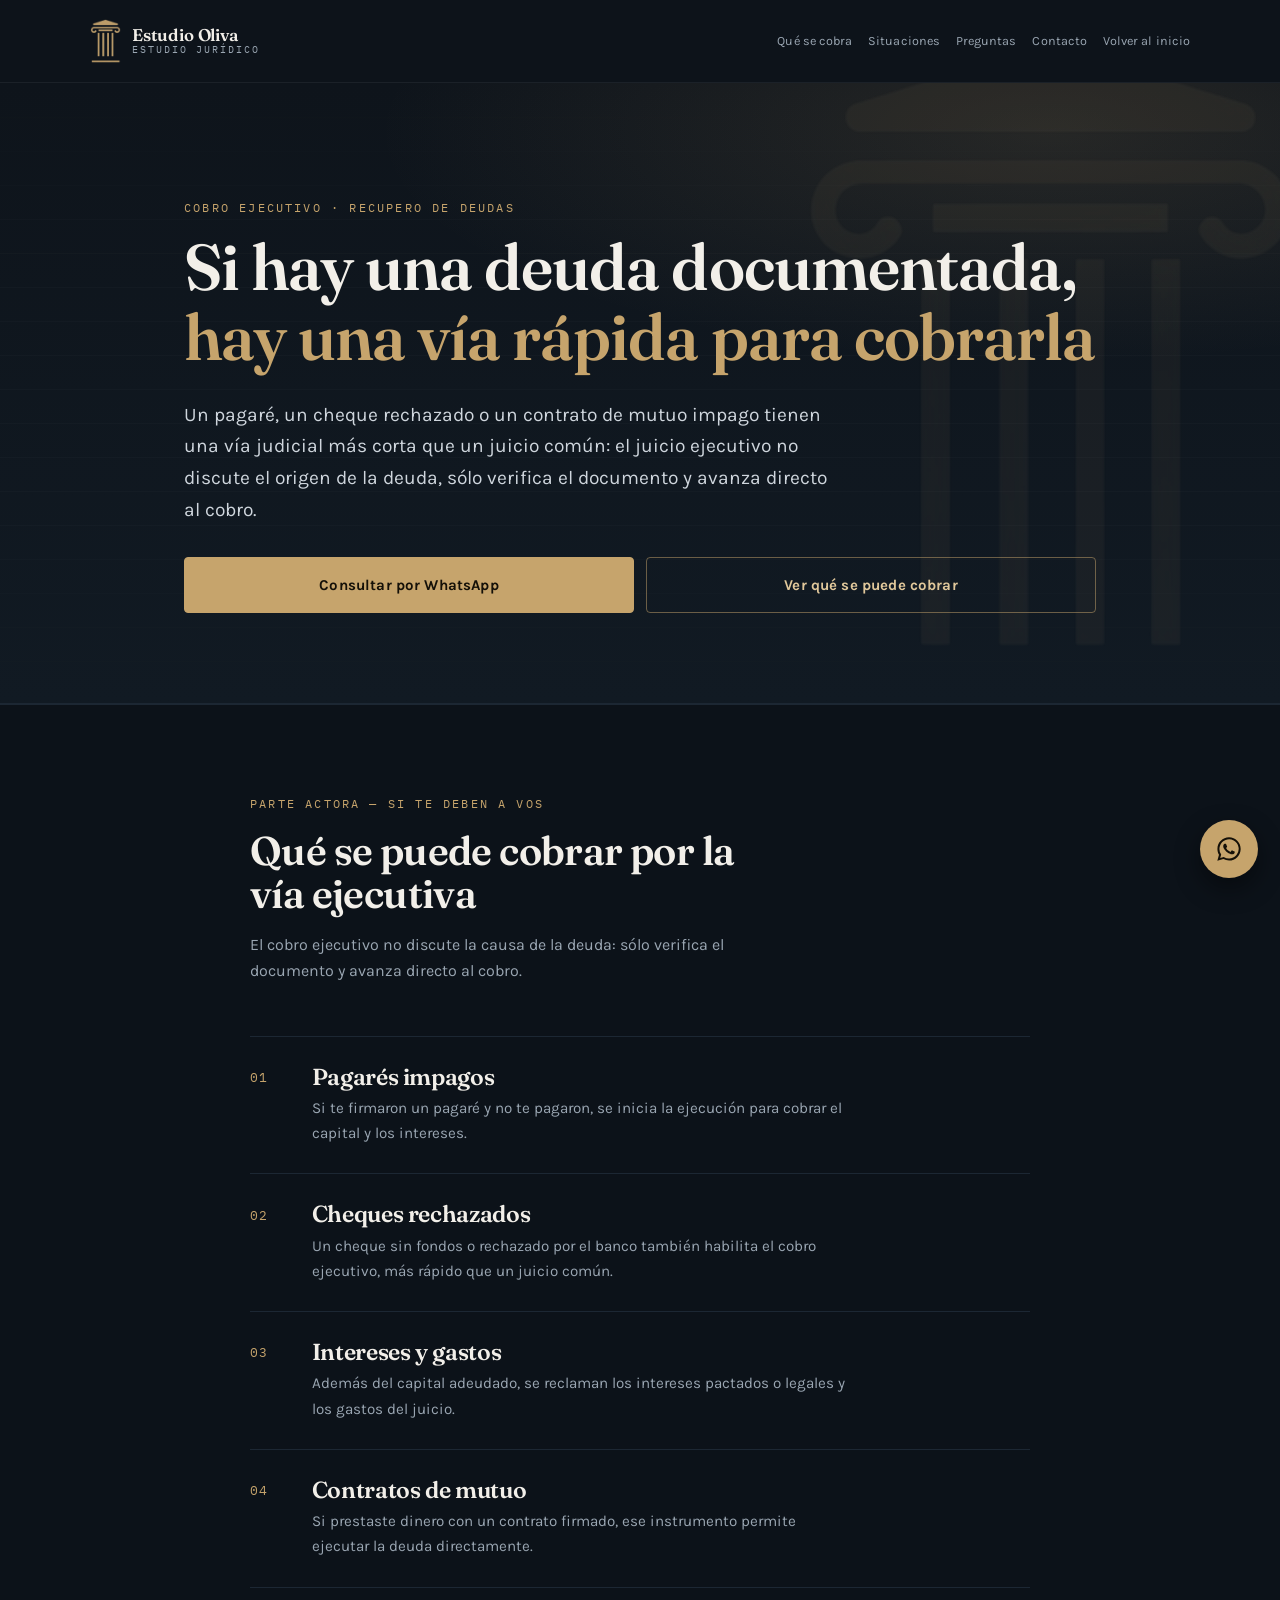
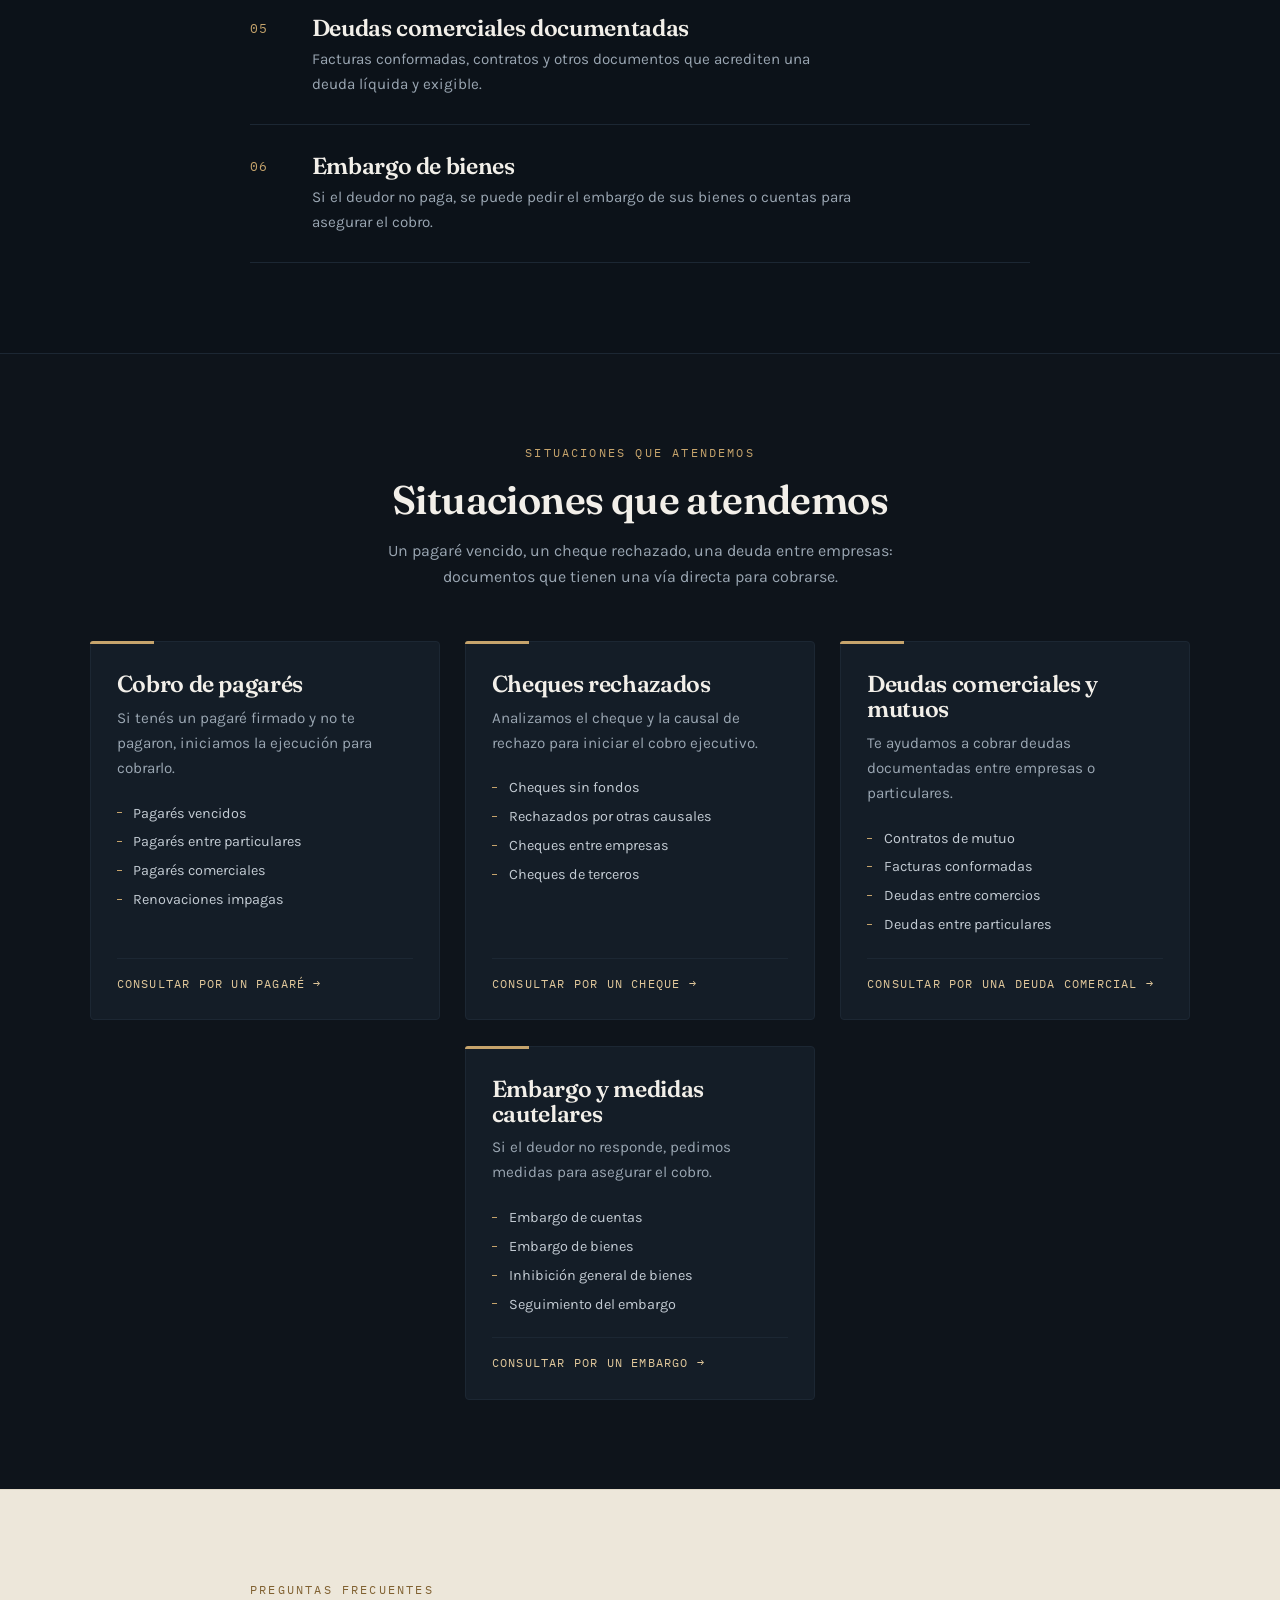
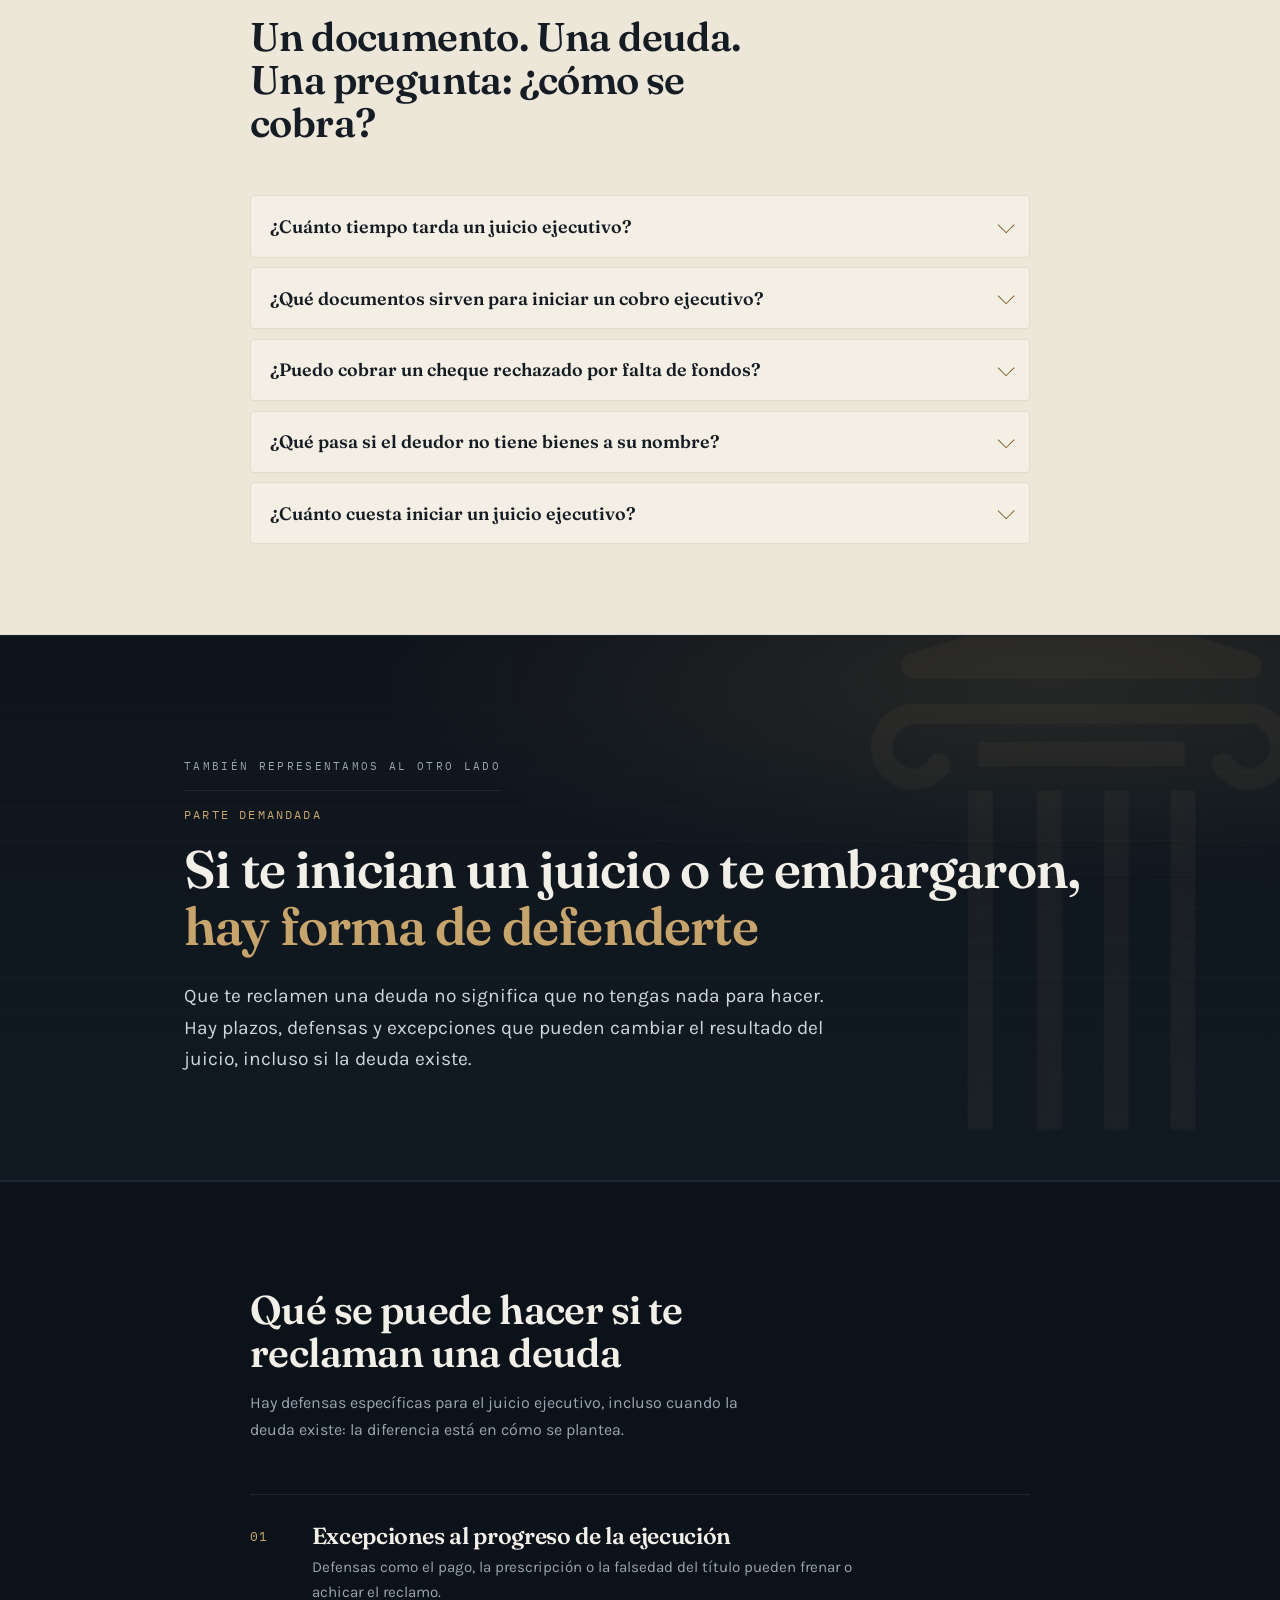
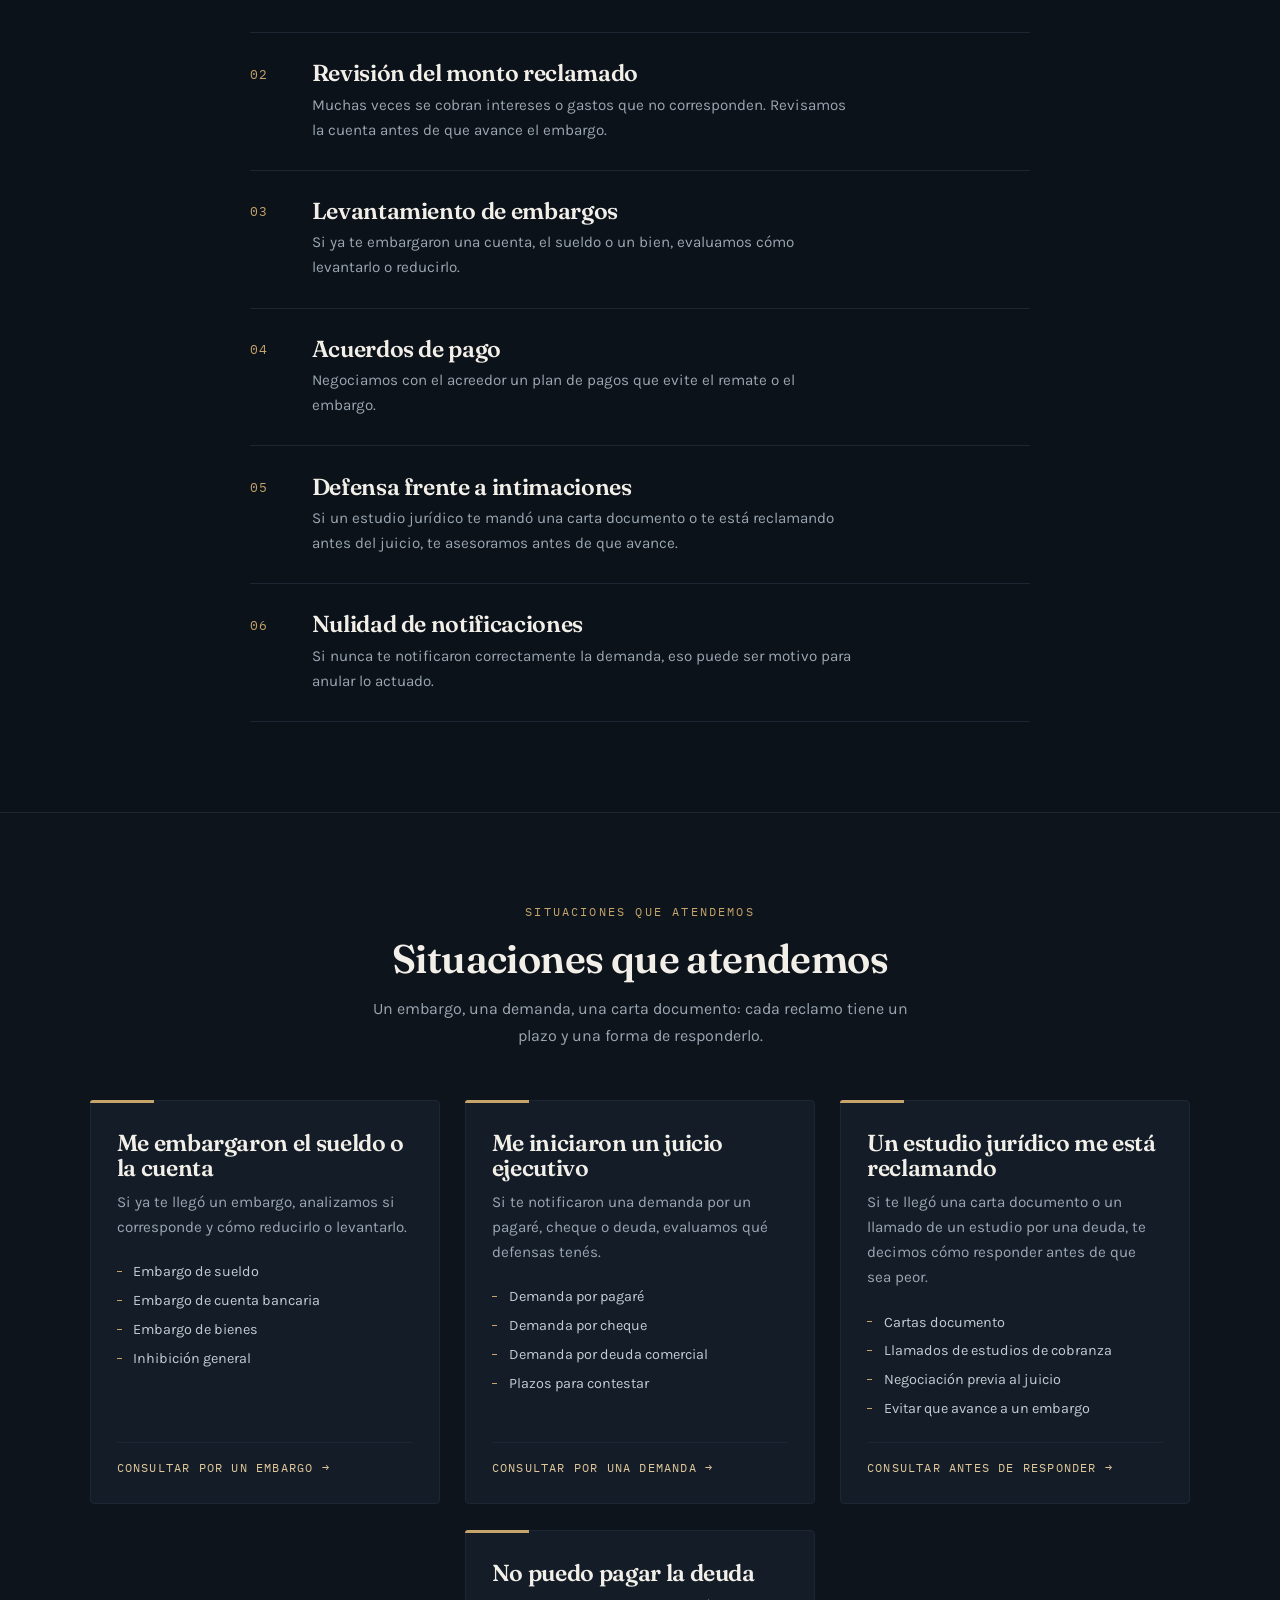
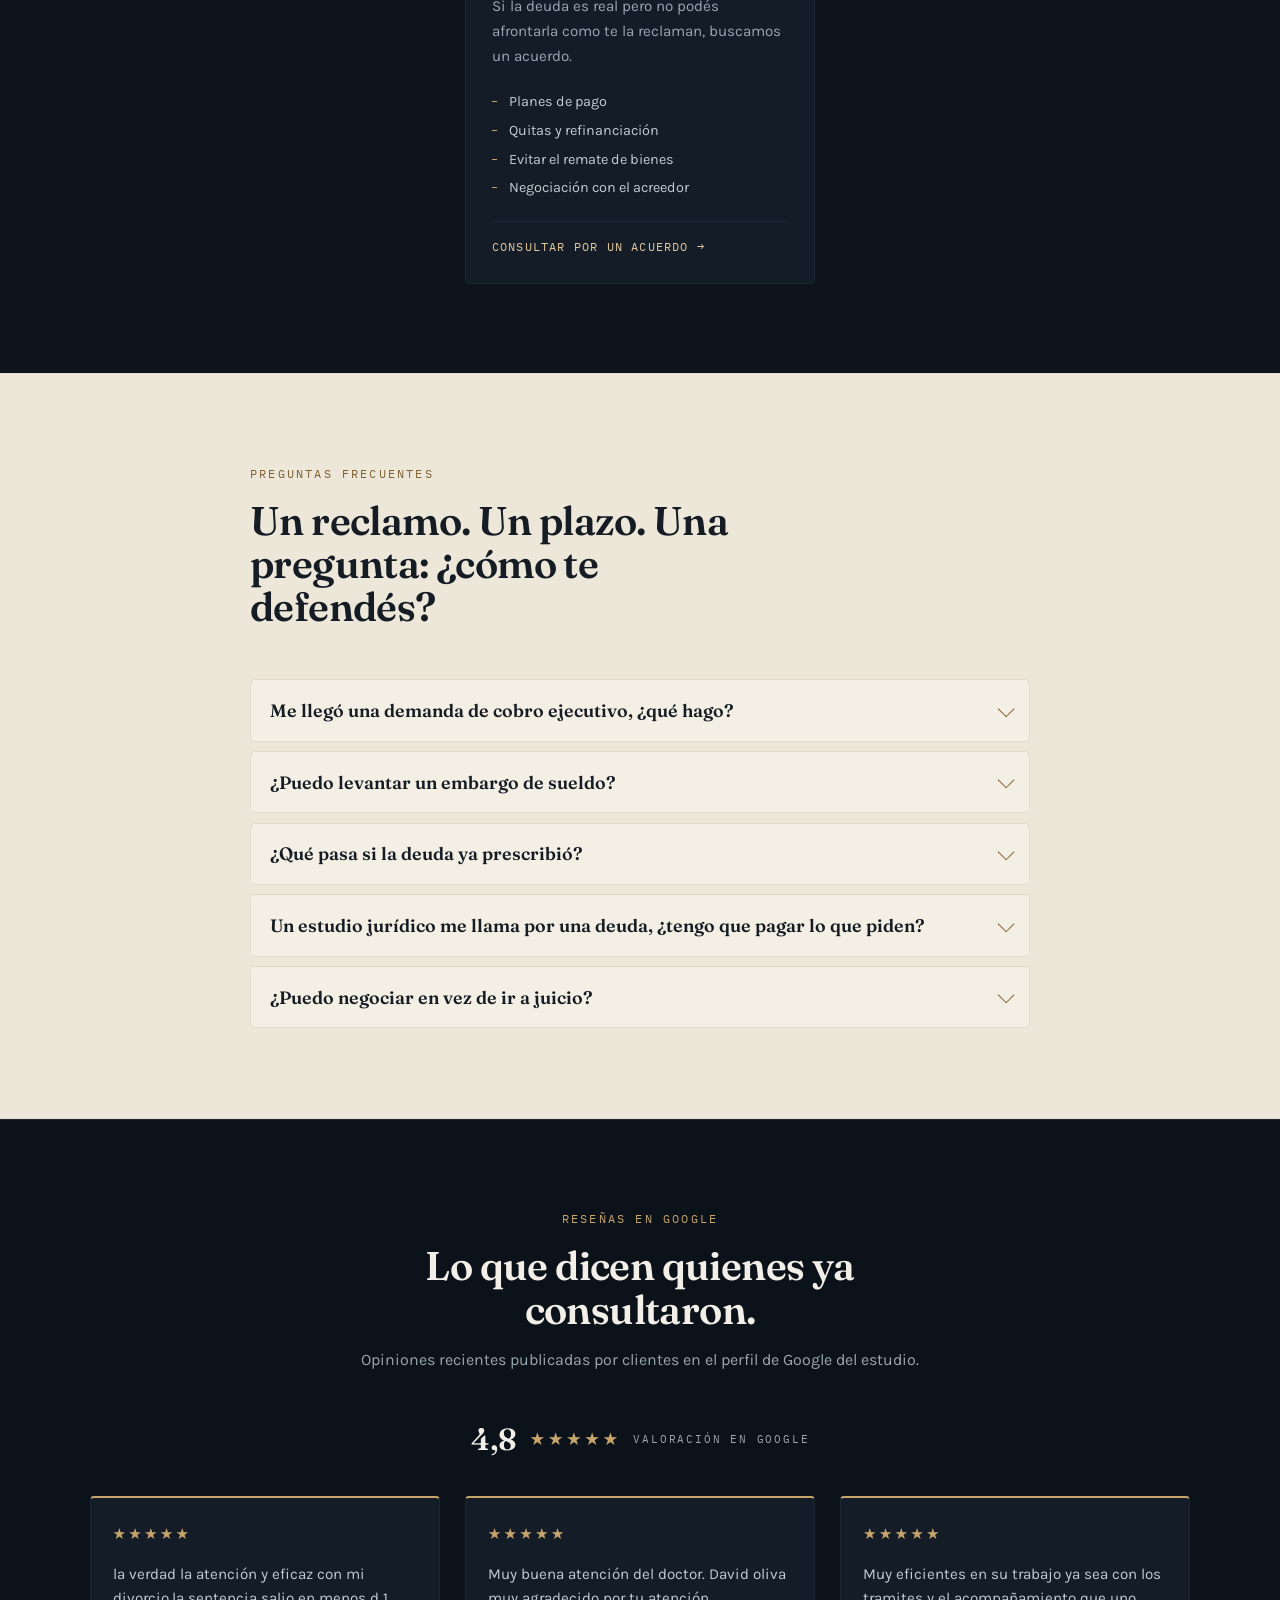
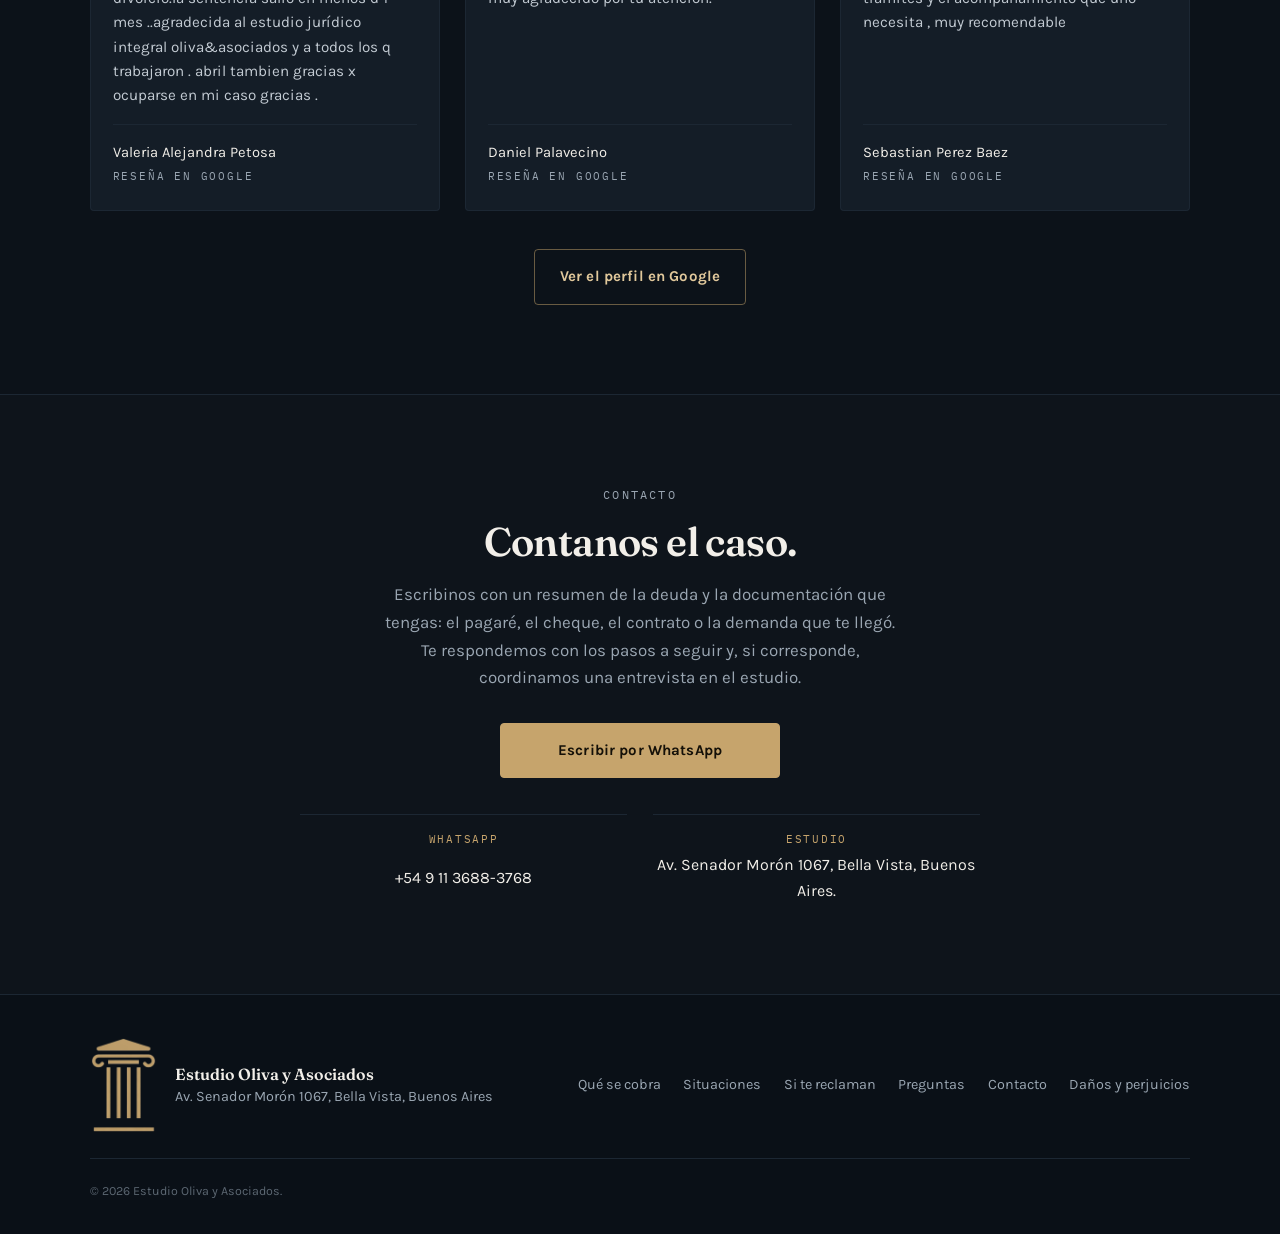
==== cobro.html @ c9ee3229 "Add files via upload" ====
<!DOCTYPE html>
<html lang="es-AR">
<head>
<meta charset="utf-8">
<meta name="viewport" content="width=device-width, initial-scale=1">
<title>Estudio Oliva | Cobro ejecutivo y ejecución de deudas</title>

<link rel="icon" href="imagenes/logo-marca.png">
<meta name="description" content="Abogado de cobro ejecutivo y ejecución de deudas: cobro de pagaré, cheques rechazados, deudas comerciales, contratos de mutuo y embargo por deuda. También defensa de deudores: juicio ejecutivo iniciado, embargo de sueldo y reclamos de estudios de cobranza. CABA y Provincia de Buenos Aires.">
<meta name="theme-color" content="#0E141B">
<meta property="og:title" content="Cobro ejecutivo y recupero de deudas | Estudio Oliva y Asociados">
<meta property="og:description" content="Recupero de créditos impagos: pagarés, cheques rechazados, mutuos y deudas comerciales. También defensa frente a juicios ejecutivos y embargos.">
<meta property="og:type" content="website">
<meta property="og:locale" content="es_AR">
<meta property="og:image" content="assets/og-imagen.jpg">
<meta name="twitter:card" content="summary_large_image">
<meta name="twitter:image" content="assets/og-imagen.jpg">

<link rel="apple-touch-icon" href="assets/apple-touch-icon.png">

<link rel="preconnect" href="https://fonts.googleapis.com">
<link rel="preconnect" href="https://fonts.gstatic.com" crossorigin>
<link href="https://fonts.googleapis.com/css2?family=Fraunces:opsz,wght@9..144,400;9..144,600;9..144,700&family=IBM+Plex+Mono:wght@400;500&family=Karla:wght@400;500;700&display=swap" rel="stylesheet">
<link rel="stylesheet" href="styles.css">


</head>

<body>

<a class="skip" href="#contenido">Ir al contenido</a>

<header class="head" id="head">
  <div class="wrap head-in">
    <a class="brand" href="index.html" aria-label="Estudio Oliva y Asociados — inicio">
      <img class="brand-mark" src="imagenes/logo-marca.png" alt="" width="284" height="407" decoding="async">
      <span class="brand-txt">
        <strong>Estudio Oliva</strong>
        <span>Estudio Jurídico</span>
      </span>
    </a>

    <button class="nav-toggle" id="navToggle" aria-expanded="false" aria-controls="nav">
      <span class="nav-toggle-bars" aria-hidden="true"><i></i><i></i><i></i></span>
      <span class="sr-only">Abrir menú</span>
    </button>

    <nav class="nav" id="nav" aria-label="Principal">
      <ul>
        <li><a href="#cobrar">Qué se cobra</a></li>
        <li><a href="#situaciones">Situaciones</a></li>
        <li><a href="#preguntas">Preguntas</a></li>
        <li><a href="#contacto">Contacto</a></li>
        <li><a href="index.html">Volver al inicio</a></li>
      </ul>
    </nav>
  </div>
</header>

<main id="contenido">

  <!-- HERO -->
  <section class="hero" id="inicio">
    <img class="hero-marca" src="imagenes/logo-marca.png" alt="" aria-hidden="true" decoding="async">
    <div class="wrap hero-in">
      <p class="eyebrow">Cobro ejecutivo · Recupero de deudas</p>
      <h1>Si hay una deuda documentada,<br><em>hay una vía rápida para cobrarla</em></h1>
      <p class="lead">
        Un pagaré, un cheque rechazado o un contrato de mutuo impago tienen una vía judicial más corta que un juicio común: el juicio ejecutivo no discute el origen de la deuda, sólo verifica el documento y avanza directo al cobro.
      </p>
      <div class="hero-cta">
        <a class="btn btn-gold" href="https://wa.me/5491136883768" target="_blank" rel="noopener">Consultar por WhatsApp</a>
        <a class="btn btn-ghost" href="#cobrar">Ver qué se puede cobrar</a>
      </div>


    </div>
  </section>

  <!-- QUÉ SE PUEDE COBRAR -->
  <section class="section reclamar" id="cobrar">
    <div class="wrap wrap-slim">
      <header class="section-head reveal">
        <p class="eyebrow">Parte actora — si te deben a vos</p>
        <h2>Qué se puede cobrar por la vía ejecutiva</h2>
        <p class="section-sub">El cobro ejecutivo no discute la causa de la deuda: sólo verifica el documento y avanza directo al cobro.</p>
      </header>

      <div class="rubros-lista">
        <div class="fila-rubro reveal">
          <span class="fila-num">01</span>
          <div class="fila-cuerpo">
            <h3>Pagarés impagos</h3>
            <p>Si te firmaron un pagaré y no te pagaron, se inicia la ejecución para cobrar el capital y los intereses.</p>
          </div>
        </div>

        <div class="fila-rubro reveal">
          <span class="fila-num">02</span>
          <div class="fila-cuerpo">
            <h3>Cheques rechazados</h3>
            <p>Un cheque sin fondos o rechazado por el banco también habilita el cobro ejecutivo, más rápido que un juicio común.</p>
          </div>
        </div>

        <div class="fila-rubro reveal">
          <span class="fila-num">03</span>
          <div class="fila-cuerpo">
            <h3>Intereses y gastos</h3>
            <p>Además del capital adeudado, se reclaman los intereses pactados o legales y los gastos del juicio.</p>
          </div>
        </div>

        <div class="fila-rubro reveal">
          <span class="fila-num">04</span>
          <div class="fila-cuerpo">
            <h3>Contratos de mutuo</h3>
            <p>Si prestaste dinero con un contrato firmado, ese instrumento permite ejecutar la deuda directamente.</p>
          </div>
        </div>

        <div class="fila-rubro reveal">
          <span class="fila-num">05</span>
          <div class="fila-cuerpo">
            <h3>Deudas comerciales documentadas</h3>
            <p>Facturas conformadas, contratos y otros documentos que acrediten una deuda líquida y exigible.</p>
          </div>
        </div>

        <div class="fila-rubro reveal">
          <span class="fila-num">06</span>
          <div class="fila-cuerpo">
            <h3>Embargo de bienes</h3>
            <p>Si el deudor no paga, se puede pedir el embargo de sus bienes o cuentas para asegurar el cobro.</p>
          </div>
        </div>

      </div>

    </div>
  </section>

  <!-- SITUACIONES — PARTE ACTORA -->
  <section class="section areas" id="situaciones">
    <div class="wrap">
      <header class="section-head centrado reveal">
        <p class="eyebrow">Situaciones que atendemos</p>
        <h2>Situaciones que atendemos</h2>
        <p class="section-sub">Un pagaré vencido, un cheque rechazado, una deuda entre empresas: documentos que tienen una vía directa para cobrarse.</p>
      </header>

      <div class="casos-grid">

        <article class="area reveal">
          <h3>Cobro de pagarés</h3>
          <p>Si tenés un pagaré firmado y no te pagaron, iniciamos la ejecución para cobrarlo.</p>
          <ul>
            <li>Pagarés vencidos</li>
            <li>Pagarés entre particulares</li>
            <li>Pagarés comerciales</li>
            <li>Renovaciones impagas</li>
          </ul>
          <a class="area-link" href="#contacto">Consultar por un pagaré</a>
        </article>

        <article class="area reveal">
          <h3>Cheques rechazados</h3>
          <p>Analizamos el cheque y la causal de rechazo para iniciar el cobro ejecutivo.</p>
          <ul>
            <li>Cheques sin fondos</li>
            <li>Rechazados por otras causales</li>
            <li>Cheques entre empresas</li>
            <li>Cheques de terceros</li>
          </ul>
          <a class="area-link" href="#contacto">Consultar por un cheque</a>
        </article>

        <article class="area reveal">
          <h3>Deudas comerciales y mutuos</h3>
          <p>Te ayudamos a cobrar deudas documentadas entre empresas o particulares.</p>
          <ul>
            <li>Contratos de mutuo</li>
            <li>Facturas conformadas</li>
            <li>Deudas entre comercios</li>
            <li>Deudas entre particulares</li>
          </ul>
          <a class="area-link" href="#contacto">Consultar por una deuda comercial</a>
        </article>

        <article class="area reveal">
          <h3>Embargo y medidas cautelares</h3>
          <p>Si el deudor no responde, pedimos medidas para asegurar el cobro.</p>
          <ul>
            <li>Embargo de cuentas</li>
            <li>Embargo de bienes</li>
            <li>Inhibición general de bienes</li>
            <li>Seguimiento del embargo</li>
          </ul>
          <a class="area-link" href="#contacto">Consultar por un embargo</a>
        </article>

      </div>
    </div>
  </section>

  <!-- PREGUNTAS — PARTE ACTORA -->
  <section class="section faq faq-claro" id="preguntas">
    <div class="wrap wrap-slim">
      <header class="section-head reveal">
        <p class="eyebrow">Preguntas frecuentes</p>
        <h2>Un documento. Una deuda. Una pregunta: ¿cómo se cobra?</h2>
      </header>

      <div class="acordeon" id="acordeon">
        <div class="item">
          <button class="item-q" aria-expanded="false">
            <span>¿Cuánto tiempo tarda un juicio ejecutivo?</span>
            <i class="chev" aria-hidden="true"></i>
          </button>
          <div class="item-a"><p>Es más corto que un juicio ordinario porque no se discute la causa de la deuda, sólo se verifica el documento. El plazo exacto depende del juzgado, pero cuanto antes se inicia, antes se cobra.</p></div>
        </div>

        <div class="item">
          <button class="item-q" aria-expanded="false">
            <span>¿Qué documentos sirven para iniciar un cobro ejecutivo?</span>
            <i class="chev" aria-hidden="true"></i>
          </button>
          <div class="item-a"><p>Pagarés, cheques rechazados, contratos de mutuo, facturas conformadas y otros títulos que acrediten una deuda líquida y exigible.</p></div>
        </div>

        <div class="item">
          <button class="item-q" aria-expanded="false">
            <span>¿Puedo cobrar un cheque rechazado por falta de fondos?</span>
            <i class="chev" aria-hidden="true"></i>
          </button>
          <div class="item-a"><p>Sí. Un cheque rechazado por el banco habilita la vía ejecutiva para cobrarlo.</p></div>
        </div>

        <div class="item">
          <button class="item-q" aria-expanded="false">
            <span>¿Qué pasa si el deudor no tiene bienes a su nombre?</span>
            <i class="chev" aria-hidden="true"></i>
          </button>
          <div class="item-a"><p>Se puede investigar su patrimonio y solicitar medidas cautelares. Cada caso requiere evaluar qué alternativas existen.</p></div>
        </div>

        <div class="item">
          <button class="item-q" aria-expanded="false">
            <span>¿Cuánto cuesta iniciar un juicio ejecutivo?</span>
            <i class="chev" aria-hidden="true"></i>
          </button>
          <div class="item-a"><p>Depende del monto reclamado y de la situación puntual. Te lo detallamos claro en la primera consulta.</p></div>
        </div>

      </div>
    </div>
  </section>

  <!-- SEGUNDO ENCABEZADO: LA OTRA PARTE -->
  <section class="hero hero-2" id="defensa">
    <img class="hero-marca" src="imagenes/logo-marca.png" alt="" aria-hidden="true" decoding="async">
    <div class="wrap hero-in">
      <p class="hero-giro">También representamos al otro lado</p>
      <p class="eyebrow">Parte demandada </p>
      <h2>Si te inician un juicio o te embargaron,<br><em>hay forma de defenderte</em></h2>
      <p class="lead">
        Que te reclamen una deuda no significa que no tengas nada para hacer. Hay plazos, defensas y excepciones que pueden cambiar el resultado del juicio, incluso si la deuda existe.
      </p>
    </div>
  </section>

  <!-- QUÉ SE PUEDE HACER — PARTE DEMANDADA -->
  <section class="section reclamar" id="defensa-que">
    <div class="wrap wrap-slim">
      <header class="section-head reveal">
        <p class="eyebrow"></p>
        <h2>Qué se puede hacer si te reclaman una deuda</h2>
        <p class="section-sub">Hay defensas específicas para el juicio ejecutivo, incluso cuando la deuda existe: la diferencia está en cómo se plantea.</p>
      </header>

      <div class="rubros-lista">
        <div class="fila-rubro reveal">
          <span class="fila-num">01</span>
          <div class="fila-cuerpo">
            <h3>Excepciones al progreso de la ejecución</h3>
            <p>Defensas como el pago, la prescripción o la falsedad del título pueden frenar o achicar el reclamo.</p>
          </div>
        </div>

        <div class="fila-rubro reveal">
          <span class="fila-num">02</span>
          <div class="fila-cuerpo">
            <h3>Revisión del monto reclamado</h3>
            <p>Muchas veces se cobran intereses o gastos que no corresponden. Revisamos la cuenta antes de que avance el embargo.</p>
          </div>
        </div>

        <div class="fila-rubro reveal">
          <span class="fila-num">03</span>
          <div class="fila-cuerpo">
            <h3>Levantamiento de embargos</h3>
            <p>Si ya te embargaron una cuenta, el sueldo o un bien, evaluamos cómo levantarlo o reducirlo.</p>
          </div>
        </div>

        <div class="fila-rubro reveal">
          <span class="fila-num">04</span>
          <div class="fila-cuerpo">
            <h3>Acuerdos de pago</h3>
            <p>Negociamos con el acreedor un plan de pagos que evite el remate o el embargo.</p>
          </div>
        </div>

        <div class="fila-rubro reveal">
          <span class="fila-num">05</span>
          <div class="fila-cuerpo">
            <h3>Defensa frente a intimaciones</h3>
            <p>Si un estudio jurídico te mandó una carta documento o te está reclamando antes del juicio, te asesoramos antes de que avance.</p>
          </div>
        </div>

        <div class="fila-rubro reveal">
          <span class="fila-num">06</span>
          <div class="fila-cuerpo">
            <h3>Nulidad de notificaciones</h3>
            <p>Si nunca te notificaron correctamente la demanda, eso puede ser motivo para anular lo actuado.</p>
          </div>
        </div>

      </div>

    </div>
  </section>

  <!-- SITUACIONES — PARTE DEMANDADA -->
  <section class="section areas" id="defensa-situaciones">
    <div class="wrap">
      <header class="section-head centrado reveal">
        <p class="eyebrow">Situaciones que atendemos</p>
        <h2>Situaciones que atendemos</h2>
        <p class="section-sub">Un embargo, una demanda, una carta documento: cada reclamo tiene un plazo y una forma de responderlo.</p>
      </header>

      <div class="casos-grid">

        <article class="area reveal">
          <h3>Me embargaron el sueldo o la cuenta</h3>
          <p>Si ya te llegó un embargo, analizamos si corresponde y cómo reducirlo o levantarlo.</p>
          <ul>
            <li>Embargo de sueldo</li>
            <li>Embargo de cuenta bancaria</li>
            <li>Embargo de bienes</li>
            <li>Inhibición general</li>
          </ul>
          <a class="area-link" href="#contacto">Consultar por un embargo</a>
        </article>

        <article class="area reveal">
          <h3>Me iniciaron un juicio ejecutivo</h3>
          <p>Si te notificaron una demanda por un pagaré, cheque o deuda, evaluamos qué defensas tenés.</p>
          <ul>
            <li>Demanda por pagaré</li>
            <li>Demanda por cheque</li>
            <li>Demanda por deuda comercial</li>
            <li>Plazos para contestar</li>
          </ul>
          <a class="area-link" href="#contacto">Consultar por una demanda</a>
        </article>

        <article class="area reveal">
          <h3>Un estudio jurídico me está reclamando</h3>
          <p>Si te llegó una carta documento o un llamado de un estudio por una deuda, te decimos cómo responder antes de que sea peor.</p>
          <ul>
            <li>Cartas documento</li>
            <li>Llamados de estudios de cobranza</li>
            <li>Negociación previa al juicio</li>
            <li>Evitar que avance a un embargo</li>
          </ul>
          <a class="area-link" href="#contacto">Consultar antes de responder</a>
        </article>

        <article class="area reveal">
          <h3>No puedo pagar la deuda</h3>
          <p>Si la deuda es real pero no podés afrontarla como te la reclaman, buscamos un acuerdo.</p>
          <ul>
            <li>Planes de pago</li>
            <li>Quitas y refinanciación</li>
            <li>Evitar el remate de bienes</li>
            <li>Negociación con el acreedor</li>
          </ul>
          <a class="area-link" href="#contacto">Consultar por un acuerdo</a>
        </article>

      </div>
    </div>
  </section>

  <!-- PREGUNTAS — PARTE DEMANDADA -->
  <section class="section faq faq-claro" id="preguntas-defensa">
    <div class="wrap wrap-slim">
      <header class="section-head reveal">
        <p class="eyebrow">Preguntas frecuentes</p>
        <h2>Un reclamo. Un plazo. Una pregunta: ¿cómo te defendés?</h2>
      </header>

      <div class="acordeon" id="acordeon-defensa">
        <div class="item">
          <button class="item-q" aria-expanded="false">
            <span>Me llegó una demanda de cobro ejecutivo, ¿qué hago?</span>
            <i class="chev" aria-hidden="true"></i>
          </button>
          <div class="item-a"><p>Hay un plazo breve para presentarte y oponer excepciones. Cuanto antes consultes, más opciones de defensa quedan disponibles.</p></div>
        </div>

        <div class="item">
          <button class="item-q" aria-expanded="false">
            <span>¿Puedo levantar un embargo de sueldo?</span>
            <i class="chev" aria-hidden="true"></i>
          </button>
          <div class="item-a"><p>En muchos casos sí, total o parcialmente, según el tipo de deuda y el monto embargado. Lo evaluamos con el expediente a la vista.</p></div>
        </div>

        <div class="item">
          <button class="item-q" aria-expanded="false">
            <span>¿Qué pasa si la deuda ya prescribió?</span>
            <i class="chev" aria-hidden="true"></i>
          </button>
          <div class="item-a"><p>La prescripción es una defensa válida en el juicio ejecutivo. Revisamos los plazos antes de presentar cualquier excepción.</p></div>
        </div>

        <div class="item">
          <button class="item-q" aria-expanded="false">
            <span>Un estudio jurídico me llama por una deuda, ¿tengo que pagar lo que piden?</span>
            <i class="chev" aria-hidden="true"></i>
          </button>
          <div class="item-a"><p>No necesariamente. Antes de pagar o firmar cualquier acuerdo, conviene revisar si el monto y los intereses reclamados son correctos.</p></div>
        </div>

        <div class="item">
          <button class="item-q" aria-expanded="false">
            <span>¿Puedo negociar en vez de ir a juicio?</span>
            <i class="chev" aria-hidden="true"></i>
          </button>
          <div class="item-a"><p>Sí. Muchas veces conviene acordar un plan de pagos antes de que el embargo avance. Te ayudamos a negociar esas condiciones.</p></div>
        </div>

      </div>
    </div>
  </section>

  <!-- RESEÑAS DE GOOGLE -->
  <section class="section resenas" id="resenas">
    <div class="wrap">
      <header class="section-head centrado reveal">
        <p class="eyebrow">Reseñas en Google</p>
        <h2>Lo que dicen quienes ya consultaron.</h2>
        <p class="section-sub">Opiniones recientes publicadas por clientes en el perfil de Google del estudio.</p>
      </header>

      <div class="resenas-resumen reveal">
        <span class="resenas-nota">4,8</span>
        <span class="resenas-estrellas" aria-hidden="true">&#9733;&#9733;&#9733;&#9733;&#9733;</span>
        <span class="resenas-cant">Valoración en Google</span>
      </div>

      <div class="resenas-grid">

        <article class="resena reveal">
          <span class="resena-estrellas" aria-hidden="true">&#9733;&#9733;&#9733;&#9733;&#9733;</span>
          <p class="resena-txt">la verdad  la atención y eficaz con mi divorcio.la sentencia salio en menos d 1 mes ..agradecida al estudio jurídico integral oliva&asociados  y a todos los q trabajaron . abril tambien  gracias x  ocuparse en mi caso gracias .</p>
          <p class="resena-autor">Valeria Alejandra Petosa<span>Reseña en Google</span></p>
        </article>

        <article class="resena reveal">
          <span class="resena-estrellas" aria-hidden="true">&#9733;&#9733;&#9733;&#9733;&#9733;</span>
          <p class="resena-txt">Muy buena atención del doctor. David oliva muy agradecido por tu atención.</p>
          <p class="resena-autor">Daniel Palavecino<span>Reseña en Google</span></p>
        </article>

        <article class="resena reveal">
          <span class="resena-estrellas" aria-hidden="true">&#9733;&#9733;&#9733;&#9733;&#9733;</span>
          <p class="resena-txt">Muy eficientes en su trabajo ya sea con los tramites y el acompañamiento que uno necesita , muy recomendable</p>
          <p class="resena-autor">Sebastian Perez Baez<span>Reseña en Google</span></p>
        </article>

      </div>

      <div class="resenas-cta reveal">
        <a class="btn btn-ghost" href="https://maps.app.goo.gl/gU8ZtzwFNYmXDz7JA" target="_blank" rel="noopener">Ver el perfil en Google</a>
      </div>
    </div>
  </section>

  <!-- CONTACTO -->
  <section class="section contacto" id="contacto">
    <div class="wrap contacto-in">
      <div class="contacto-txt reveal">
        <p class="eyebrow">Contacto</p>
        <h2>Contanos el caso.</h2>
        <p>Escribinos con un resumen de la deuda y la documentación que tengas: el pagaré, el cheque, el contrato o la demanda que te llegó. Te respondemos con los pasos a seguir y, si corresponde, coordinamos una entrevista en el estudio.</p>

        <a class="btn btn-gold contacto-btn" href="https://wa.me/5491136883768" target="_blank" rel="noopener">Escribir por WhatsApp</a>

        <ul class="contacto-datos">
          <li>
            <span>WhatsApp</span>
            <a href="https://wa.me/5491136883768" target="_blank" rel="noopener">+54 9 11 3688-3768</a>
          </li>

          <li>
            <span>Estudio</span>
            <a href="https://maps.app.goo.gl/gU8ZtzwFNYmXDz7JA" target="_blank" rel="noopener">Av. Senador Morón 1067, Bella Vista, Buenos Aires.</a>
          </li>
        </ul>
      </div>

    </div>
  </section>
</main>

<footer class="pie">
  <div class="wrap pie-in">
    <div class="pie-brand">
      <img class="pie-logo" src="imagenes/logo-marca.png" alt="Estudio Jurídico David Oliva" width="614" height="678" decoding="async">
      <p><strong>Estudio Oliva y Asociados</strong><br>Av. Senador Morón 1067, Bella Vista, Buenos Aires&nbsp;&nbsp;</p>
    </div>
    <nav class="pie-nav" aria-label="Pie de página">
      <a href="#cobrar">Qué se cobra</a>
      <a href="#situaciones">Situaciones</a>
      <a href="#defensa">Si te reclaman</a>
      <a href="#preguntas">Preguntas</a>
      <a href="#contacto">Contacto</a>
      <a href="index.html">Daños y perjuicios</a>
    </nav>
    <p class="pie-legal">© <span id="anio">2026</span> Estudio  Oliva y Asociados.</p>
  </div>
</footer>

<a class="wsp" href="https://wa.me/5491136883768" target="_blank" rel="noopener" aria-label="Escribir por WhatsApp">
  <svg viewBox="0 0 24 24" aria-hidden="true" focusable="false">
    <path d="M12.04 2c-5.5 0-9.96 4.46-9.96 9.96 0 1.76.46 3.48 1.34 5L2 22l5.16-1.35a9.9 9.9 0 0 0 4.88 1.28h.01c5.5 0 9.96-4.46 9.96-9.96S17.54 2 12.04 2Zm0 18.2h-.01a8.2 8.2 0 0 1-4.19-1.15l-.3-.18-3.06.8.82-2.99-.2-.31a8.24 8.24 0 1 1 6.94 3.83Zm4.52-6.16c-.25-.12-1.47-.72-1.69-.81-.23-.08-.39-.12-.56.13-.16.24-.64.8-.78.97-.14.16-.29.18-.54.06-.25-.12-1.05-.39-1.99-1.23-.74-.66-1.23-1.47-1.38-1.72-.14-.25-.01-.38.11-.5.11-.11.25-.29.37-.43.12-.15.16-.25.25-.41.08-.17.04-.31-.02-.43-.06-.12-.56-1.34-.76-1.84-.2-.48-.4-.42-.56-.43h-.48c-.16 0-.43.06-.65.31-.22.25-.85.83-.85 2.03s.87 2.35.99 2.51c.12.16 1.71 2.61 4.14 3.66.58.25 1.03.4 1.38.51.58.19 1.11.16 1.53.1.47-.07 1.47-.6 1.68-1.18.21-.58.21-1.07.14-1.18-.06-.11-.22-.17-.47-.29Z"/>
  </svg>
</a>

<script src="script.js" defer></script>
</body>
</html>
---- styles.css ----
/* =========================================================
    Estudio David Oliva y Asociados — hoja de estilos
    Orden: 1 tokens · 2 base · 3 utilidades · 4 header
          5 hero · 6 áreas · 7 proceso · 8 estudio
          9 preguntas · 10 contacto · 11 pie · 12 animación
   ========================================================= */

/* ---------- 1. TOKENS ---------- */
:root{
  --ink:#0E141B;          /* fondo principal */
  --ink-2:#141D27;        /* superficie elevada */
  --ink-3:#1C2733;        /* bordes / separadores */
  --bone:#EDE7DA;         /* secciones claras */
  --bone-2:#E2DACA;
  --gold:#C6A46C;         /* acento de marca */
  --gold-soft:#E1C89B;
  --txt:#F2EFE9;          /* texto sobre oscuro */
  --txt-mute:#9AA6B2;     /* texto secundario sobre oscuro */
  --txt-dark:#161C24;     /* texto sobre claro */
  --txt-dark-mute:#5A6470;

  --display:"Fraunces", Georgia, "Times New Roman", serif;
  --body:"Karla", system-ui, -apple-system, "Segoe UI", sans-serif;
  --mono:"IBM Plex Mono", ui-monospace, "Courier New", monospace;

  --wrap:1180px;
  --pad:clamp(1.15rem, 4vw, 2.5rem);
  --gap:clamp(1rem, 2.4vw, 1.6rem);
  --r:4px;                /* radio: casi recto, como una carátula */
  --head-h:74px;
  --ease:cubic-bezier(.22,.61,.36,1);
}

/* ---------- 2. BASE ---------- */
*,*::before,*::after{box-sizing:border-box}
html{scroll-behavior:smooth}
body{
  margin:0;
  background:var(--ink);
  color:var(--txt);
  font-family:var(--body);
  font-size:clamp(1rem,.96rem + .2vw,1.06rem);
  line-height:1.65;
  -webkit-font-smoothing:antialiased;
  overflow-x:hidden;
}
body.nav-abierto{overflow:hidden}
img{max-width:100%;display:block}
a{color:inherit;text-decoration:none}
h1,h2,h3{font-family:var(--display);font-weight:600;line-height:1.08;margin:0;letter-spacing:-.015em}
h1{font-size:clamp(2.15rem,1.35rem + 3.6vw,4.05rem)}
h2{font-size:clamp(1.6rem,1.15rem + 1.9vw,2.5rem)}
h3{font-size:clamp(1.18rem,1.05rem + .55vw,1.45rem)}
p{margin:0 0 1rem}
ul,ol{margin:0;padding:0;list-style:none}
button,input,select,textarea{font:inherit;color:inherit}
::selection{background:var(--gold);color:var(--ink)}
:focus-visible{outline:2px solid var(--gold-soft);outline-offset:3px;border-radius:2px}

.sr-only{position:absolute;width:1px;height:1px;padding:0;margin:-1px;overflow:hidden;clip:rect(0 0 0 0);white-space:nowrap;border:0}
.skip{position:absolute;left:-9999px;top:0;z-index:200;background:var(--gold);color:var(--ink);padding:.7rem 1.1rem;font-weight:700}
.skip:focus{left:.6rem;top:.6rem}

/* ---------- 3. UTILIDADES ---------- */
.wrap{width:100%;max-width:var(--wrap);margin-inline:auto;padding-inline:var(--pad)}
.wrap-slim{max-width:860px}

section[id]{scroll-margin-top:calc(var(--head-h) + 14px)}
.section{padding-block:clamp(3.6rem,7vw,6.5rem)}
.section-head{max-width:52ch;margin-bottom:clamp(2rem,4vw,3.2rem)}

.eyebrow{
  font-family:var(--mono);
  font-size:.72rem;
  letter-spacing:.19em;
  text-transform:uppercase;
  color:var(--gold);
  margin:0 0 1rem;
}

.btn{
  display:inline-flex;align-items:center;justify-content:center;
  gap:.5rem;
  padding:.9rem 1.55rem;
  border:1px solid transparent;
  border-radius:var(--r);
  font-weight:700;
  font-size:.94rem;
  letter-spacing:.01em;
  cursor:pointer;
  text-align:center;
  transition:background .25s var(--ease), color .25s var(--ease), border-color .25s var(--ease), transform .18s var(--ease);
}
.btn-gold{background:var(--gold);color:#141008;border-color:var(--gold)}
.btn-gold:hover{background:var(--gold-soft);border-color:var(--gold-soft);transform:translateY(-1px)}
.btn-ghost{border-color:rgba(198,164,108,.5);color:var(--gold-soft);background:transparent}
.btn-ghost:hover{border-color:var(--gold);background:rgba(198,164,108,.09);transform:translateY(-1px)}

/* ---------- 4. HEADER ---------- */
.head{
  position:sticky;top:0;z-index:100;
  background:rgba(14,20,27,.82);
  backdrop-filter:blur(12px);
  -webkit-backdrop-filter:blur(12px);
  border-bottom:1px solid rgba(255,255,255,.06);
  transition:background .3s var(--ease), border-color .3s var(--ease);
}
.head.compacta{background:rgba(14,20,27,.97);border-bottom-color:rgba(198,164,108,.22)}
.head-in{display:flex;align-items:center;justify-content:space-between;min-height:var(--head-h);gap:1rem}

.brand{display:flex;align-items:center;gap:.7rem}
.brand-mark{
  width:auto;height:38px;flex:0 0 auto;
  display:block;
}
.brand-txt{display:flex;flex-direction:column;line-height:1.1}
.brand-txt strong{font-family:var(--display);font-size:1.06rem;font-weight:600;letter-spacing:-.01em}
.brand-txt span{font-family:var(--mono);font-size:.62rem;letter-spacing:.2em;text-transform:uppercase;color:var(--txt-mute)}

.nav-toggle{
  display:grid;place-items:center;
  width:44px;height:44px;
  background:transparent;border:1px solid var(--ink-3);border-radius:var(--r);
  cursor:pointer;
}
.nav-toggle-bars{display:grid;gap:5px;width:19px}
.nav-toggle-bars i{display:block;height:1.5px;background:var(--txt);transition:transform .28s var(--ease),opacity .2s var(--ease)}
.nav-toggle[aria-expanded="true"] i:nth-child(1){transform:translateY(6.5px) rotate(45deg)}
.nav-toggle[aria-expanded="true"] i:nth-child(2){opacity:0}
.nav-toggle[aria-expanded="true"] i:nth-child(3){transform:translateY(-6.5px) rotate(-45deg)}

.nav{
  position:fixed;inset:var(--head-h) 0 auto 0;
  background:var(--ink-2);
  border-bottom:1px solid var(--ink-3);
  padding:1.4rem var(--pad) 2rem;
  display:grid;gap:.4rem;
  transform:translateY(-14px);
  opacity:0;visibility:hidden;
  transition:opacity .25s var(--ease),transform .25s var(--ease),visibility .25s;
  max-height:calc(100dvh - var(--head-h));
  overflow:auto;
}
.nav.abierto{opacity:1;visibility:visible;transform:none}
.nav ul{display:grid;gap:.15rem}
.nav a{
  display:block;padding:.75rem 0;
  border-bottom:1px solid rgba(255,255,255,.06);
  font-size:1.02rem;
  color:var(--txt);
  transition:color .2s var(--ease)
}
.nav a:hover,.nav a.activo{color:var(--gold)}
.nav-cta{margin-top:1rem;border-bottom:0}
.nav .nav-cta{color:#141008}

/* ---------- 5. HERO ---------- */
.hero{
  position:relative;
  padding-block:clamp(3.4rem,9vw,7.5rem) clamp(3.2rem,7vw,6rem);
  border-bottom:1px solid var(--ink-3);
  background:
    radial-gradient(85% 60% at 82% 8%, rgba(198,164,108,.13), transparent 62%),
    linear-gradient(180deg,#0E141B 0%, #111A23 100%);
  overflow:hidden;
}
/* renglones tenues, como papel de oficio */
.hero::after{
  content:"";position:absolute;inset:0;pointer-events:none;
  background-image:repeating-linear-gradient(180deg, rgba(255,255,255,.035) 0 1px, transparent 1px 34px);
  opacity:.55;
  mask-image:linear-gradient(180deg,transparent,#000 30%,#000 70%,transparent);
  -webkit-mask-image:linear-gradient(180deg,transparent,#000 30%,#000 70%,transparent);
}
.hero-in{position:relative;z-index:1;max-width:62rem}

/* isotipo como marca de agua, solo en pantallas anchas */
.hero-marca{
  position:absolute;
  right:-2%;top:50%;
  transform:translateY(-50%);
  height:118%;width:auto;
  opacity:.06;
  z-index:0;
  pointer-events:none;
  display:none;
}
.hero h1 em{font-style:normal;color:var(--gold);}
.hero .lead{
  max-width:60ch;margin-top:1.6rem;
  font-size:clamp(1.02rem,.97rem + .35vw,1.2rem);
  color:#CFD6DD;
}
.hero-cta{display:flex;flex-wrap:wrap;gap:.75rem;margin-top:2rem}
.hero-cta .btn{flex:1 1 220px}

.hero-facts{
  display:grid;gap:1px;
  margin-top:clamp(2.6rem,5vw,3.8rem);
  background:var(--ink-3);
  border:1px solid var(--ink-3);
  border-radius:var(--r);
  overflow:hidden;
}
.hero-facts li{
  background:rgba(14,20,27,.7);
  padding:1.05rem 1.2rem;
  font-size:.9rem;
  color:var(--txt-mute);
}
.hero-facts span{
  display:block;
  font-family:var(--mono);
  font-size:.7rem;letter-spacing:.16em;text-transform:uppercase;
  color:var(--gold);margin-bottom:.3rem;
}

/* ---------- 6. ÁREAS ---------- */
.areas{background:var(--ink)}
.areas-grid{display:grid;gap:var(--gap)}

.area{
  position:relative;
  background:var(--ink-2);
  border:1px solid var(--ink-3);
  border-radius:var(--r);
  padding:1.5rem 1.35rem 1.4rem;
  display:flex;flex-direction:column;
  transition:border-color .3s var(--ease), transform .3s var(--ease), background .3s var(--ease);
}
.area::before{
  content:"";position:absolute;left:-1px;top:-1px;
  width:64px;height:3px;background:var(--gold);
  border-radius:var(--r) 0 0 0;
  transition:width .35s var(--ease);
}
.area:hover{border-color:rgba(198,164,108,.42);transform:translateY(-3px);background:#16212C}
.area:hover::before{width:128px}
.area-tab{
  font-family:var(--mono);
  font-size:.67rem;letter-spacing:.17em;text-transform:uppercase;
  color:var(--gold);
  margin:0 0 .85rem;
}
.area h3{margin-bottom:.6rem}
.area>p{color:var(--txt-mute);font-size:.95rem}
.area ul{margin:.4rem 0 1.35rem;display:grid;gap:.5rem}
.area li{
  position:relative;padding-left:1.05rem;
  font-size:.9rem;color:#C3CBD3;line-height:1.45;
}
.area li::before{
  content:"";position:absolute;left:0;top:.62em;
  width:5px;height:1px;background:var(--gold);
}
.area-link{
  margin-top:auto;
  font-family:var(--mono);font-size:.75rem;letter-spacing:.1em;text-transform:uppercase;
  color:var(--gold-soft);
  border-top:1px solid var(--ink-3);
  padding-top:.95rem;
  transition:color .2s var(--ease)
}
.area-link::after{content:" →"}
.area-link:hover{color:var(--gold)}

/* ---------- 7. PROCESO ---------- */
.proceso{background:var(--bone);color:var(--txt-dark)}
.proceso .eyebrow{color:#806131}
.pasos{display:grid;gap:1px;background:var(--bone-2);border:1px solid var(--bone-2);border-radius:var(--r);overflow:hidden}
.paso{background:var(--bone);padding:1.6rem 1.35rem}
.paso-num{
  display:block;
  font-family:var(--mono);font-size:.78rem;letter-spacing:.14em;
  color:#806131;margin-bottom:.85rem;
}
.paso h3{margin-bottom:.5rem;color:var(--txt-dark)}
.paso p{margin:0;color:var(--txt-dark-mute);font-size:.94rem}

/* ---------- 8. ESTUDIO ---------- */
.estudio{background:var(--ink)}
.estudio-in{display:grid;gap:clamp(1.8rem,4vw,3rem)}
.estudio-txt p{color:var(--txt-mute);max-width:58ch}
.estudio-txt h2{margin-bottom:1.2rem}
.estudio-txt .btn{margin-top:.6rem}

.ficha{
  background:var(--ink-2);
  border:1px solid var(--ink-3);
  border-top:2px solid var(--gold);
  border-radius:var(--r);
  padding:1.5rem 1.35rem;
  align-self:start;
}
.ficha-tab{
  font-family:var(--mono);font-size:.67rem;letter-spacing:.17em;text-transform:uppercase;
  color:var(--gold);margin:0 0 1.1rem;
}
.ficha dl{margin:0;display:grid;gap:.95rem}
.ficha div{display:grid;gap:.15rem;padding-bottom:.95rem;border-bottom:1px solid rgba(255,255,255,.06)}
.ficha div:last-child{padding-bottom:0;border-bottom:0}
.ficha dt{font-family:var(--mono);font-size:.68rem;letter-spacing:.14em;text-transform:uppercase;color:var(--txt-mute)}
.ficha dd{margin:0;font-size:.96rem}
.ficha a{color:var(--gold-soft);border-bottom:1px solid rgba(225,200,155,.3)}
.ficha a:hover{color:var(--gold)}

/* ---------- 9. PREGUNTAS ---------- */
.faq{background:#0C1219;border-block:1px solid var(--ink-3)}
.acordeon{display:grid;gap:.6rem}
.item{background:var(--ink-2);border:1px solid var(--ink-3);border-radius:var(--r);overflow:hidden}
.item.abierto{border-color:rgba(198,164,108,.4)}
.item-q{
  width:100%;display:flex;align-items:center;justify-content:space-between;gap:1rem;
  background:transparent;border:0;cursor:pointer;
  padding:1.15rem 1.2rem;
  text-align:left;
  font-family:var(--display);
  font-size:clamp(1rem,.97rem + .25vw,1.12rem);
  font-weight:600;line-height:1.3;
  color:var(--txt);
  transition:color .2s var(--ease)
}
.item-q:hover{color:var(--gold-soft)}
.chev{
  flex:0 0 12px;width:12px;height:12px;
  border-right:1.5px solid var(--gold);
  border-bottom:1.5px solid var(--gold);
  transform:rotate(45deg) translateY(-3px);
  transition:transform .3s var(--ease);
}
.item.abierto .chev{transform:rotate(-135deg) translateY(-3px)}
.item-a{max-height:0;overflow:hidden;transition:max-height .35s var(--ease)}
.item-a p{margin:0;padding:0 1.2rem 1.3rem;color:var(--txt-mute);font-size:.95rem}

/* ---------- 10. CONTACTO ---------- */
.contacto{background:var(--ink)}
.contacto-in{display:grid;gap:clamp(1.8rem,4vw,3rem)}
.contacto-txt{text-align:center;max-width:680px;margin-inline:auto}
.contacto-txt p{color:var(--txt-mute);max-width:52ch;margin-inline:auto}
.contacto-txt h2{margin-bottom:1.1rem}
.contacto-btn{margin-top:.9rem;min-width:min(100%,280px)}
.contacto-datos{display:grid;gap:1rem;margin-top:2.2rem}
.contacto-datos li{display:grid;gap:.2rem;padding-top:1rem;border-top:1px solid var(--ink-3)}
.contacto-datos span{font-family:var(--mono);font-size:.68rem;letter-spacing:.16em;text-transform:uppercase;color:var(--gold)}
.contacto-datos a{font-size:1rem;color:var(--txt);transition:color .2s var(--ease)}
.contacto-datos a:hover{color:var(--gold-soft)}

.form{
  background:var(--ink-2);
  border:1px solid var(--ink-3);
  border-top:2px solid var(--gold);
  border-radius:var(--r);
  padding:clamp(1.3rem,3vw,1.9rem);
  display:grid;gap:1rem;
}
.form-tab{
  font-family:var(--mono);font-size:.67rem;letter-spacing:.17em;text-transform:uppercase;
  color:var(--gold);margin:0;
}
.campo{display:grid;gap:.4rem}
.campo-fila{display:grid;gap:1rem}
.campo label{font-size:.85rem;color:var(--txt-mute)}
.campo .opt{color:#69737E}
.campo input,.campo select,.campo textarea{
  width:100%;
  background:#0F1720;
  border:1px solid var(--ink-3);
  border-radius:var(--r);
  padding:.8rem .85rem;
  font-size:.97rem;
  transition:border-color .2s var(--ease), background .2s var(--ease);
}
.campo textarea{resize:vertical;min-height:110px}
.campo input:focus,.campo select:focus,.campo textarea:focus{border-color:var(--gold);background:#111A24;outline:none}
.campo input.error,.campo select.error,.campo textarea.error{border-color:#C4564A}
.campo select{appearance:none;-webkit-appearance:none;
  background-image:linear-gradient(45deg,transparent 50%,var(--gold) 50%),linear-gradient(135deg,var(--gold) 50%,transparent 50%);
  background-position:calc(100% - 18px) 55%, calc(100% - 12px) 55%;
  background-size:6px 6px,6px 6px;background-repeat:no-repeat;
  padding-right:2.4rem;
}
.campo select option{background:#0F1720;color:var(--txt)}
.form-error{margin:0;color:#E58A7F;font-size:.87rem}
.form-acciones{display:grid;gap:.65rem;margin-top:.3rem}
.form-nota{margin:0;font-size:.78rem;color:#69737E;line-height:1.5}

/* ---------- 11. PIE ---------- */
.pie{background:#0A1017;border-top:1px solid var(--ink-3);padding-block:2.6rem 2rem}
.pie-in{display:grid;gap:1.6rem}
.pie-brand{display:flex;align-items:center;gap:1.1rem}
.pie-logo{width:auto;height:78px;flex:0 0 auto}
.pie-brand p{margin:0;font-size:.9rem;color:var(--txt-mute);line-height:1.5}
.pie-brand strong{color:var(--txt);font-family:var(--display);font-weight:600;font-size:1rem}
.pie-nav{display:flex;flex-wrap:wrap;gap:.6rem 1.4rem}
.pie-nav a{font-size:.9rem;color:var(--txt-mute);transition:color .2s var(--ease)}
.pie-nav a:hover{color:var(--gold)}
.pie-legal{margin:0;font-size:.78rem;color:#5C6772;border-top:1px solid var(--ink-3);padding-top:1.4rem;line-height:1.6}

/* botón flotante WhatsApp */
.wsp{
  position:fixed;right:1rem;bottom:1rem;z-index:90;
  width:54px;height:54px;
  display:grid;place-items:center;
  background:var(--gold);color:#141008;
  border-radius:50%;
  box-shadow:0 10px 26px rgba(0,0,0,.45);
  transition:transform .25s var(--ease),background .25s var(--ease);
}
.wsp svg{width:28px;height:28px;fill:currentColor}
.wsp:hover{background:var(--gold-soft);transform:translateY(-2px) scale(1.04)}

/* ---------- 12. ANIMACIÓN ---------- */
.reveal{opacity:0;transform:translateY(16px)}
.reveal.visible{opacity:1;transform:none;transition:opacity .6s var(--ease),transform .6s var(--ease)}

/* =========================================================
   RESPONSIVE
   ========================================================= */

@media (min-width:560px){
  .hero-facts{grid-template-columns:repeat(3,1fr)}
  .campo-fila{grid-template-columns:1fr 1fr}
  .form-acciones{grid-template-columns:auto auto;justify-content:start}
  .wsp{width:58px;height:58px;right:1.4rem;bottom:1.4rem}
}

@media (min-width:760px){
  .areas-grid{grid-template-columns:repeat(6,1fr)}
  .area{grid-column:span 3;padding:1.8rem 1.6rem 1.6rem}
  .pasos{grid-template-columns:repeat(2,1fr)}
  .paso{padding:1.9rem 1.7rem}
  .contacto-datos{grid-template-columns:repeat(2,1fr);gap:1.6rem}
  .pie-in{grid-template-columns:1fr auto;align-items:center}
  .pie-legal{grid-column:1/-1}
}

@media (min-width:960px){
  :root{--head-h:82px}
  .nav-toggle{display:none}
  .hero-marca{display:block}
  .brand-mark{height:44px}
  .pie-logo{height:96px}
  .nav{
    position:static;
    display:flex;align-items:center;gap:1.9rem;
    padding:0;background:transparent;border:0;
    opacity:1;visibility:visible;transform:none;
    max-height:none;overflow:visible;
  }
  .nav ul{display:flex;align-items:center;gap:1.7rem}
  .nav a{padding:0;border:0;font-size:.92rem;color:var(--txt-mute)}
  .nav a:hover,.nav a.activo{color:var(--gold)}
  .nav-cta{margin:0;padding:.68rem 1.25rem;font-size:.86rem}
  .estudio-in{grid-template-columns:1.15fr .85fr;align-items:start}
  .pasos{grid-template-columns:repeat(4,1fr)}
}

@media (min-width:1040px){
  .area{grid-column:span 2}
  .area:nth-child(4),.area:nth-child(5){grid-column:span 3}
}

@media (prefers-reduced-motion:reduce){
  html{scroll-behavior:auto}
  *,*::before,*::after{animation-duration:.01ms !important;animation-iteration-count:1 !important;transition-duration:.01ms !important}
  .reveal{opacity:1;transform:none}
}

/* =========================================================
   BLOQUES PROPIOS DE ESTA PÁGINA
   13 fondos de sección · 14 bajada · 15 grilla de situaciones
   16 rubros · 17 aviso · 18 pasos (seis) · 19 fichas por caso
   20 responsive de estos bloques
   ========================================================= */

/* ---------- 13. FONDOS DE SECCIÓN ---------- */
.reclamar{background:#0C1219;border-block:1px solid var(--ink-3)}
.cuanto{background:var(--ink)}
.prueba{background:#0C1219;border-block:1px solid var(--ink-3)}
.aseguradora{background:var(--ink)}
.malapraxis{background:var(--ink);border-top:1px solid var(--ink-3)}

/* ---------- 14. BAJADA DEL ENCABEZADO ---------- */
.section-sub{
  margin-top:1rem;
  color:var(--txt-mute);
  font-size:1rem;
  max-width:56ch;
}
.proceso .section-sub{color:var(--txt-dark-mute)}

/* ---------- 15. GRILLA DE SITUACIONES ---------- */
/* Misma tarjeta que en la home; solo cambia el reparto de columnas */
.casos-grid{display:grid;gap:var(--gap)}
.casos-grid .area{grid-column:auto}

/* ---------- 16. RUBROS (lista) ---------- */
.praxis-grid{display:grid;gap:var(--gap)}

.rubros-lista{border-top:1px solid var(--ink-3)}

.fila-rubro{
  display:grid;
  grid-template-columns:44px 1fr;
  gap:1.1rem;
  padding:1.7rem 0;
  border-bottom:1px solid var(--ink-3);
}
.fila-num{
  font-family:var(--mono);
  font-size:.8rem;
  letter-spacing:.06em;
  color:var(--gold);
  padding-top:.2rem;
}
.fila-cuerpo h3{margin-bottom:.45rem}
.fila-cuerpo p{margin:0;color:var(--txt-mute);font-size:.95rem;max-width:60ch}

/* ---------- 17. AVISO ---------- */
.aviso{
  margin-top:var(--gap);
  background:rgba(198,164,108,.07);
  border:1px solid rgba(198,164,108,.28);
  border-left:3px solid var(--gold);
  border-radius:var(--r);
  padding:1.3rem 1.35rem;
}
.aviso-tag{
  font-family:var(--mono);
  font-size:.67rem;letter-spacing:.17em;text-transform:uppercase;
  color:var(--gold);
  margin:0 0 .6rem;
}
.aviso p:last-child{margin:0;color:#CFD6DD;font-size:.95rem}

/* ---------- 18. PASOS (SEIS) ---------- */
.pasos-seis .paso-num{color:#806131}

/* ---------- 19. FICHAS POR TIPO DE CASO ---------- */
.fichas{
  background:var(--ink-2);
  border:1px solid var(--ink-3);
  border-top:2px solid var(--gold);
  border-radius:var(--r);
  overflow:hidden;
}
.fichas-tabs{
  display:flex;
  gap:.25rem;
  padding:.45rem .45rem 0;
  overflow-x:auto;
  scrollbar-width:none;
  border-bottom:1px solid var(--ink-3);
}
.fichas-tabs::-webkit-scrollbar{display:none}
.fichas-tab{
  flex:0 0 auto;
  background:transparent;
  border:0;
  border-bottom:2px solid transparent;
  padding:.85rem .9rem;
  cursor:pointer;
  font-family:var(--mono);
  font-size:.7rem;
  letter-spacing:.12em;
  text-transform:uppercase;
  color:var(--txt-mute);
  white-space:nowrap;
  transition:color .2s var(--ease), border-color .2s var(--ease);
}
.fichas-tab:hover{color:var(--gold-soft)}
.fichas-tab[aria-selected="true"]{color:var(--gold);border-bottom-color:var(--gold)}

.fichas-panel{padding:1.4rem 1.35rem}
.fichas-panel ul{display:grid;gap:.7rem}
.fichas-panel li{
  position:relative;
  padding-left:1.05rem;
  font-size:.94rem;
  color:#C3CBD3;
  line-height:1.5;
}
.fichas-panel li::before{
  content:"";position:absolute;left:0;top:.68em;
  width:5px;height:1px;background:var(--gold);
}

/* =========================================================
   20. RESPONSIVE DE ESTOS BLOQUES
   ========================================================= */

@media (min-width:640px){
  .casos-grid,
  .praxis-grid{grid-template-columns:repeat(2,1fr)}
  .pasos-seis{grid-template-columns:repeat(2,1fr)}
  .fichas-panel{padding:1.7rem 1.6rem}
  .fichas-panel ul{grid-template-columns:repeat(2,1fr);gap:.75rem 1.6rem}
}

@media (min-width:960px){
  .casos-grid{grid-template-columns:repeat(3,1fr)}
  .pasos-seis{grid-template-columns:repeat(3,1fr)}
  .fichas-tab{font-size:.73rem;padding:.95rem 1.2rem}
}

/* =========================================================
   21. AJUSTES DE ORDEN Y BLOQUES NUEVOS
   encabezado centrado · preguntas sobre fondo claro · reseñas
   ========================================================= */

/* ---------- ENCABEZADO CENTRADO ---------- */
.section-head.centrado{max-width:60ch;margin-inline:auto;text-align:center}
.section-head.centrado .section-sub{margin-inline:auto}

/* la tarjeta suelta de la última fila queda centrada */
.casos-grid{justify-items:stretch}

/* ---------- PREGUNTAS SOBRE FONDO CLARO ---------- */
.faq-claro{background:var(--bone);color:var(--txt-dark);border-block:1px solid var(--bone-2)}
.faq-claro .eyebrow{color:#806131}
.faq-claro .item{background:#F4EFE4;border-color:var(--bone-2)}
.faq-claro .item.abierto{border-color:rgba(128,97,49,.45)}
.faq-claro .item-q{color:var(--txt-dark)}
.faq-claro .item-q:hover{color:#806131}
.faq-claro .chev{border-right-color:#806131;border-bottom-color:#806131}
.faq-claro .item-a p{color:var(--txt-dark-mute)}

/* ---------- RESEÑAS DE GOOGLE ---------- */
.resenas{background:#0C1219;border-block:1px solid var(--ink-3)}
.resenas-resumen{
  display:flex;flex-wrap:wrap;align-items:center;justify-content:center;
  gap:.35rem .8rem;
  margin:0 0 clamp(1.8rem,4vw,2.6rem);
}
.resenas-nota{font-family:var(--display);font-size:1.9rem;font-weight:600;line-height:1;color:var(--txt)}
.resenas-estrellas{color:var(--gold);letter-spacing:.14em;font-size:1.1rem}
.resenas-cant{
  font-family:var(--mono);font-size:.7rem;letter-spacing:.16em;text-transform:uppercase;
  color:var(--txt-mute);
}
.resenas-grid{display:grid;gap:var(--gap)}
.resena{
  background:var(--ink-2);
  border:1px solid var(--ink-3);
  border-top:2px solid var(--gold);
  border-radius:var(--r);
  padding:1.5rem 1.35rem;
  display:flex;flex-direction:column;
  transition:border-color .3s var(--ease), transform .3s var(--ease), background .3s var(--ease);
}
.resena:hover{border-color:rgba(198,164,108,.42);transform:translateY(-3px);background:#16212C}
.resena-estrellas{color:var(--gold);letter-spacing:.14em;font-size:.95rem;margin-bottom:.9rem}
.resena-txt{color:#C3CBD3;font-size:.95rem;line-height:1.6}
.resena-autor{
  margin:auto 0 0;
  padding-top:1rem;
  border-top:1px solid var(--ink-3);
  font-size:.92rem;color:var(--txt);
}
.resena-autor span{
  display:block;margin-top:.2rem;
  font-family:var(--mono);font-size:.66rem;letter-spacing:.17em;text-transform:uppercase;
  color:var(--txt-mute);
}
.resenas-cta{margin-top:clamp(1.7rem,4vw,2.4rem);text-align:center}

@media (min-width:640px){
  .resenas-grid{grid-template-columns:repeat(2,1fr)}
}

@media (min-width:960px){
  .resenas-grid{grid-template-columns:repeat(3,1fr)}
  /* con cuatro fichas, la última se apoya en la columna del medio */
  .casos-grid .area:last-child{grid-column:2}
}

/* =========================================================
    BLOQUE 4 — PÁGINAS CON DOS PARTES (actora / demandada)
    Usado en cobro ejecutivo y desalojos.
   ========================================================= */

/* ---------- SEGUNDO ENCABEZADO ---------- */
.hero-2{border-top:1px solid var(--ink-3)}
.hero-2 h2{
  font-size:clamp(1.95rem,1.3rem + 2.6vw,3.3rem);
  line-height:1.08;
}
.hero-2 h2 em{font-style:normal;color:var(--gold)}
.hero-giro{
  font-family:var(--mono);
  font-size:.66rem;
  letter-spacing:.22em;
  text-transform:uppercase;
  color:var(--txt-mute);
  margin:0 0 .9rem;
  padding-bottom:.9rem;
  border-bottom:1px solid var(--ink-3);
  display:inline-block;
}

/* =========================================================
   22. AJUSTES DE ENCABEZADO, GRILLA Y EQUIPO
   ========================================================= */

/* ---------- MENÚ: UNA SOLA LÍNEA, SEPARADO DE LA MARCA ---------- */
/* Entre 960 y 1259 px no entran los nueve ítems en una línea:
   se mantiene el botón de menú, que queda más prolijo que el corte. */
@media (min-width:960px) and (max-width:1259px){
  .nav-toggle{display:grid}
  .nav{
    position:fixed;inset:var(--head-h) 0 auto 0;
    margin-left:0;
    background:var(--ink-2);
    border-bottom:1px solid var(--ink-3);
    padding:1.4rem var(--pad) 2rem;
    display:grid;gap:.4rem;
    transform:translateY(-14px);
    opacity:0;visibility:hidden;
    max-height:calc(100dvh - var(--head-h));
    overflow:auto;
  }
  .nav.abierto{opacity:1;visibility:visible;transform:none}
  .nav ul{display:grid;gap:.15rem}
  .nav a{
    display:block;padding:.75rem 0;
    border-bottom:1px solid rgba(255,255,255,.06);
    font-size:1.02rem;color:var(--txt);
  }
}

@media (min-width:1260px){
  .head-in{gap:2.6rem}
  .brand{flex:0 0 auto;padding-right:.4rem}
  .nav{margin-left:auto}
  .nav ul{flex-wrap:nowrap;justify-content:flex-end;gap:1rem}
  .nav a{white-space:nowrap;font-size:.79rem;letter-spacing:.005em}
}

@media (min-width:1440px){
  .nav ul{gap:1.3rem}
  .nav a{font-size:.85rem}
}

/* ---------- ÚLTIMA FILA DE SITUACIONES CENTRADA ---------- */
@media (min-width:960px){
  .casos-centrado{grid-template-columns:repeat(6,1fr)}
  .casos-centrado .area{grid-column:span 2}
  /* si la última fila queda con dos tarjetas, se corren media columna */
  .casos-centrado .area:nth-child(3n+1):nth-last-child(2){grid-column:2 / span 2}
  .casos-centrado .area:nth-child(3n+1):nth-last-child(2) + .area{grid-column:4 / span 2}
  /* si queda una sola, va al centro */
  .casos-centrado .area:nth-child(3n+1):last-child{grid-column:3 / span 2}
}

/* ---------- EQUIPO ---------- */
.equipo .section-sub{color:var(--txt-dark-mute)}
.equipo h2,.equipo h3{color:var(--txt-dark)}

.equipo-grid{display:grid;gap:var(--gap)}

.equipo-ficha{
  background:#F4EFE4;
  border:1px solid var(--bone-2);
  border-top:2px solid var(--gold);
  border-radius:var(--r);
  overflow:hidden;
  display:flex;flex-direction:column;
  transition:border-color .3s var(--ease), transform .3s var(--ease);
}
.equipo-ficha:hover{border-color:rgba(128,97,49,.45);transform:translateY(-3px)}

.equipo-foto{
  width:100%;
  max-width:215px;
  height:auto;
  aspect-ratio:4 / 5;
  object-fit:cover;
  background:var(--bone-2);
  border:1px solid var(--bone-2);
  border-radius:var(--r);
  margin:1.6rem auto 0;
}

.equipo-cuerpo{padding:1.3rem 1.35rem 1.5rem;text-align:center}

.equipo-rol{
  font-family:var(--mono);
  font-size:.68rem;letter-spacing:.17em;text-transform:uppercase;
  color:#806131;
  margin:0 0 .55rem;
}
.equipo-cuerpo h3{margin-bottom:.6rem}
.equipo-txt{margin:0;color:var(--txt-dark-mute);font-size:.95rem;line-height:1.6}

@media (min-width:640px){
  .equipo-grid{grid-template-columns:repeat(2,1fr)}
}
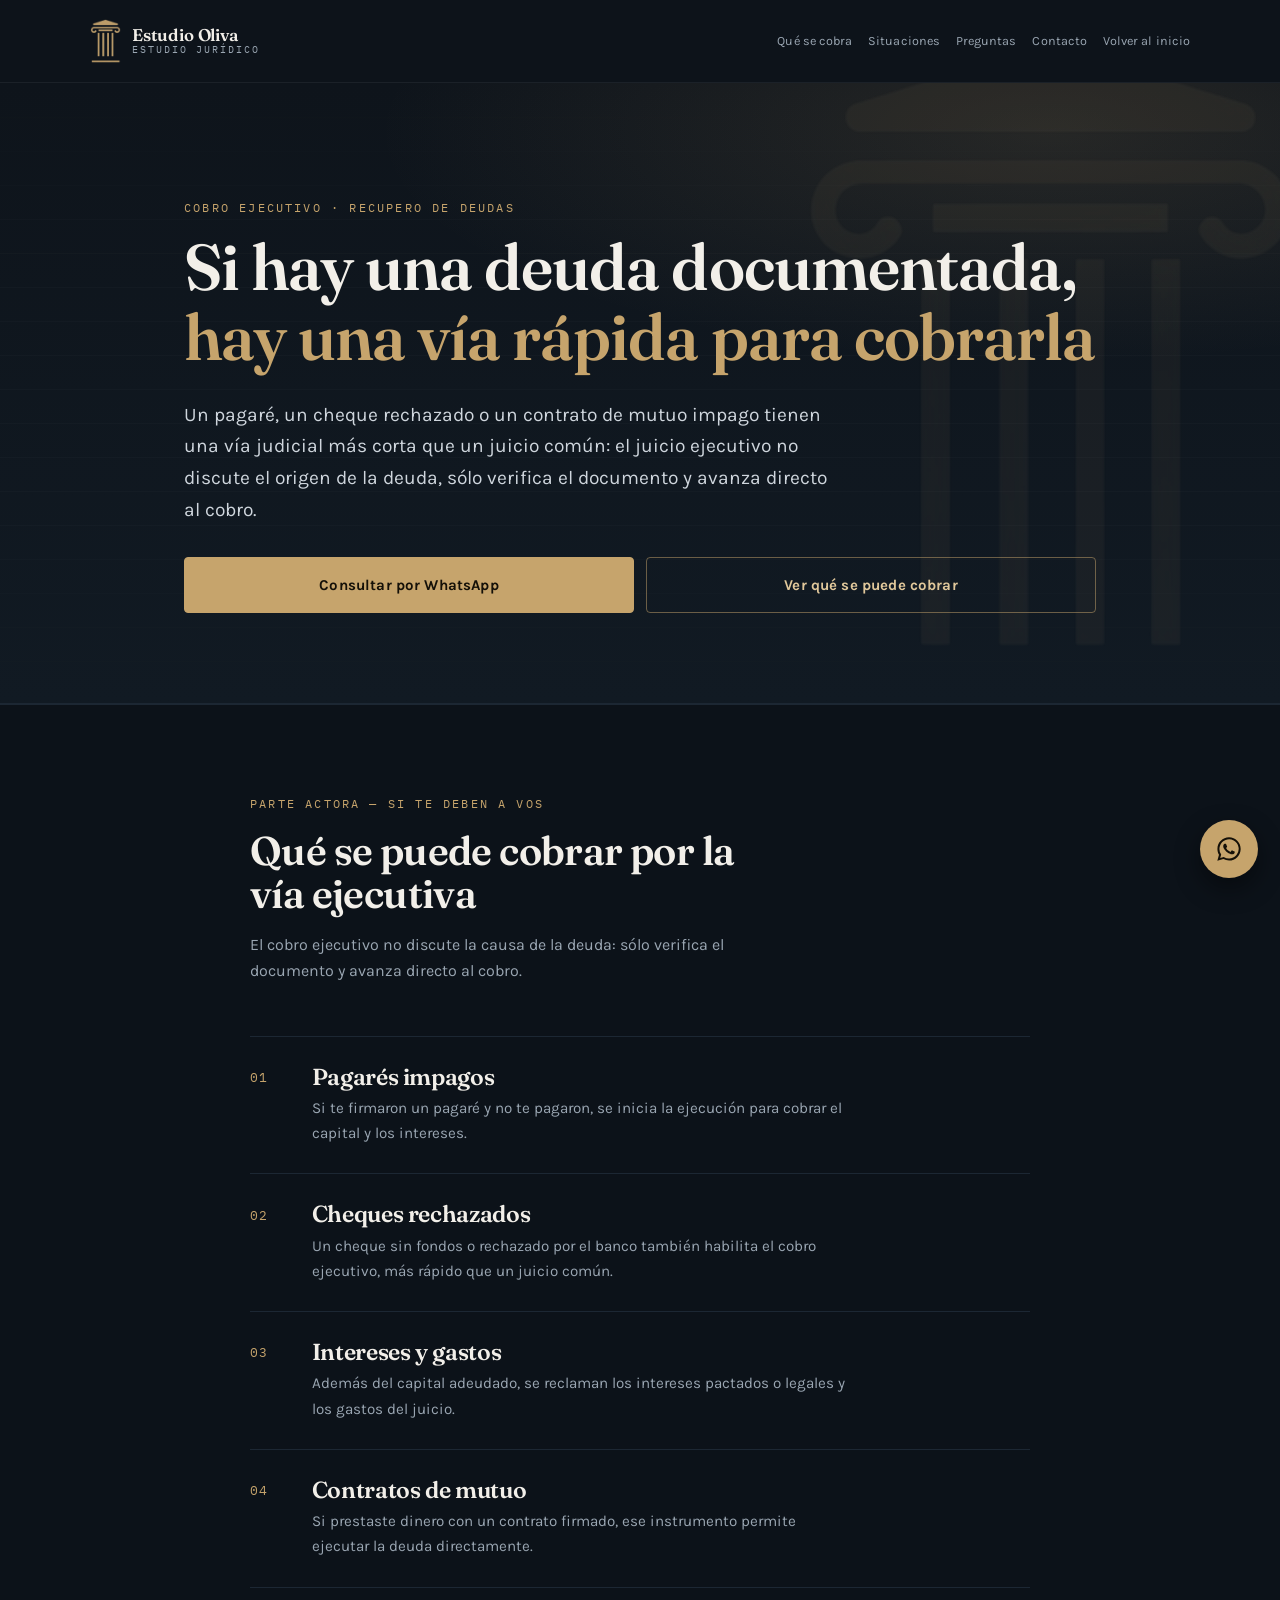
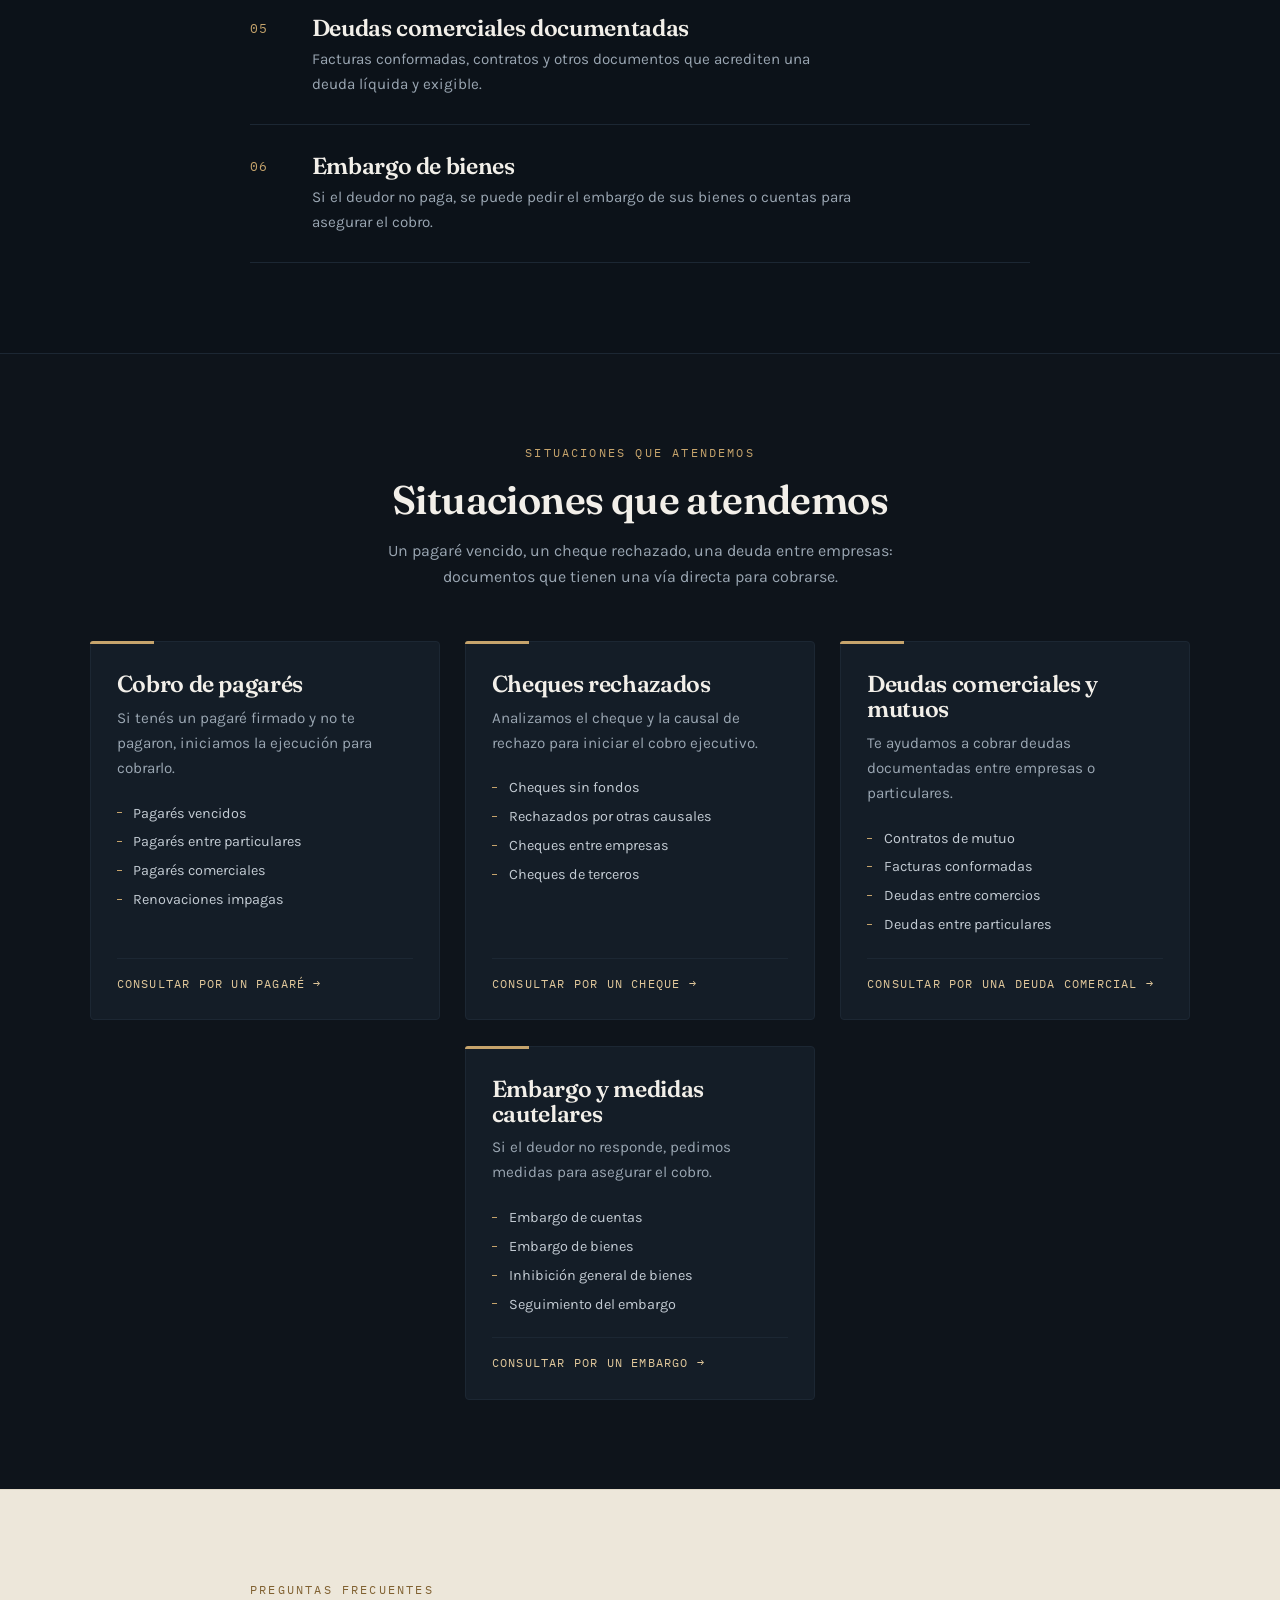
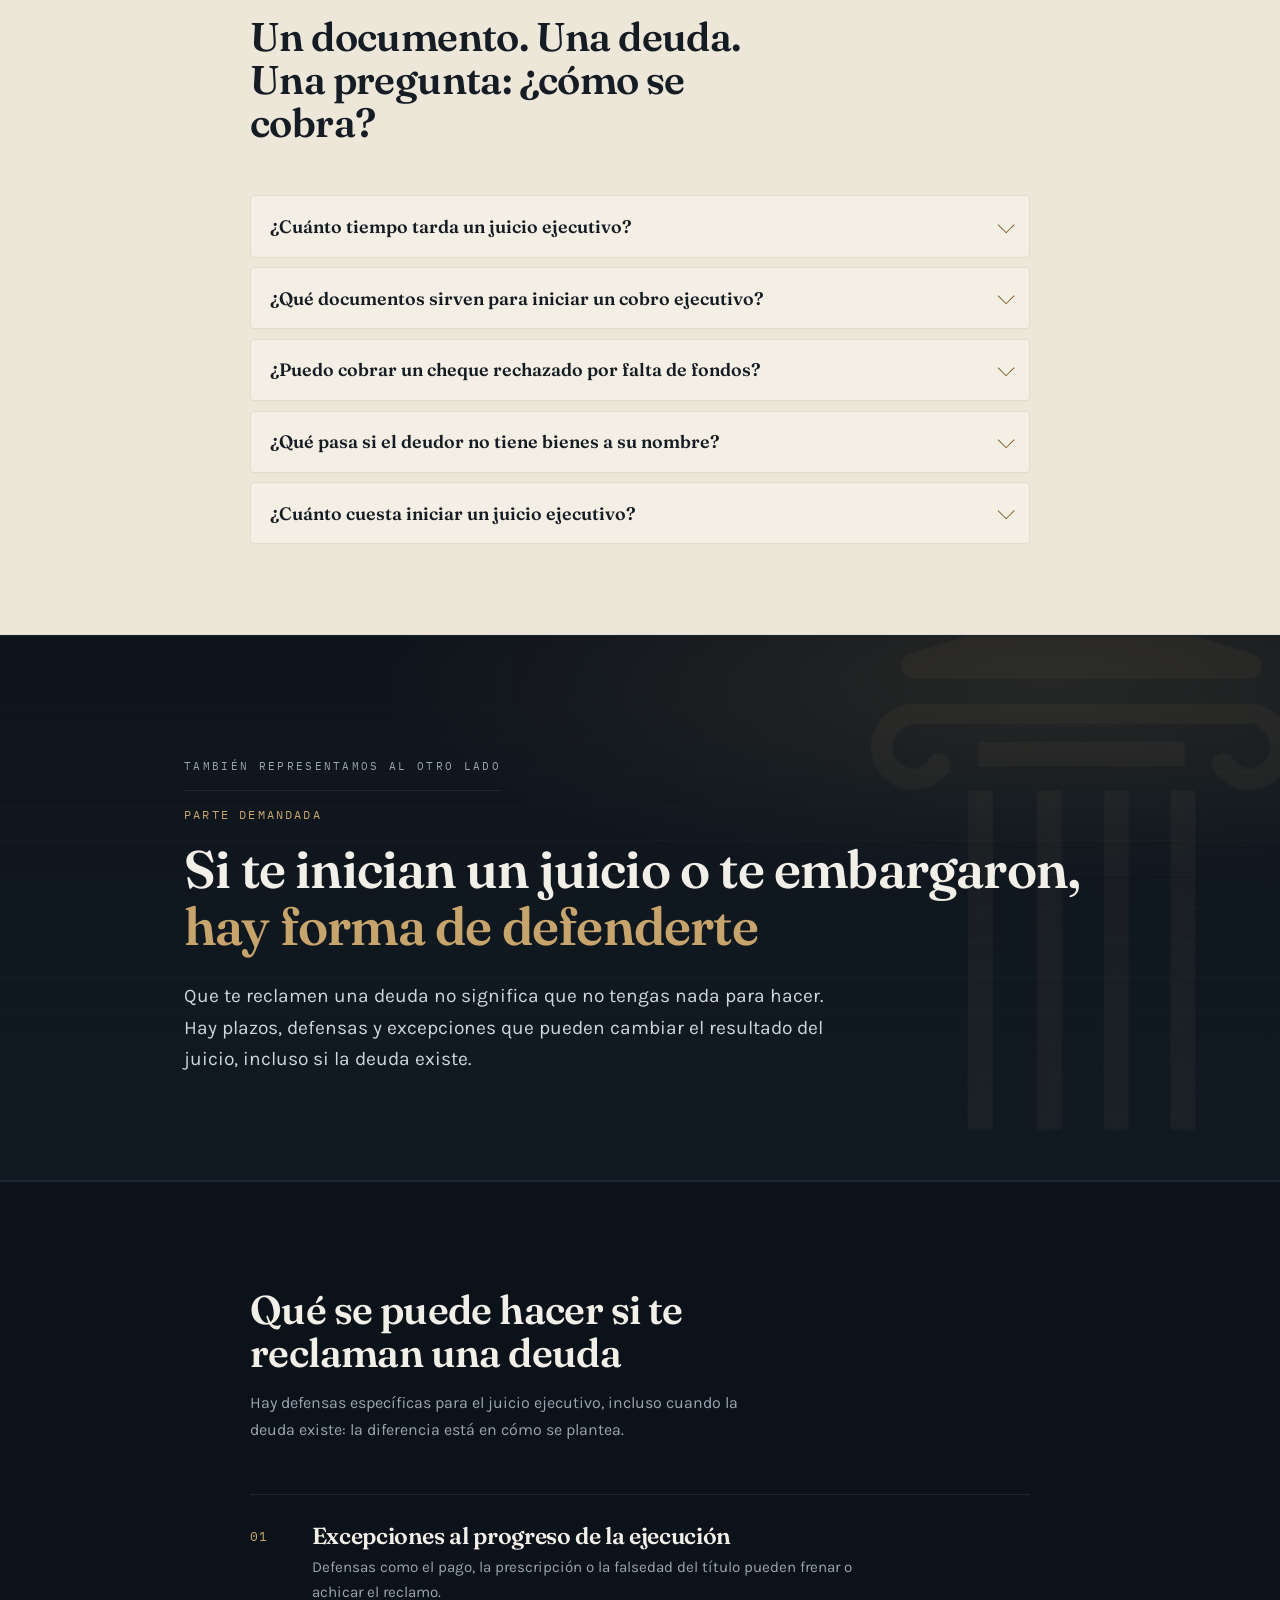
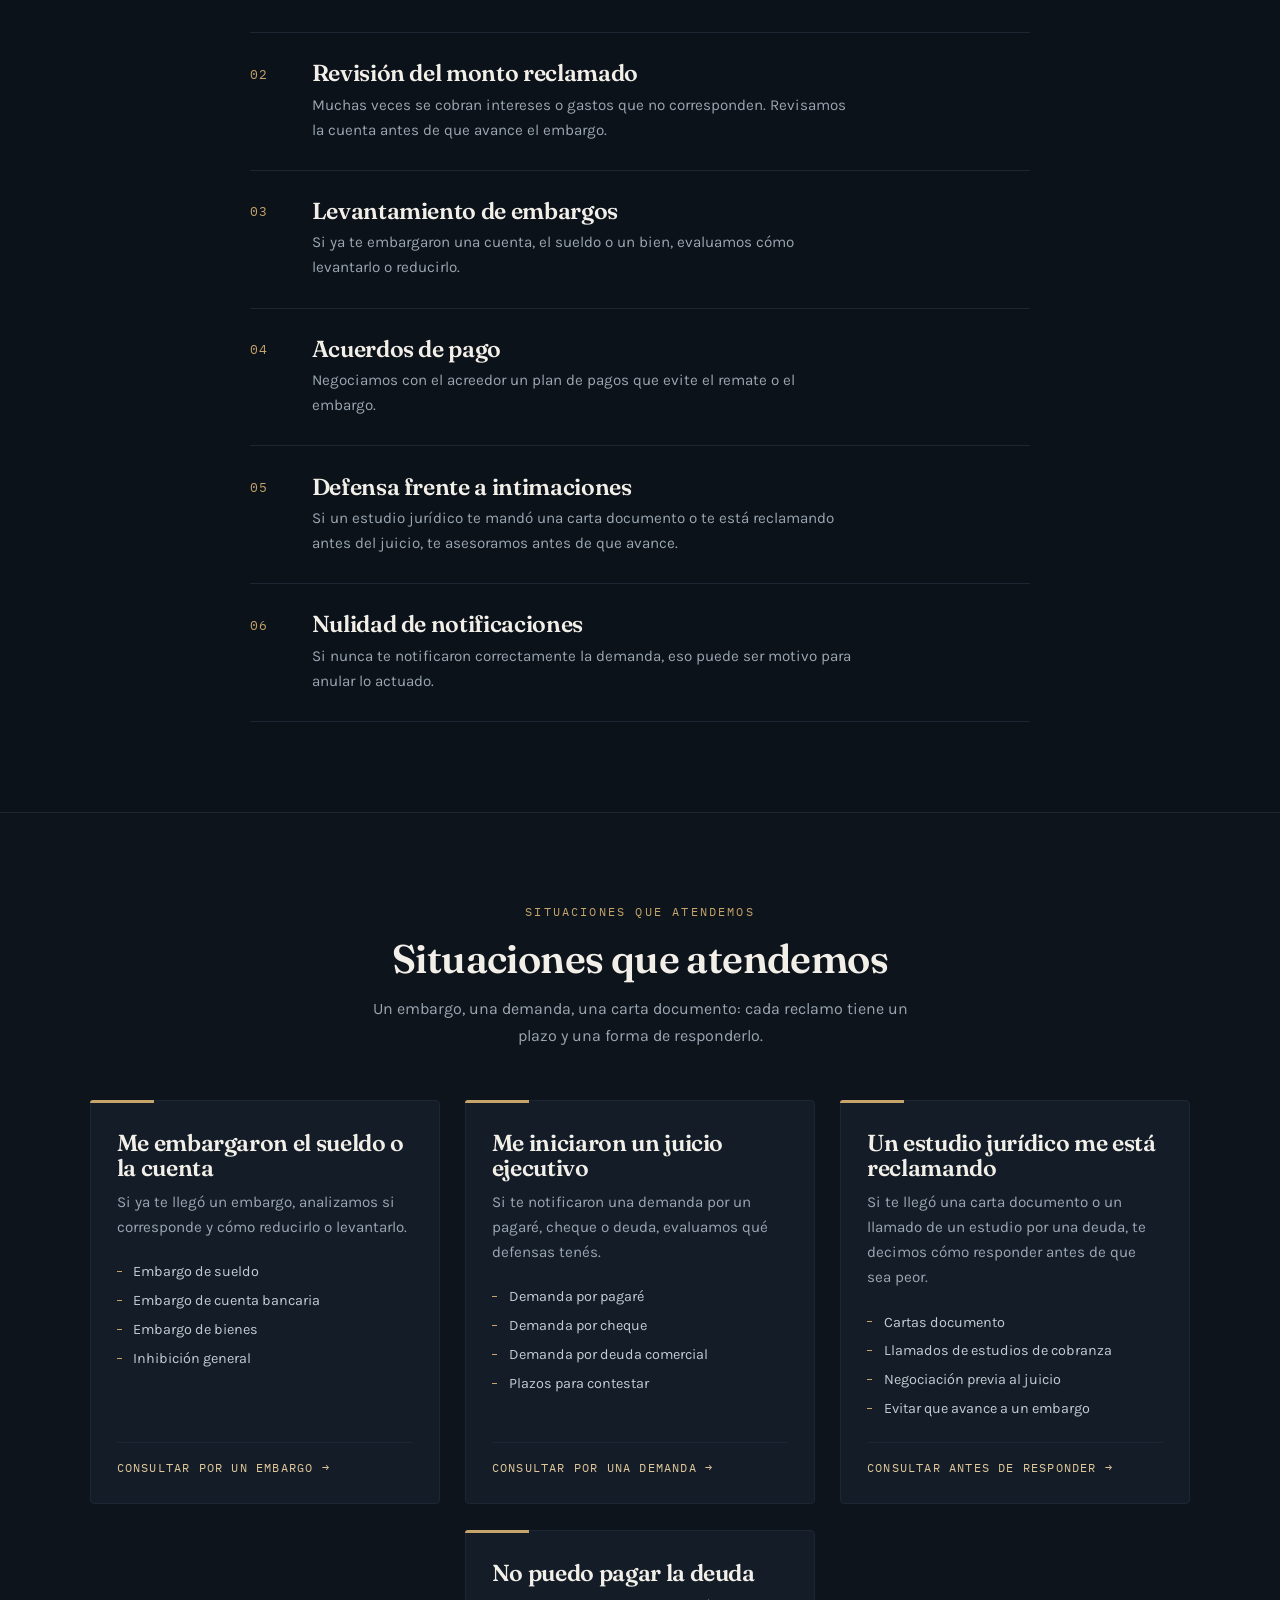
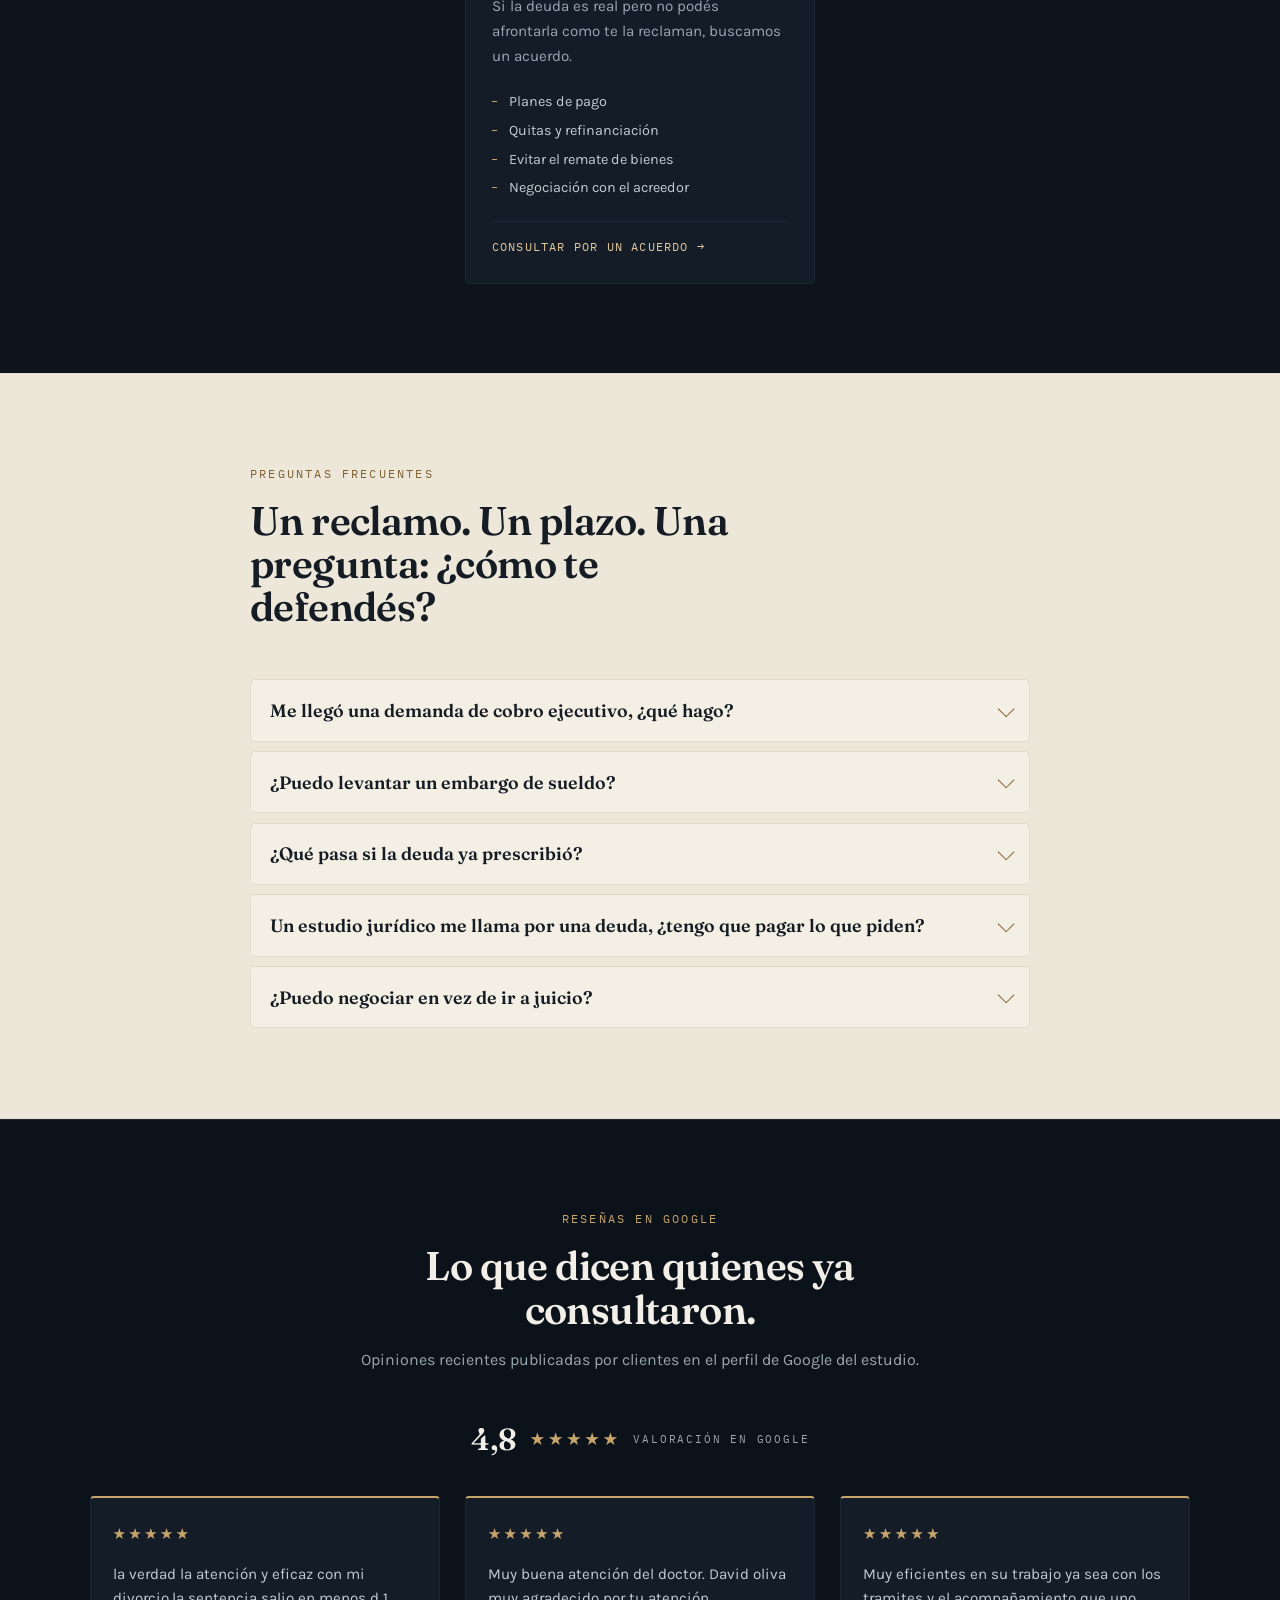
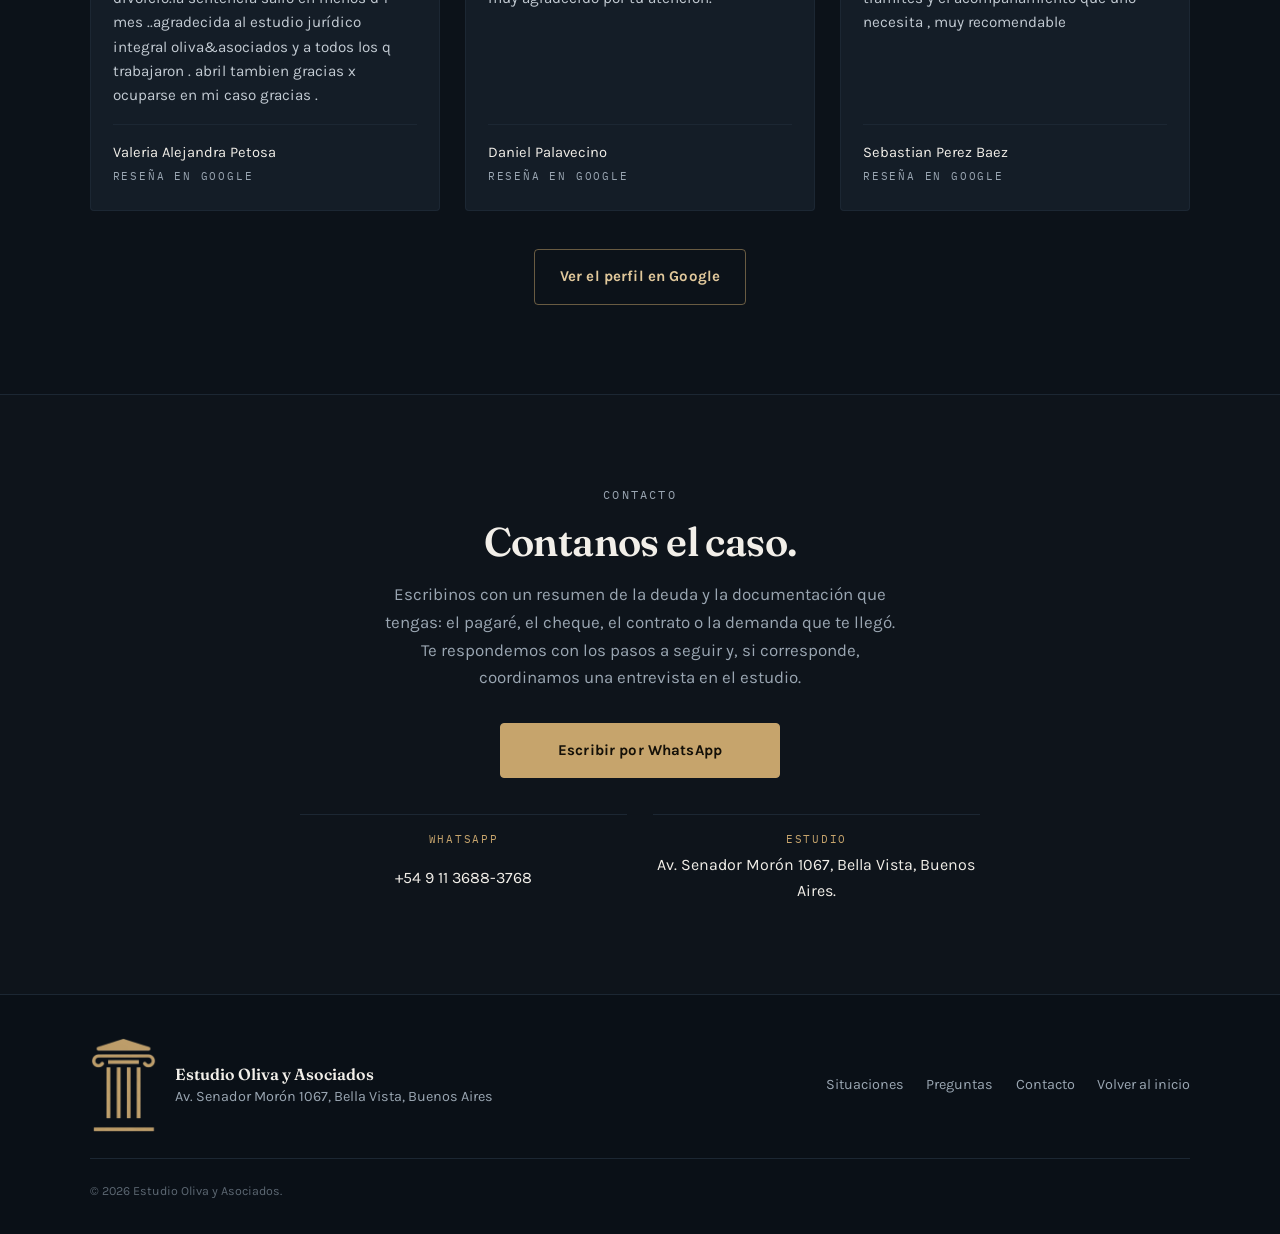
==== commit 677342ce: "Add files via upload" ====
--- a/cobro.html
+++ b/cobro.html
@@ -1,6 +1,27 @@
 <!DOCTYPE html>
 <html lang="es-AR">
 <head>
+
+    <!-- Google tag (gtag.js) -->
+<script async src="https://www.googletagmanager.com/gtag/js?id=AW-18413445755"></script>
+<script>
+  window.dataLayer = window.dataLayer || [];
+  function gtag(){dataLayer.push(arguments);}
+  gtag('js', new Date());
+
+  gtag('config', 'AW-18413445755');
+</script>
+
+<!-- Event snippet for Envío de formulario para clientes potenciales conversion page -->
+<script>
+  gtag('event', 'conversion', {
+      'send_to': 'AW-18413445755/u2l6COqr2fAcEPvEm8xE',
+      'value': 1.0,
+      'currency': 'ARS'
+  });
+</script>
+
+
 <meta charset="utf-8">
 <meta name="viewport" content="width=device-width, initial-scale=1">
 <title>Estudio Oliva | Cobro ejecutivo y ejecución de deudas</title>
@@ -525,12 +546,10 @@
       <p><strong>Estudio Oliva y Asociados</strong><br>Av. Senador Morón 1067, Bella Vista, Buenos Aires&nbsp;&nbsp;</p>
     </div>
     <nav class="pie-nav" aria-label="Pie de página">
-      <a href="#cobrar">Qué se cobra</a>
       <a href="#situaciones">Situaciones</a>
-      <a href="#defensa">Si te reclaman</a>
       <a href="#preguntas">Preguntas</a>
       <a href="#contacto">Contacto</a>
-      <a href="index.html">Daños y perjuicios</a>
+      <a href="index.html">Volver al inicio</a>
     </nav>
     <p class="pie-legal">© <span id="anio">2026</span> Estudio  Oliva y Asociados.</p>
   </div>
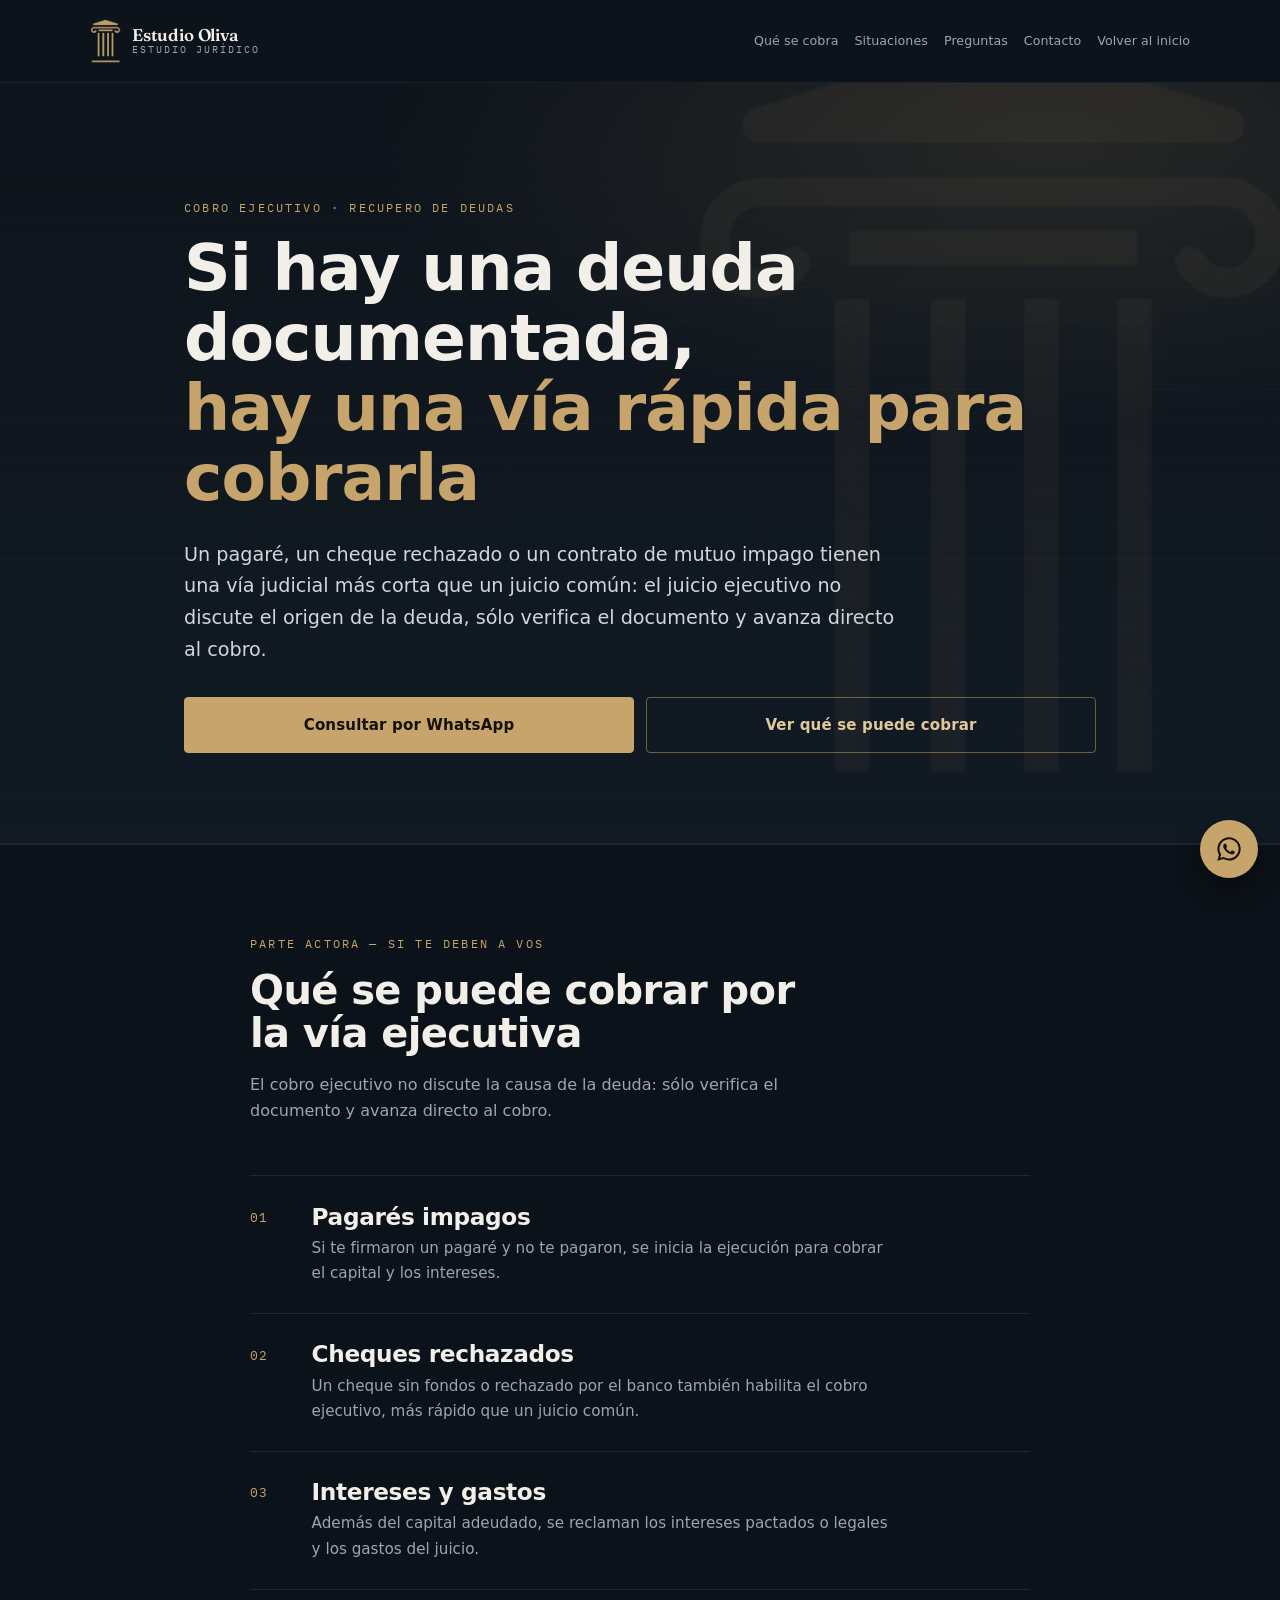
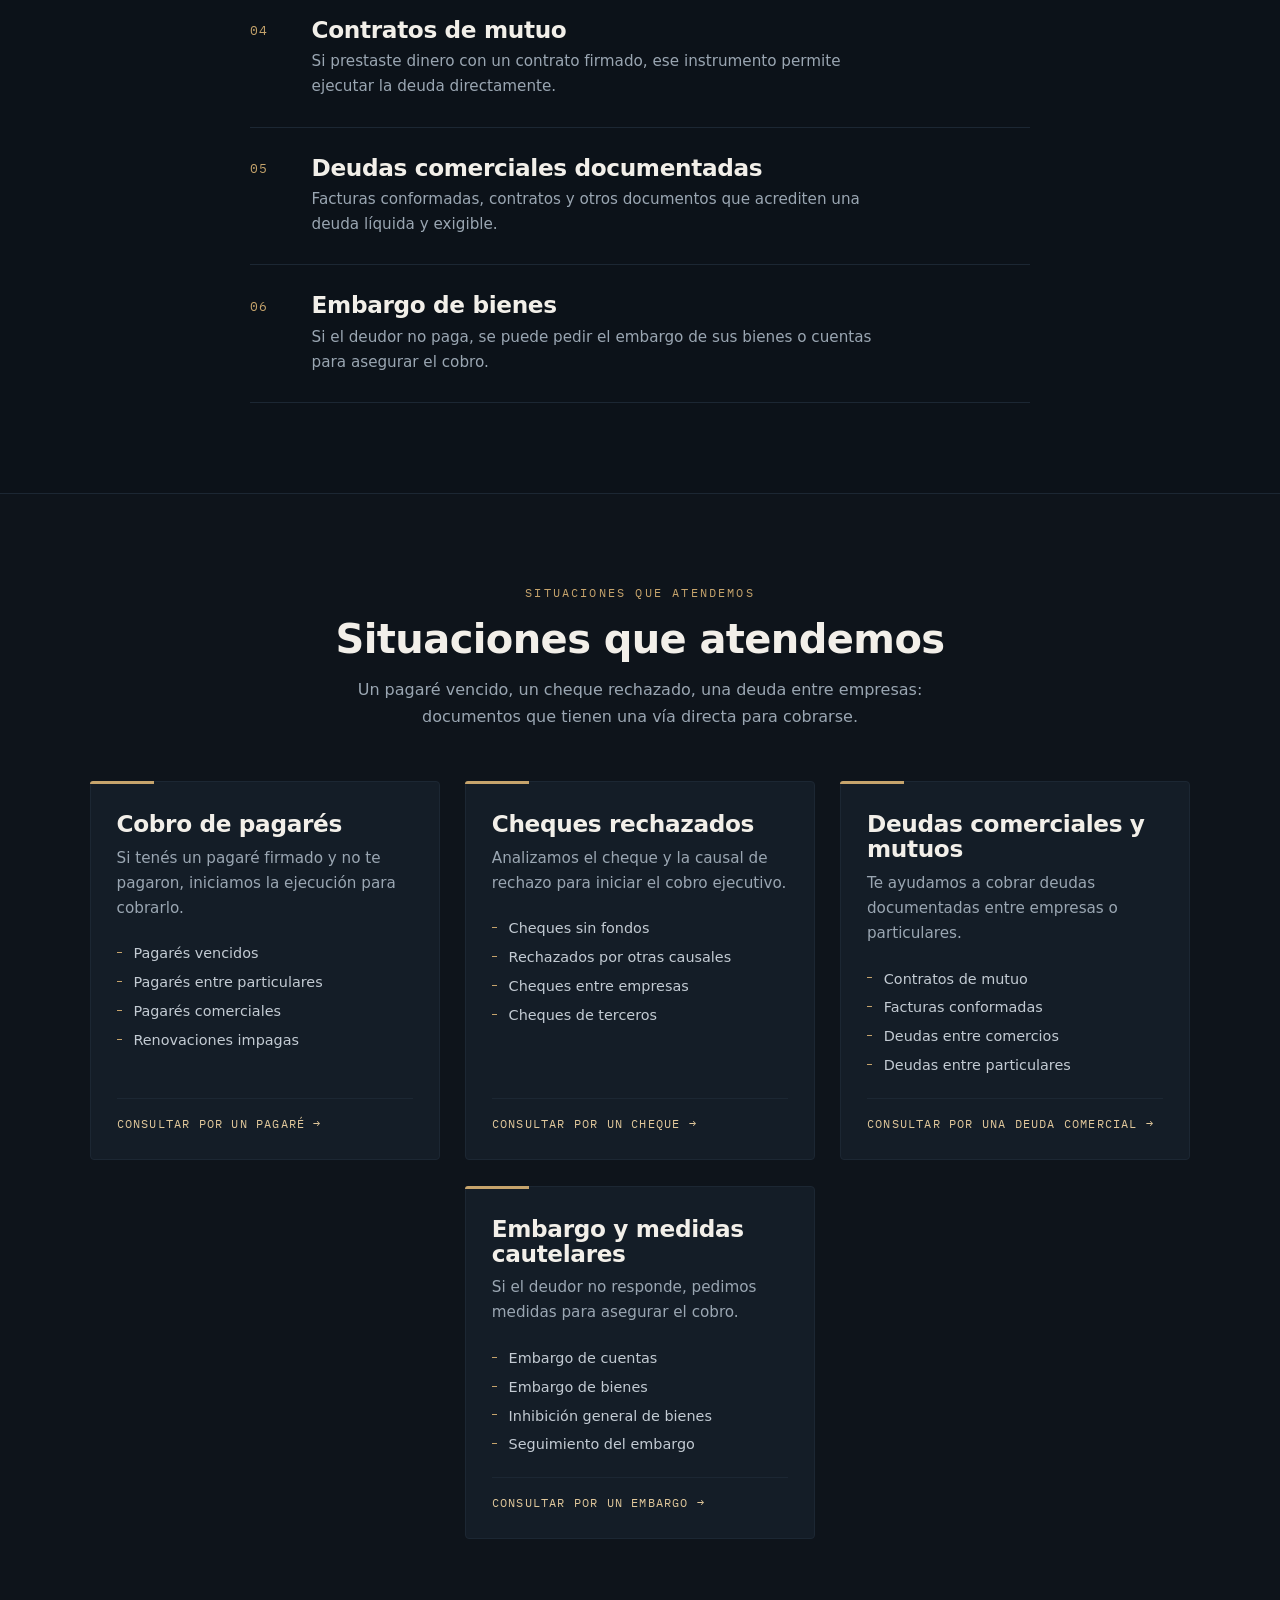
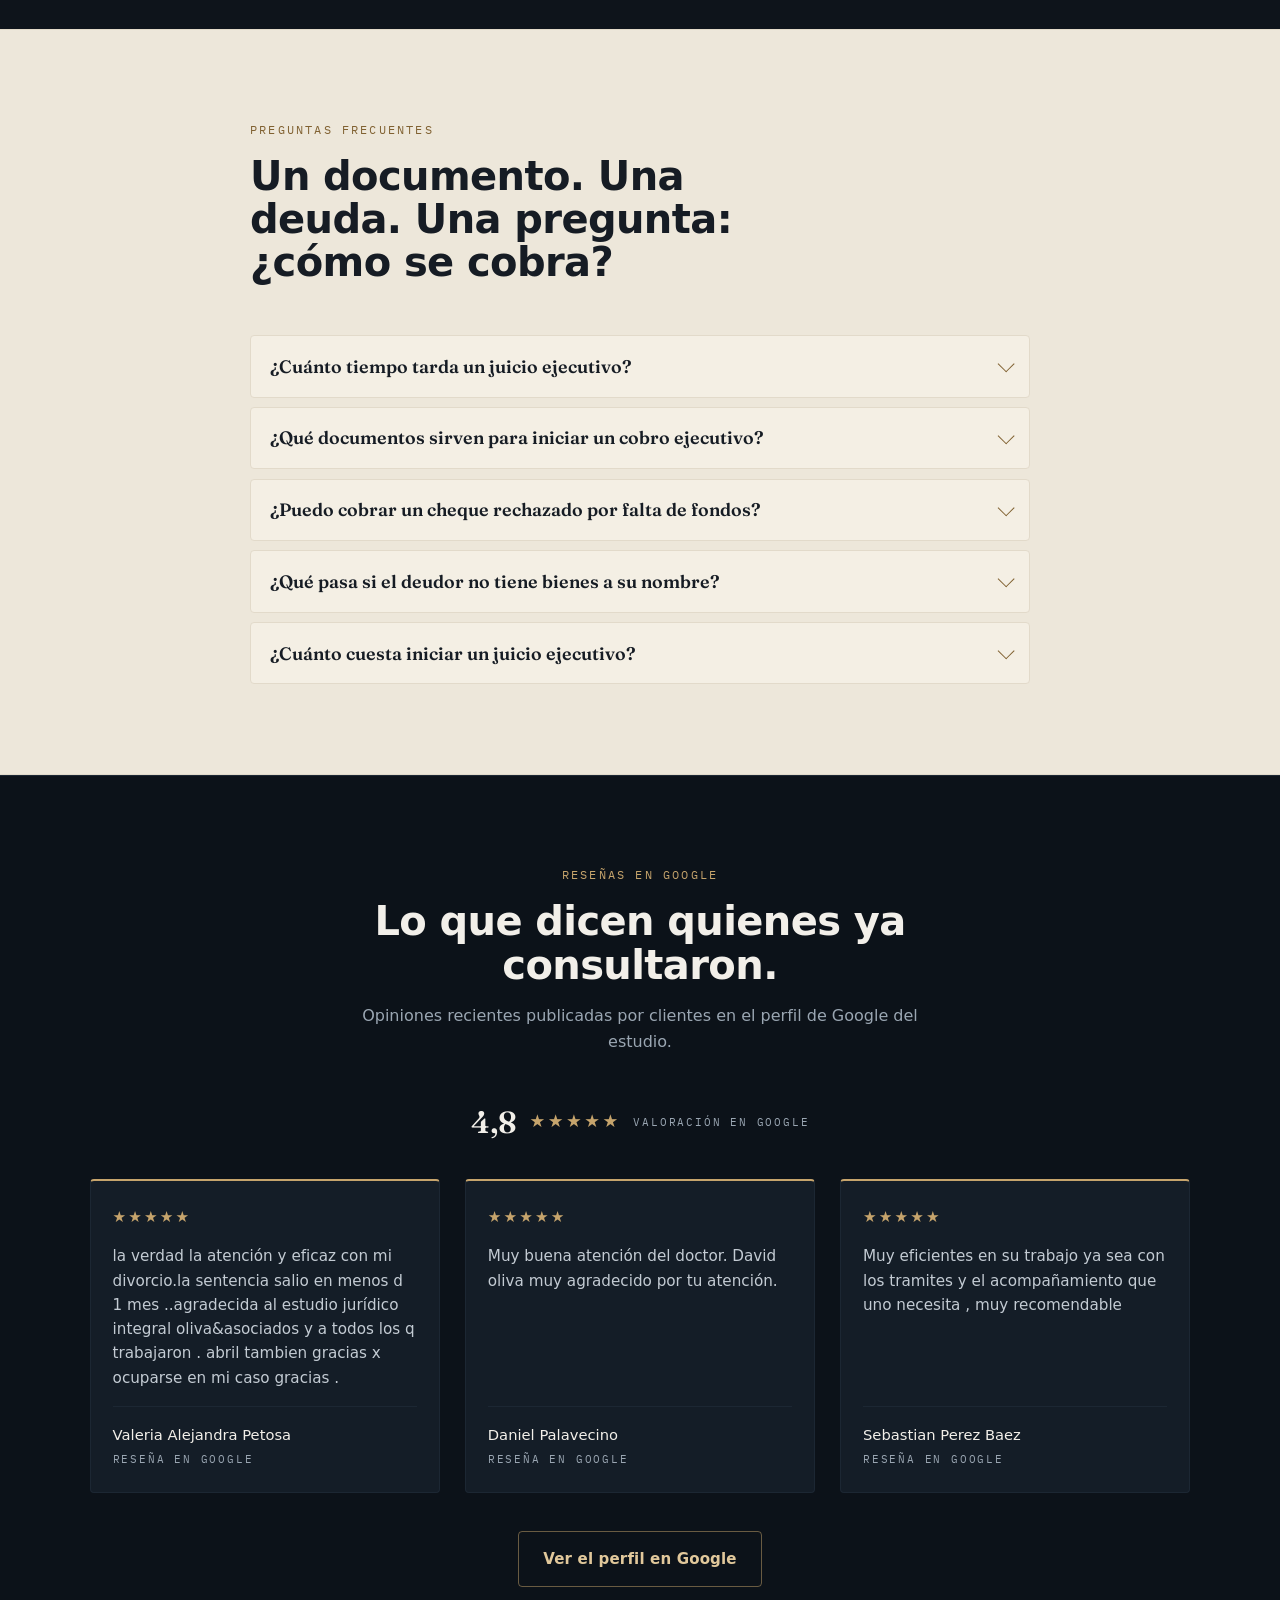
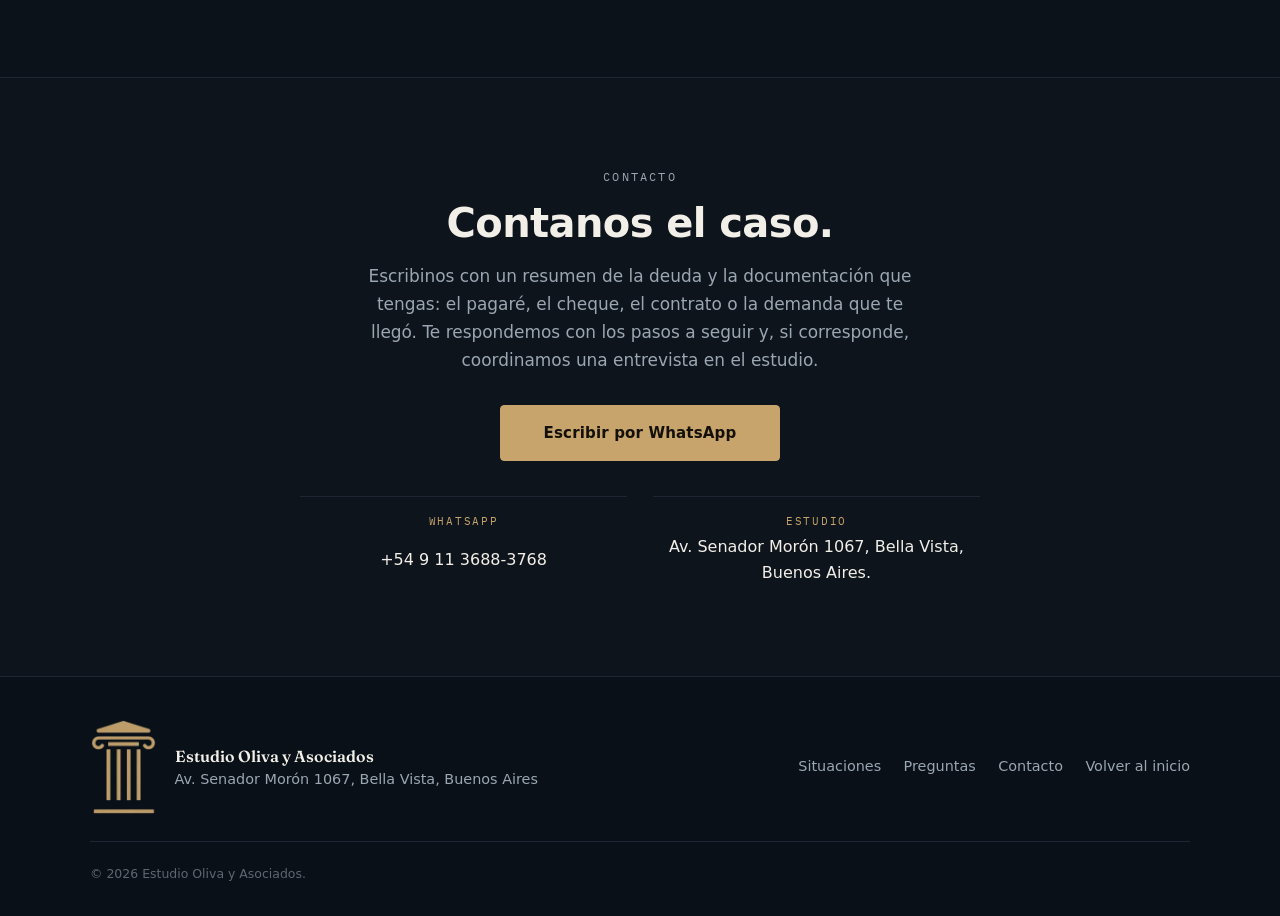
==== commit 2b8bc2da: "Add files via upload" ====
--- a/cobro.html
+++ b/cobro.html
@@ -90,7 +90,7 @@
         Un pagaré, un cheque rechazado o un contrato de mutuo impago tienen una vía judicial más corta que un juicio común: el juicio ejecutivo no discute el origen de la deuda, sólo verifica el documento y avanza directo al cobro.
       </p>
       <div class="hero-cta">
-        <a class="btn btn-gold" href="https://wa.me/5491136883768" target="_blank" rel="noopener">Consultar por WhatsApp</a>
+<a class="btn btn-gold" href="https://wa.me/5491136883768?text=Hola%2C%20quisiera%20realizar%20una%20consulta%20relacionada%20con%20un%20tr%C3%A1mite%20de%20cobro%20ejecutivo." target="_blank" rel="noopener">Consultar por WhatsApp</a>
         <a class="btn btn-ghost" href="#cobrar">Ver qué se puede cobrar</a>
       </div>
 
@@ -277,197 +277,7 @@
     </div>
   </section>
 
-  <!-- SEGUNDO ENCABEZADO: LA OTRA PARTE -->
-  <section class="hero hero-2" id="defensa">
-    <img class="hero-marca" src="imagenes/logo-marca.png" alt="" aria-hidden="true" decoding="async">
-    <div class="wrap hero-in">
-      <p class="hero-giro">También representamos al otro lado</p>
-      <p class="eyebrow">Parte demandada </p>
-      <h2>Si te inician un juicio o te embargaron,<br><em>hay forma de defenderte</em></h2>
-      <p class="lead">
-        Que te reclamen una deuda no significa que no tengas nada para hacer. Hay plazos, defensas y excepciones que pueden cambiar el resultado del juicio, incluso si la deuda existe.
-      </p>
-    </div>
-  </section>
-
-  <!-- QUÉ SE PUEDE HACER — PARTE DEMANDADA -->
-  <section class="section reclamar" id="defensa-que">
-    <div class="wrap wrap-slim">
-      <header class="section-head reveal">
-        <p class="eyebrow"></p>
-        <h2>Qué se puede hacer si te reclaman una deuda</h2>
-        <p class="section-sub">Hay defensas específicas para el juicio ejecutivo, incluso cuando la deuda existe: la diferencia está en cómo se plantea.</p>
-      </header>
-
-      <div class="rubros-lista">
-        <div class="fila-rubro reveal">
-          <span class="fila-num">01</span>
-          <div class="fila-cuerpo">
-            <h3>Excepciones al progreso de la ejecución</h3>
-            <p>Defensas como el pago, la prescripción o la falsedad del título pueden frenar o achicar el reclamo.</p>
-          </div>
-        </div>
-
-        <div class="fila-rubro reveal">
-          <span class="fila-num">02</span>
-          <div class="fila-cuerpo">
-            <h3>Revisión del monto reclamado</h3>
-            <p>Muchas veces se cobran intereses o gastos que no corresponden. Revisamos la cuenta antes de que avance el embargo.</p>
-          </div>
-        </div>
-
-        <div class="fila-rubro reveal">
-          <span class="fila-num">03</span>
-          <div class="fila-cuerpo">
-            <h3>Levantamiento de embargos</h3>
-            <p>Si ya te embargaron una cuenta, el sueldo o un bien, evaluamos cómo levantarlo o reducirlo.</p>
-          </div>
-        </div>
-
-        <div class="fila-rubro reveal">
-          <span class="fila-num">04</span>
-          <div class="fila-cuerpo">
-            <h3>Acuerdos de pago</h3>
-            <p>Negociamos con el acreedor un plan de pagos que evite el remate o el embargo.</p>
-          </div>
-        </div>
-
-        <div class="fila-rubro reveal">
-          <span class="fila-num">05</span>
-          <div class="fila-cuerpo">
-            <h3>Defensa frente a intimaciones</h3>
-            <p>Si un estudio jurídico te mandó una carta documento o te está reclamando antes del juicio, te asesoramos antes de que avance.</p>
-          </div>
-        </div>
-
-        <div class="fila-rubro reveal">
-          <span class="fila-num">06</span>
-          <div class="fila-cuerpo">
-            <h3>Nulidad de notificaciones</h3>
-            <p>Si nunca te notificaron correctamente la demanda, eso puede ser motivo para anular lo actuado.</p>
-          </div>
-        </div>
-
-      </div>
-
-    </div>
-  </section>
-
-  <!-- SITUACIONES — PARTE DEMANDADA -->
-  <section class="section areas" id="defensa-situaciones">
-    <div class="wrap">
-      <header class="section-head centrado reveal">
-        <p class="eyebrow">Situaciones que atendemos</p>
-        <h2>Situaciones que atendemos</h2>
-        <p class="section-sub">Un embargo, una demanda, una carta documento: cada reclamo tiene un plazo y una forma de responderlo.</p>
-      </header>
-
-      <div class="casos-grid">
-
-        <article class="area reveal">
-          <h3>Me embargaron el sueldo o la cuenta</h3>
-          <p>Si ya te llegó un embargo, analizamos si corresponde y cómo reducirlo o levantarlo.</p>
-          <ul>
-            <li>Embargo de sueldo</li>
-            <li>Embargo de cuenta bancaria</li>
-            <li>Embargo de bienes</li>
-            <li>Inhibición general</li>
-          </ul>
-          <a class="area-link" href="#contacto">Consultar por un embargo</a>
-        </article>
-
-        <article class="area reveal">
-          <h3>Me iniciaron un juicio ejecutivo</h3>
-          <p>Si te notificaron una demanda por un pagaré, cheque o deuda, evaluamos qué defensas tenés.</p>
-          <ul>
-            <li>Demanda por pagaré</li>
-            <li>Demanda por cheque</li>
-            <li>Demanda por deuda comercial</li>
-            <li>Plazos para contestar</li>
-          </ul>
-          <a class="area-link" href="#contacto">Consultar por una demanda</a>
-        </article>
-
-        <article class="area reveal">
-          <h3>Un estudio jurídico me está reclamando</h3>
-          <p>Si te llegó una carta documento o un llamado de un estudio por una deuda, te decimos cómo responder antes de que sea peor.</p>
-          <ul>
-            <li>Cartas documento</li>
-            <li>Llamados de estudios de cobranza</li>
-            <li>Negociación previa al juicio</li>
-            <li>Evitar que avance a un embargo</li>
-          </ul>
-          <a class="area-link" href="#contacto">Consultar antes de responder</a>
-        </article>
-
-        <article class="area reveal">
-          <h3>No puedo pagar la deuda</h3>
-          <p>Si la deuda es real pero no podés afrontarla como te la reclaman, buscamos un acuerdo.</p>
-          <ul>
-            <li>Planes de pago</li>
-            <li>Quitas y refinanciación</li>
-            <li>Evitar el remate de bienes</li>
-            <li>Negociación con el acreedor</li>
-          </ul>
-          <a class="area-link" href="#contacto">Consultar por un acuerdo</a>
-        </article>
-
-      </div>
-    </div>
-  </section>
-
-  <!-- PREGUNTAS — PARTE DEMANDADA -->
-  <section class="section faq faq-claro" id="preguntas-defensa">
-    <div class="wrap wrap-slim">
-      <header class="section-head reveal">
-        <p class="eyebrow">Preguntas frecuentes</p>
-        <h2>Un reclamo. Un plazo. Una pregunta: ¿cómo te defendés?</h2>
-      </header>
-
-      <div class="acordeon" id="acordeon-defensa">
-        <div class="item">
-          <button class="item-q" aria-expanded="false">
-            <span>Me llegó una demanda de cobro ejecutivo, ¿qué hago?</span>
-            <i class="chev" aria-hidden="true"></i>
-          </button>
-          <div class="item-a"><p>Hay un plazo breve para presentarte y oponer excepciones. Cuanto antes consultes, más opciones de defensa quedan disponibles.</p></div>
-        </div>
-
-        <div class="item">
-          <button class="item-q" aria-expanded="false">
-            <span>¿Puedo levantar un embargo de sueldo?</span>
-            <i class="chev" aria-hidden="true"></i>
-          </button>
-          <div class="item-a"><p>En muchos casos sí, total o parcialmente, según el tipo de deuda y el monto embargado. Lo evaluamos con el expediente a la vista.</p></div>
-        </div>
-
-        <div class="item">
-          <button class="item-q" aria-expanded="false">
-            <span>¿Qué pasa si la deuda ya prescribió?</span>
-            <i class="chev" aria-hidden="true"></i>
-          </button>
-          <div class="item-a"><p>La prescripción es una defensa válida en el juicio ejecutivo. Revisamos los plazos antes de presentar cualquier excepción.</p></div>
-        </div>
-
-        <div class="item">
-          <button class="item-q" aria-expanded="false">
-            <span>Un estudio jurídico me llama por una deuda, ¿tengo que pagar lo que piden?</span>
-            <i class="chev" aria-hidden="true"></i>
-          </button>
-          <div class="item-a"><p>No necesariamente. Antes de pagar o firmar cualquier acuerdo, conviene revisar si el monto y los intereses reclamados son correctos.</p></div>
-        </div>
-
-        <div class="item">
-          <button class="item-q" aria-expanded="false">
-            <span>¿Puedo negociar en vez de ir a juicio?</span>
-            <i class="chev" aria-hidden="true"></i>
-          </button>
-          <div class="item-a"><p>Sí. Muchas veces conviene acordar un plan de pagos antes de que el embargo avance. Te ayudamos a negociar esas condiciones.</p></div>
-        </div>
-
-      </div>
-    </div>
-  </section>
+
 
   <!-- RESEÑAS DE GOOGLE -->
   <section class="section resenas" id="resenas">
@@ -520,7 +330,7 @@
         <h2>Contanos el caso.</h2>
         <p>Escribinos con un resumen de la deuda y la documentación que tengas: el pagaré, el cheque, el contrato o la demanda que te llegó. Te respondemos con los pasos a seguir y, si corresponde, coordinamos una entrevista en el estudio.</p>
 
-        <a class="btn btn-gold contacto-btn" href="https://wa.me/5491136883768" target="_blank" rel="noopener">Escribir por WhatsApp</a>
+        <a class="btn btn-gold contacto-btn" href="https://wa.me/5491136883768?text=Hola%2C%20quisiera%20realizar%20una%20consulta%20relacionada%20con%20un%20tr%C3%A1mite%20de%20cobro%20ejecutivo." target="_blank" rel="noopener">Escribir por WhatsApp</a>
 
         <ul class="contacto-datos">
           <li>
@@ -555,7 +365,7 @@
   </div>
 </footer>
 
-<a class="wsp" href="https://wa.me/5491136883768" target="_blank" rel="noopener" aria-label="Escribir por WhatsApp">
+<a  class="wsp" href="https://wa.me/5491136883768?text=Hola%2C%20quisiera%20realizar%20una%20consulta%20relacionada%20con%20un%20tr%C3%A1mite%20de%20cobro%20ejecutivo." target="_blank" rel="noopener" aria-label="Escribir por WhatsApp">
   <svg viewBox="0 0 24 24" aria-hidden="true" focusable="false">
     <path d="M12.04 2c-5.5 0-9.96 4.46-9.96 9.96 0 1.76.46 3.48 1.34 5L2 22l5.16-1.35a9.9 9.9 0 0 0 4.88 1.28h.01c5.5 0 9.96-4.46 9.96-9.96S17.54 2 12.04 2Zm0 18.2h-.01a8.2 8.2 0 0 1-4.19-1.15l-.3-.18-3.06.8.82-2.99-.2-.31a8.24 8.24 0 1 1 6.94 3.83Zm4.52-6.16c-.25-.12-1.47-.72-1.69-.81-.23-.08-.39-.12-.56.13-.16.24-.64.8-.78.97-.14.16-.29.18-.54.06-.25-.12-1.05-.39-1.99-1.23-.74-.66-1.23-1.47-1.38-1.72-.14-.25-.01-.38.11-.5.11-.11.25-.29.37-.43.12-.15.16-.25.25-.41.08-.17.04-.31-.02-.43-.06-.12-.56-1.34-.76-1.84-.2-.48-.4-.42-.56-.43h-.48c-.16 0-.43.06-.65.31-.22.25-.85.83-.85 2.03s.87 2.35.99 2.51c.12.16 1.71 2.61 4.14 3.66.58.25 1.03.4 1.38.51.58.19 1.11.16 1.53.1.47-.07 1.47-.6 1.68-1.18.21-.58.21-1.07.14-1.18-.06-.11-.22-.17-.47-.29Z"/>
   </svg>
--- a/styles.css
+++ b/styles.css
@@ -20,7 +20,7 @@
   --txt-dark-mute:#5A6470;
 
   --display:"Fraunces", Georgia, "Times New Roman", serif;
-  --body:"Karla", system-ui, -apple-system, "Segoe UI", sans-serif;
+  --body: "Manrope", system-ui, -apple-system, "Segoe UI", sans-serif;
   --mono:"IBM Plex Mono", ui-monospace, "Courier New", monospace;
 
   --wrap:1180px;
@@ -47,7 +47,7 @@
 body.nav-abierto{overflow:hidden}
 img{max-width:100%;display:block}
 a{color:inherit;text-decoration:none}
-h1,h2,h3{font-family:var(--display);font-weight:600;line-height:1.08;margin:0;letter-spacing:-.015em}
+h1,h2,h3{font-family:Cormorant Garamond(var(--display));font-weight:600;line-height:1.08;margin:0;letter-spacing:-.015em}
 h1{font-size:clamp(2.15rem,1.35rem + 3.6vw,4.05rem)}
 h2{font-size:clamp(1.6rem,1.15rem + 1.9vw,2.5rem)}
 h3{font-size:clamp(1.18rem,1.05rem + .55vw,1.45rem)}
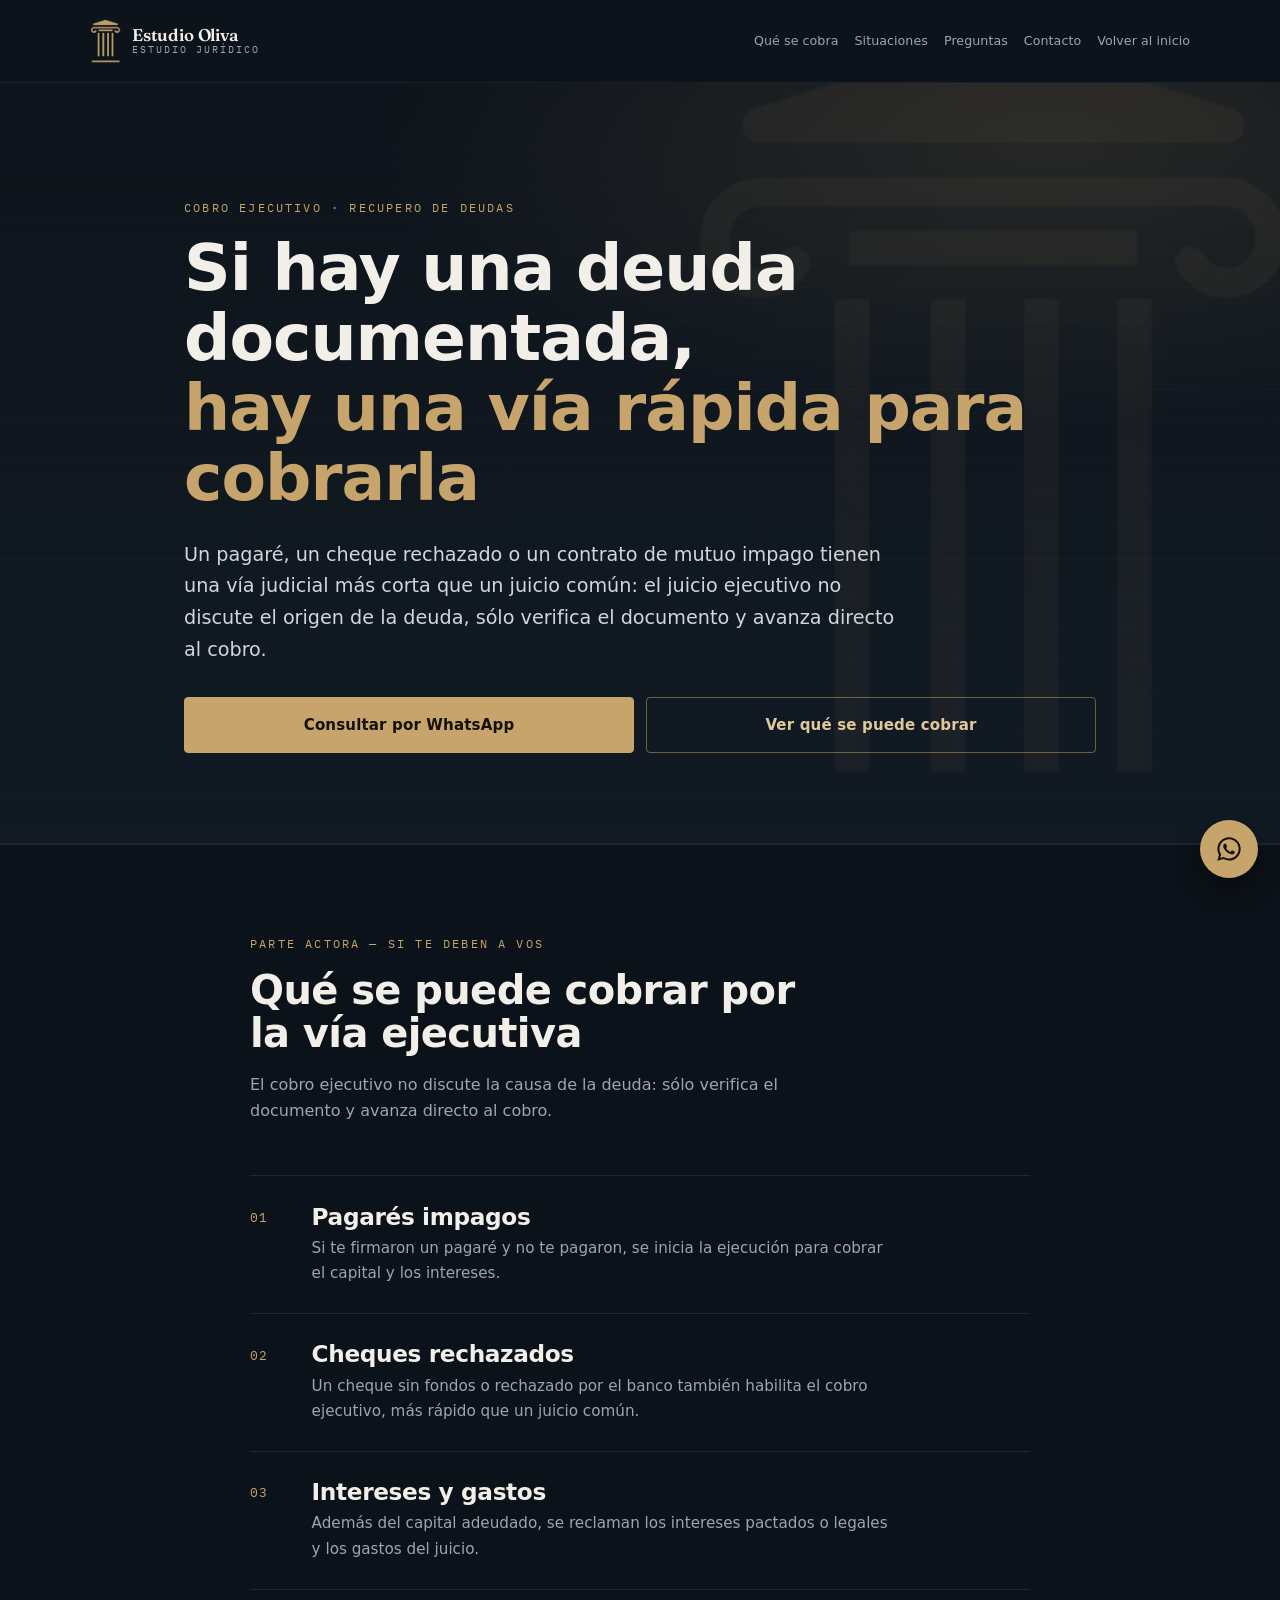
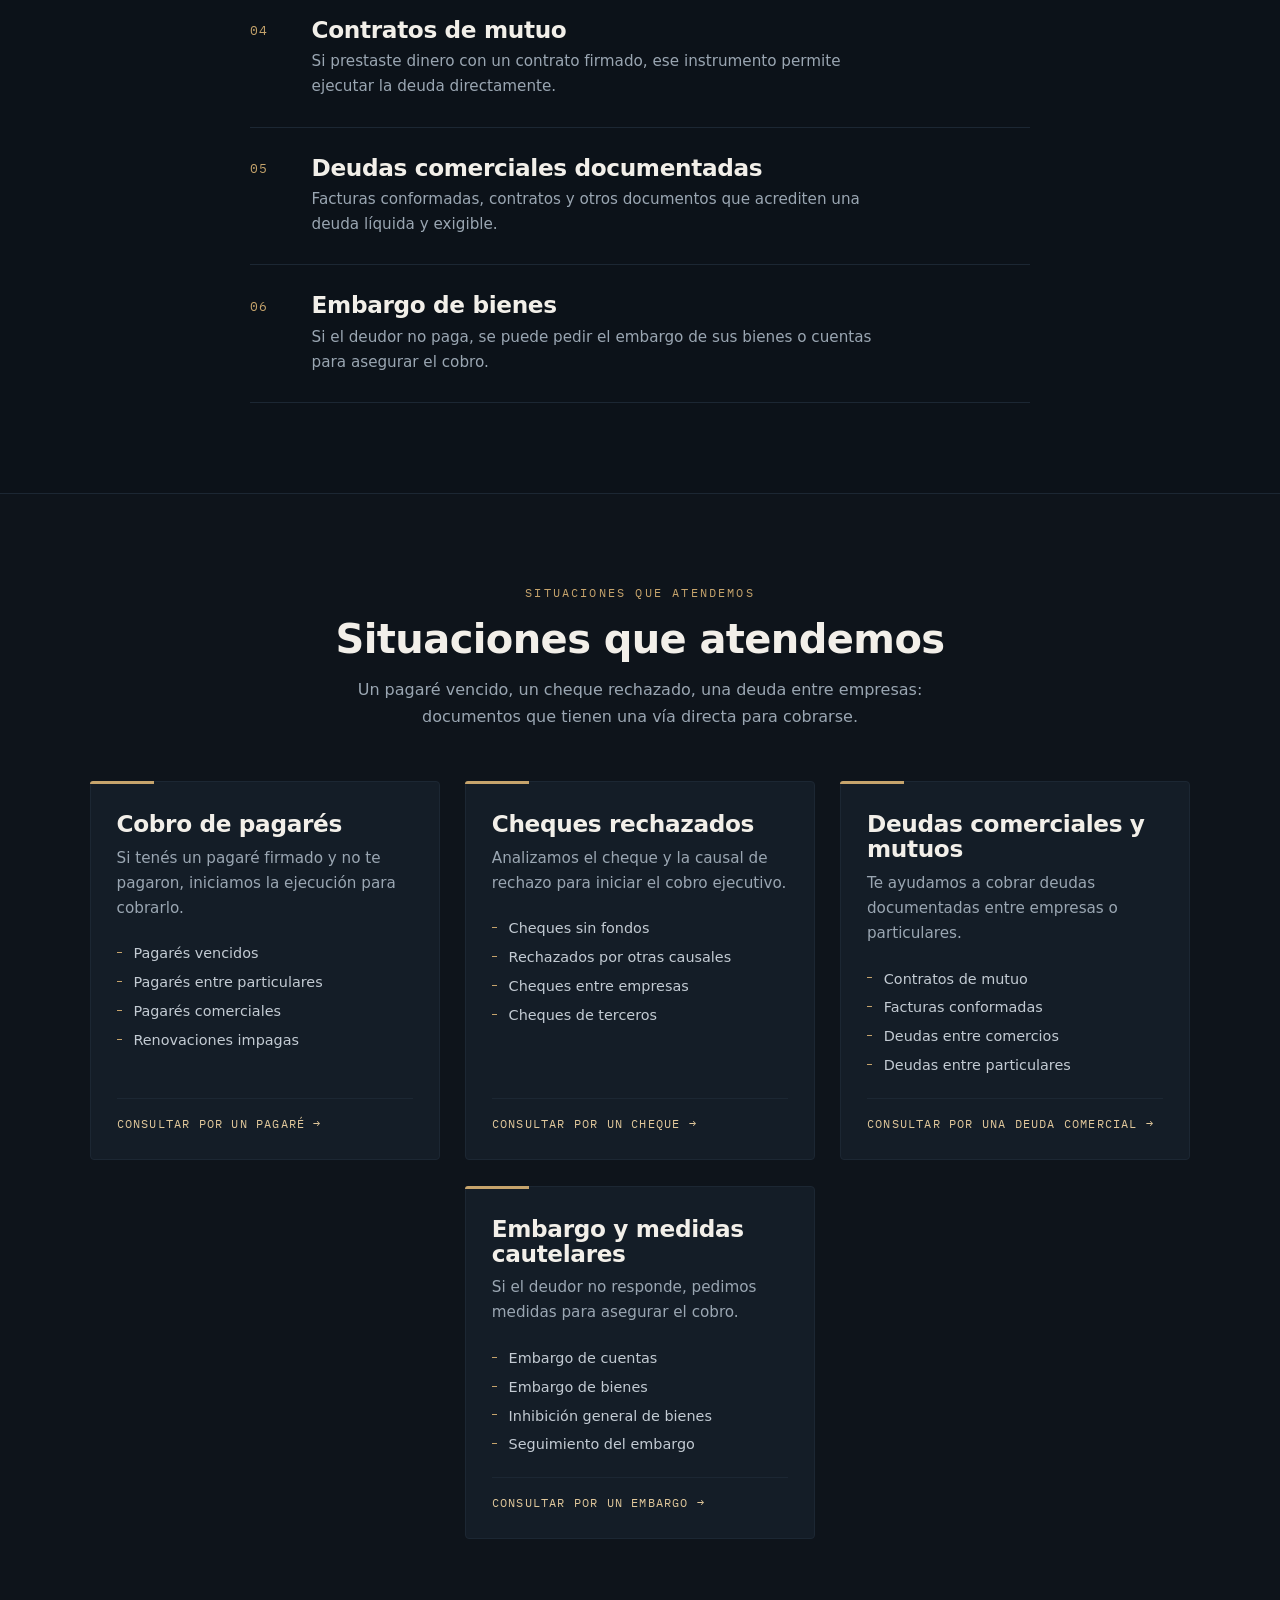
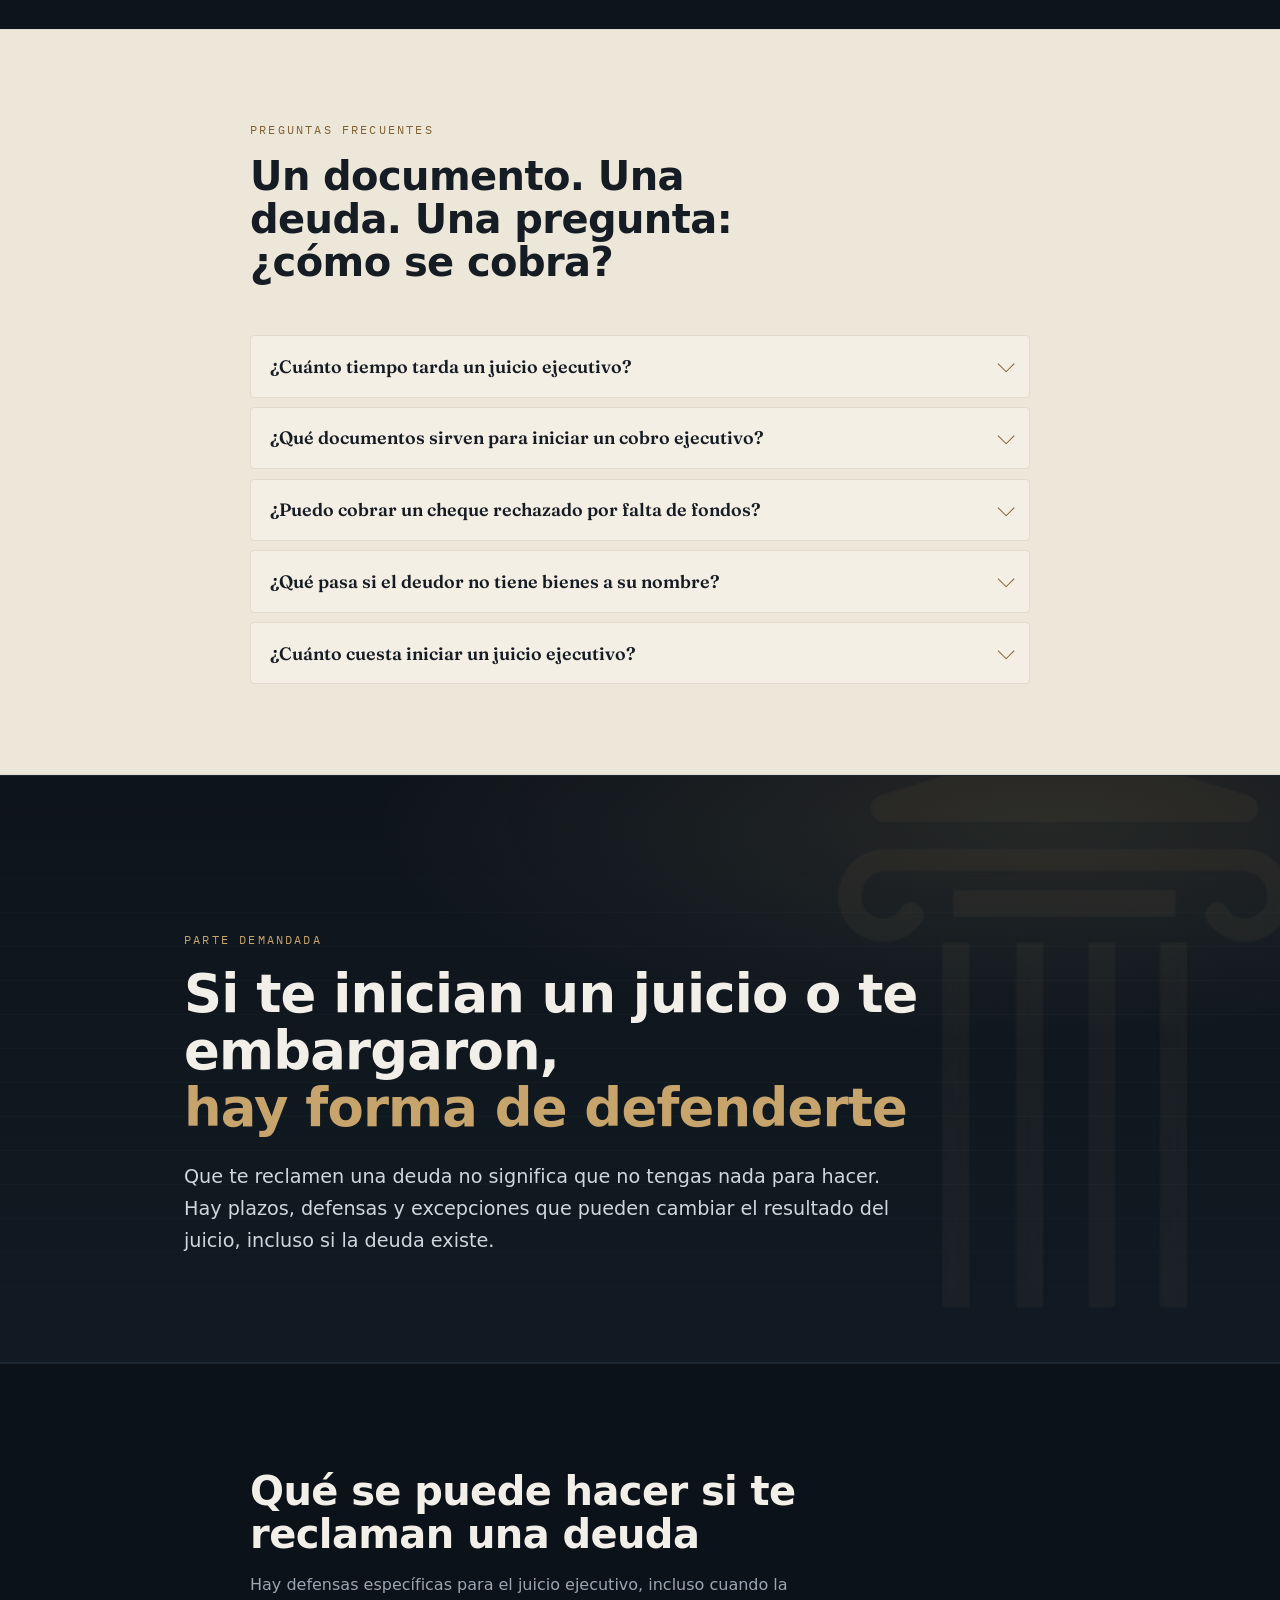
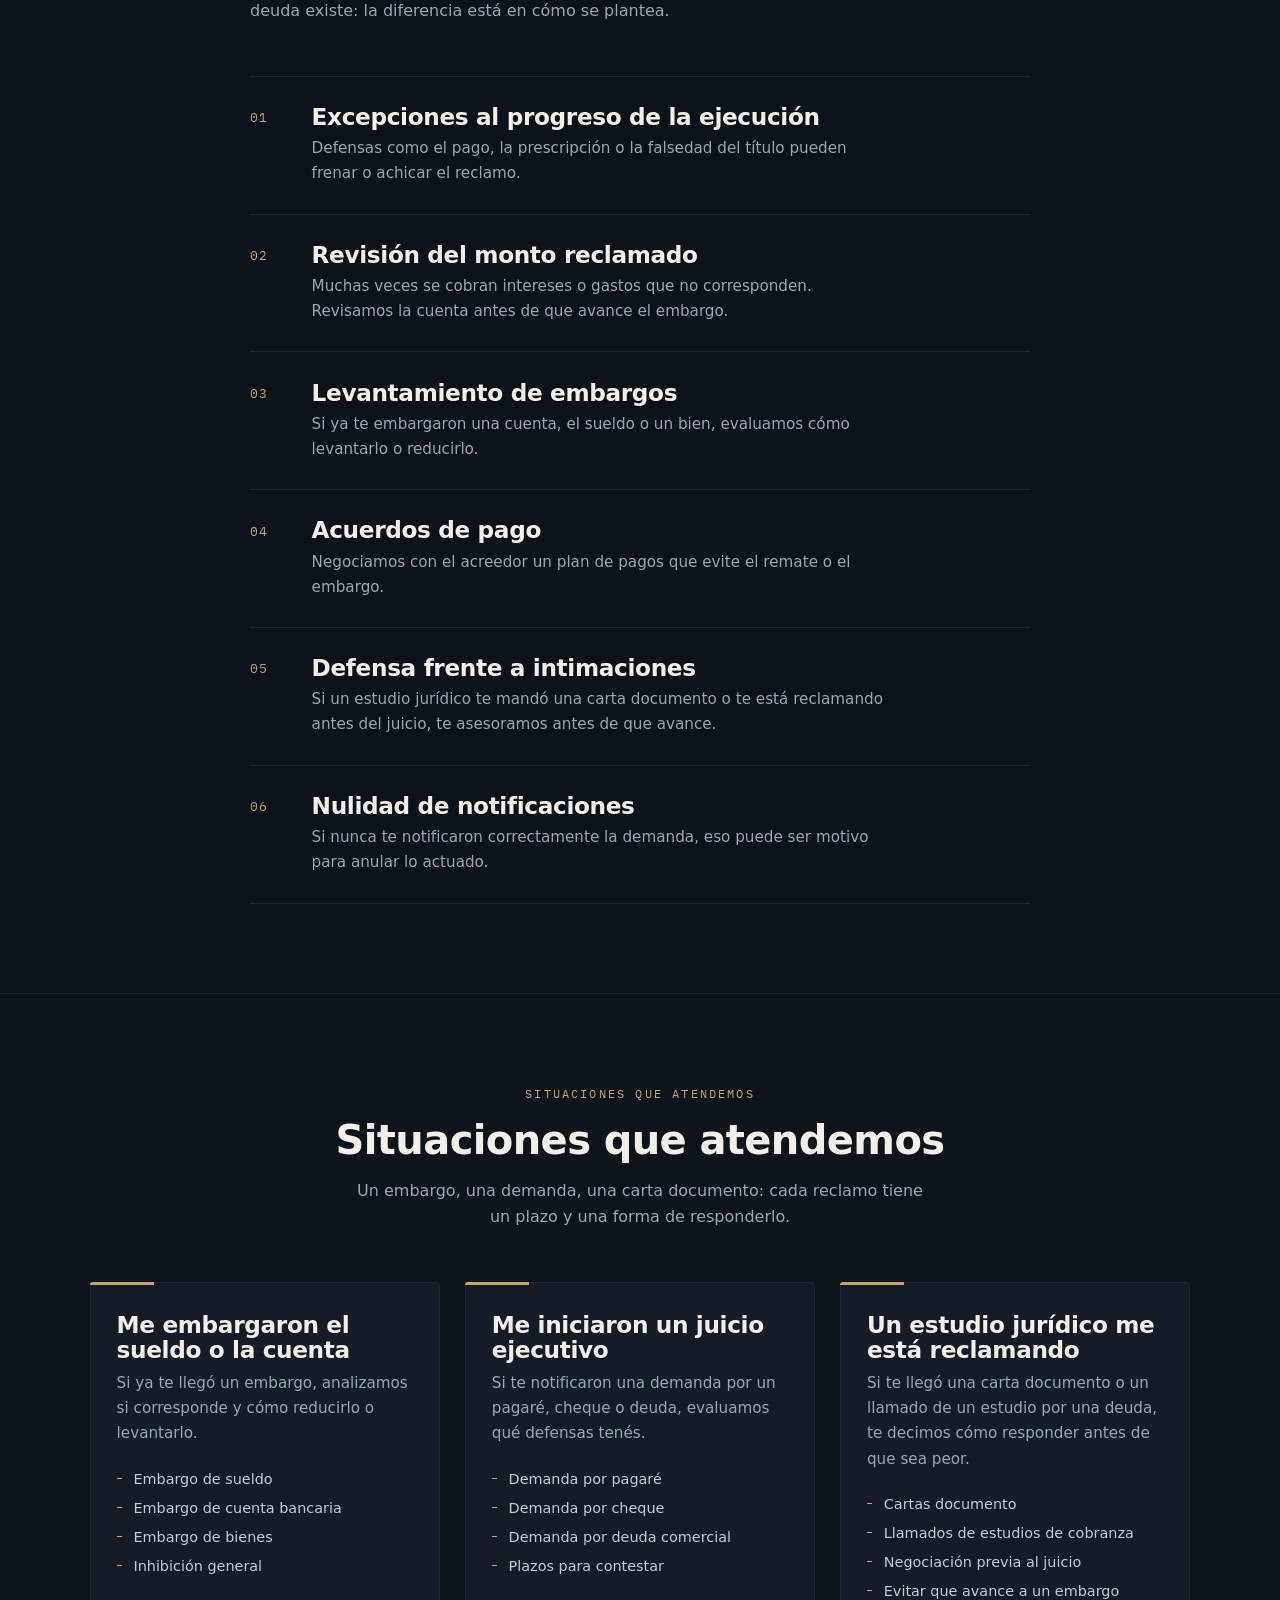
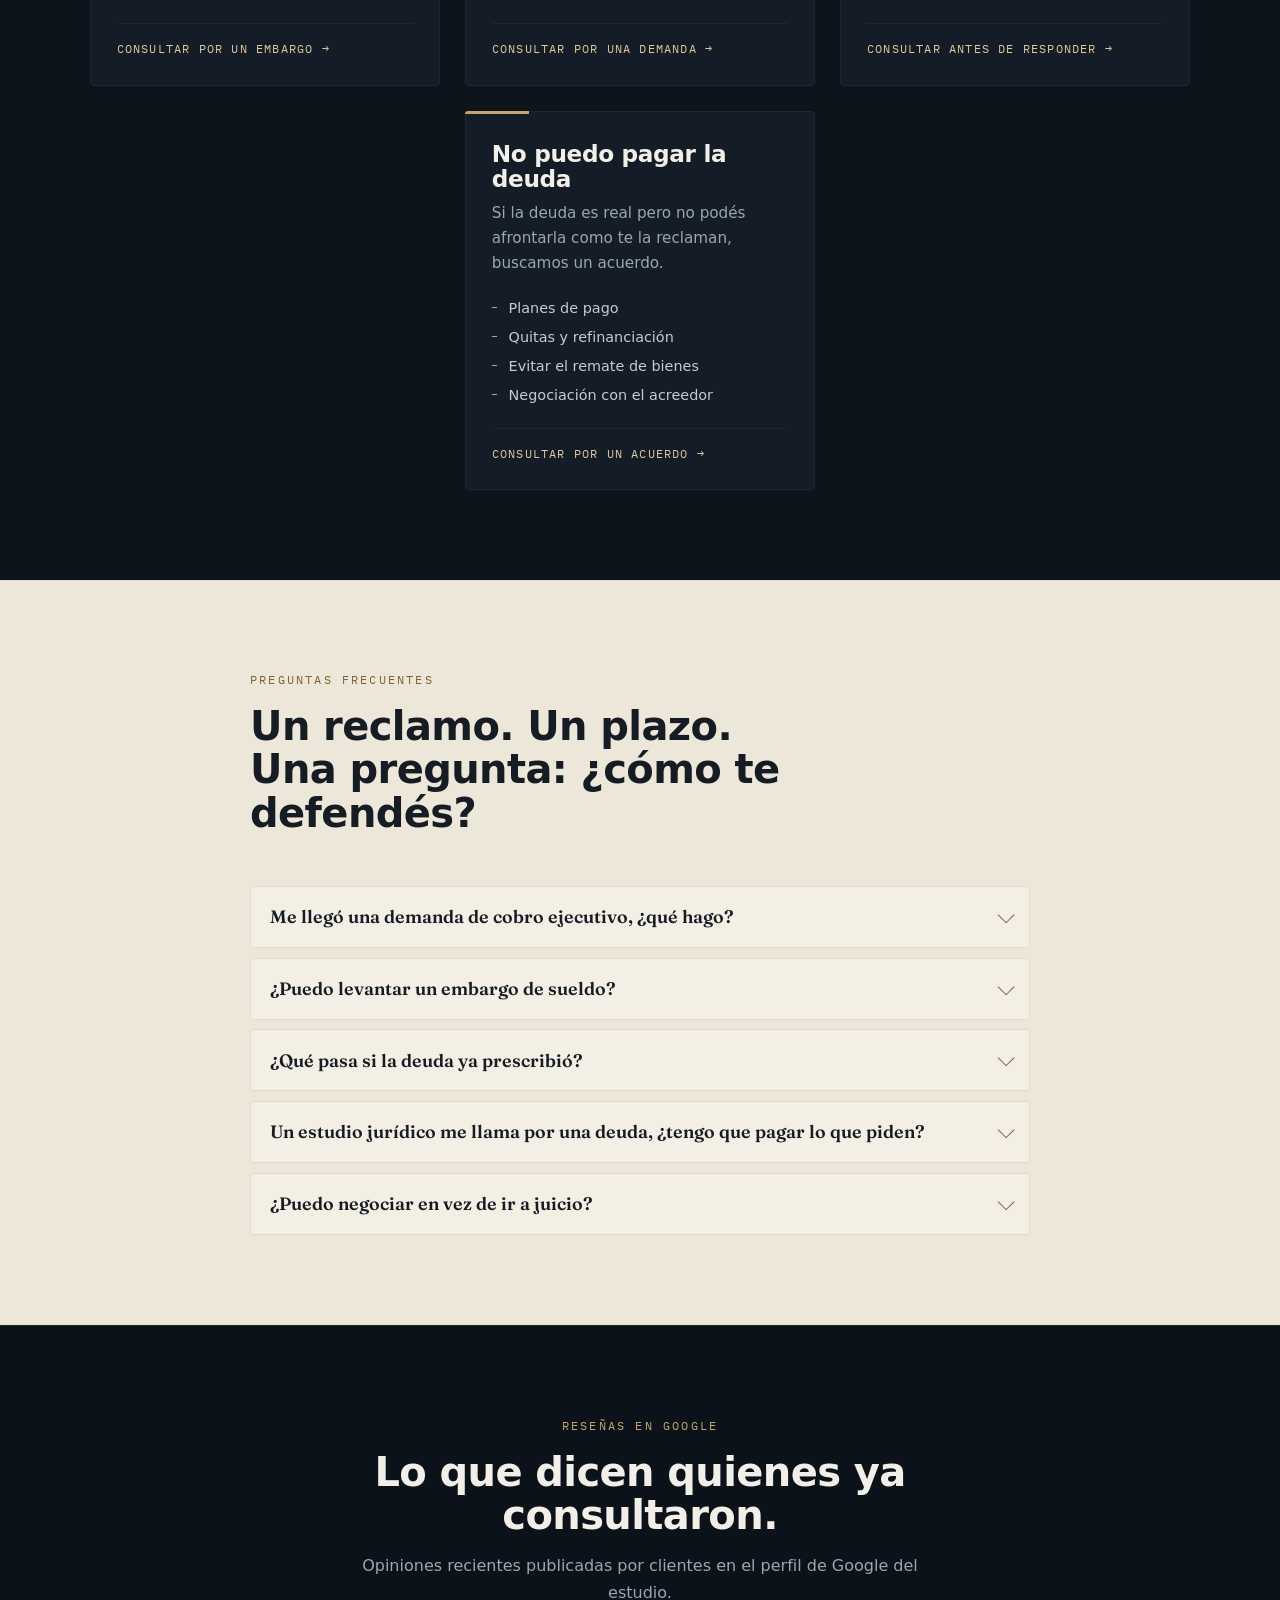
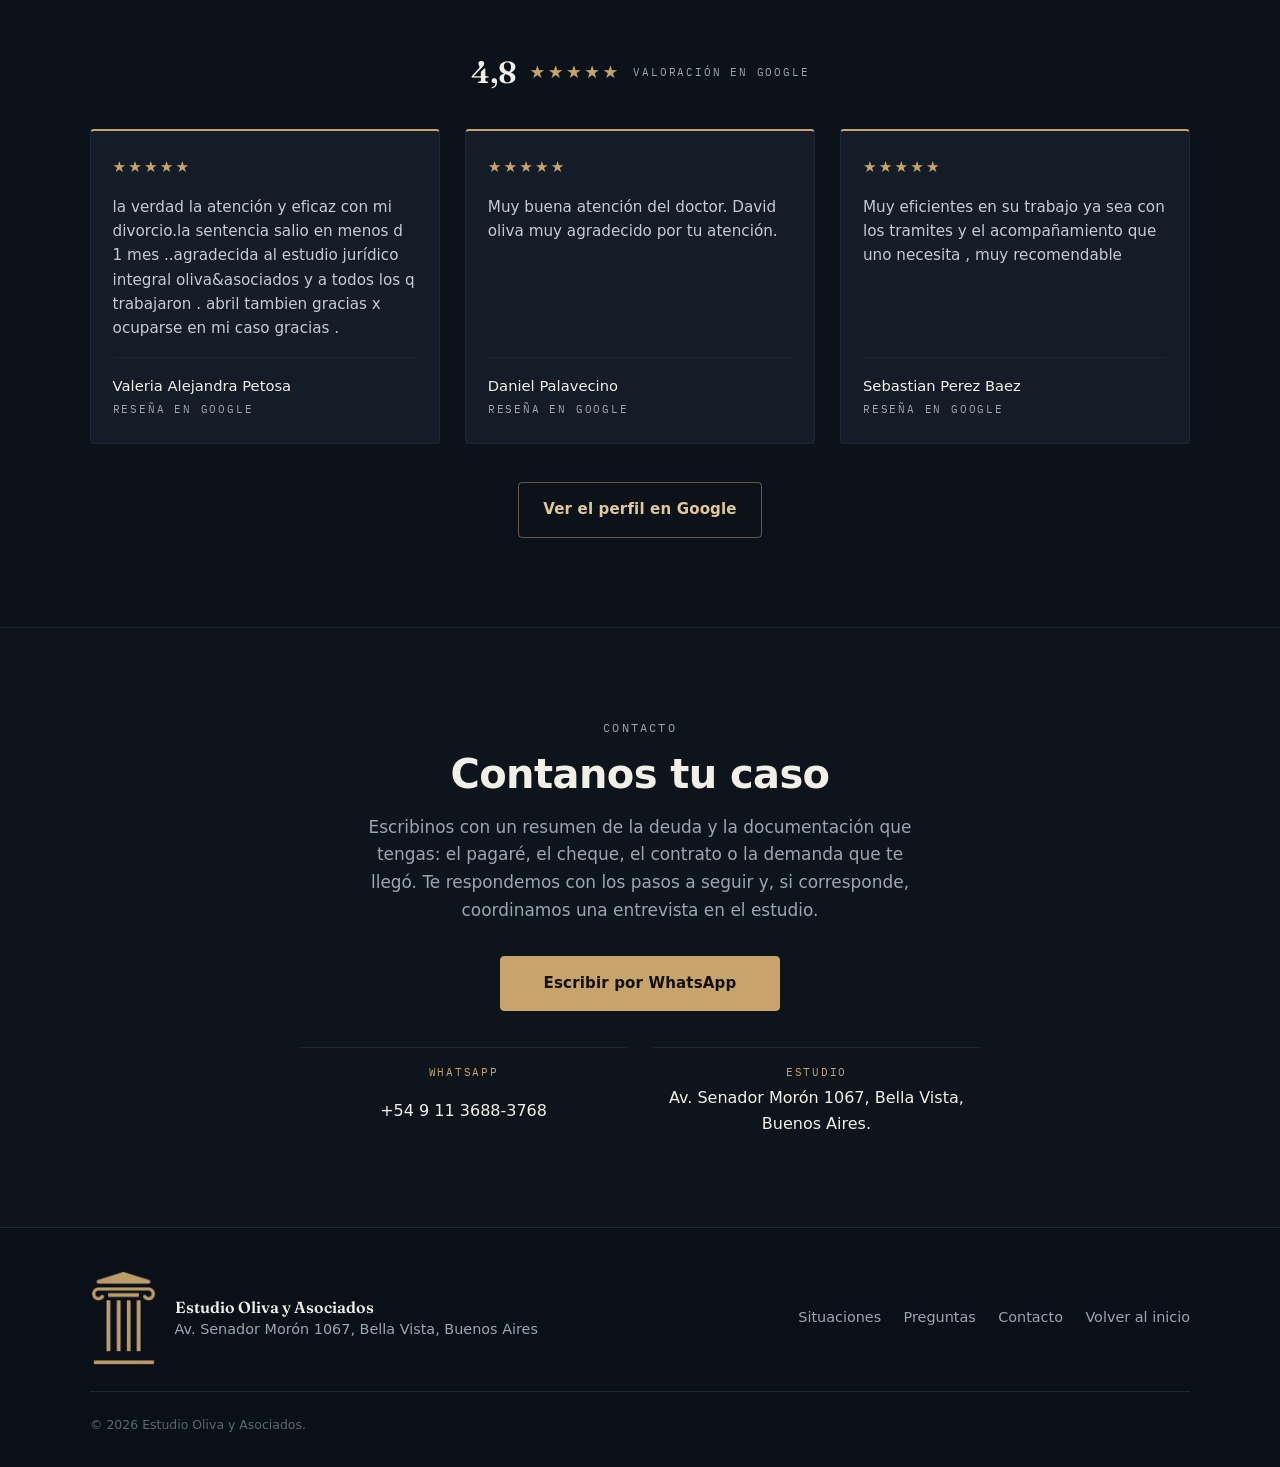
==== commit 9ad80748: "Add files via upload" ====
--- a/cobro.html
+++ b/cobro.html
@@ -277,7 +277,197 @@
     </div>
   </section>
 
-
+  <!-- SEGUNDO ENCABEZADO: LA OTRA PARTE -->
+  <section class="hero hero-2" id="defensa">
+    <img class="hero-marca" src="imagenes/logo-marca.png" alt="" aria-hidden="true" decoding="async">
+    <div class="wrap hero-in">
+      <p class="hero-giro"></p>
+      <p class="eyebrow">Parte demandada </p>
+      <h2>Si te inician un juicio o te embargaron,<br><em>hay forma de defenderte</em></h2>
+      <p class="lead">
+        Que te reclamen una deuda no significa que no tengas nada para hacer. Hay plazos, defensas y excepciones que pueden cambiar el resultado del juicio, incluso si la deuda existe.
+      </p>
+    </div>
+  </section>
+
+  <!-- QUÉ SE PUEDE HACER — PARTE DEMANDADA -->
+  <section class="section reclamar" id="defensa-que">
+    <div class="wrap wrap-slim">
+      <header class="section-head reveal">
+        <p class="eyebrow"></p>
+        <h2>Qué se puede hacer si te reclaman una deuda</h2>
+        <p class="section-sub">Hay defensas específicas para el juicio ejecutivo, incluso cuando la deuda existe: la diferencia está en cómo se plantea.</p>
+      </header>
+
+      <div class="rubros-lista">
+        <div class="fila-rubro reveal">
+          <span class="fila-num">01</span>
+          <div class="fila-cuerpo">
+            <h3>Excepciones al progreso de la ejecución</h3>
+            <p>Defensas como el pago, la prescripción o la falsedad del título pueden frenar o achicar el reclamo.</p>
+          </div>
+        </div>
+
+        <div class="fila-rubro reveal">
+          <span class="fila-num">02</span>
+          <div class="fila-cuerpo">
+            <h3>Revisión del monto reclamado</h3>
+            <p>Muchas veces se cobran intereses o gastos que no corresponden. Revisamos la cuenta antes de que avance el embargo.</p>
+          </div>
+        </div>
+
+        <div class="fila-rubro reveal">
+          <span class="fila-num">03</span>
+          <div class="fila-cuerpo">
+            <h3>Levantamiento de embargos</h3>
+            <p>Si ya te embargaron una cuenta, el sueldo o un bien, evaluamos cómo levantarlo o reducirlo.</p>
+          </div>
+        </div>
+
+        <div class="fila-rubro reveal">
+          <span class="fila-num">04</span>
+          <div class="fila-cuerpo">
+            <h3>Acuerdos de pago</h3>
+            <p>Negociamos con el acreedor un plan de pagos que evite el remate o el embargo.</p>
+          </div>
+        </div>
+
+        <div class="fila-rubro reveal">
+          <span class="fila-num">05</span>
+          <div class="fila-cuerpo">
+            <h3>Defensa frente a intimaciones</h3>
+            <p>Si un estudio jurídico te mandó una carta documento o te está reclamando antes del juicio, te asesoramos antes de que avance.</p>
+          </div>
+        </div>
+
+        <div class="fila-rubro reveal">
+          <span class="fila-num">06</span>
+          <div class="fila-cuerpo">
+            <h3>Nulidad de notificaciones</h3>
+            <p>Si nunca te notificaron correctamente la demanda, eso puede ser motivo para anular lo actuado.</p>
+          </div>
+        </div>
+
+      </div>
+
+    </div>
+  </section>
+
+  <!-- SITUACIONES — PARTE DEMANDADA -->
+  <section class="section areas" id="defensa-situaciones">
+    <div class="wrap">
+      <header class="section-head centrado reveal">
+        <p class="eyebrow">Situaciones que atendemos</p>
+        <h2>Situaciones que atendemos</h2>
+        <p class="section-sub">Un embargo, una demanda, una carta documento: cada reclamo tiene un plazo y una forma de responderlo.</p>
+      </header>
+
+      <div class="casos-grid">
+
+        <article class="area reveal">
+          <h3>Me embargaron el sueldo o la cuenta</h3>
+          <p>Si ya te llegó un embargo, analizamos si corresponde y cómo reducirlo o levantarlo.</p>
+          <ul>
+            <li>Embargo de sueldo</li>
+            <li>Embargo de cuenta bancaria</li>
+            <li>Embargo de bienes</li>
+            <li>Inhibición general</li>
+          </ul>
+          <a class="area-link" href="#contacto">Consultar por un embargo</a>
+        </article>
+
+        <article class="area reveal">
+          <h3>Me iniciaron un juicio ejecutivo</h3>
+          <p>Si te notificaron una demanda por un pagaré, cheque o deuda, evaluamos qué defensas tenés.</p>
+          <ul>
+            <li>Demanda por pagaré</li>
+            <li>Demanda por cheque</li>
+            <li>Demanda por deuda comercial</li>
+            <li>Plazos para contestar</li>
+          </ul>
+          <a class="area-link" href="#contacto">Consultar por una demanda</a>
+        </article>
+
+        <article class="area reveal">
+          <h3>Un estudio jurídico me está reclamando</h3>
+          <p>Si te llegó una carta documento o un llamado de un estudio por una deuda, te decimos cómo responder antes de que sea peor.</p>
+          <ul>
+            <li>Cartas documento</li>
+            <li>Llamados de estudios de cobranza</li>
+            <li>Negociación previa al juicio</li>
+            <li>Evitar que avance a un embargo</li>
+          </ul>
+          <a class="area-link" href="#contacto">Consultar antes de responder</a>
+        </article>
+
+        <article class="area reveal">
+          <h3>No puedo pagar la deuda</h3>
+          <p>Si la deuda es real pero no podés afrontarla como te la reclaman, buscamos un acuerdo.</p>
+          <ul>
+            <li>Planes de pago</li>
+            <li>Quitas y refinanciación</li>
+            <li>Evitar el remate de bienes</li>
+            <li>Negociación con el acreedor</li>
+          </ul>
+          <a class="area-link" href="#contacto">Consultar por un acuerdo</a>
+        </article>
+
+      </div>
+    </div>
+  </section>
+
+  <!-- PREGUNTAS — PARTE DEMANDADA -->
+  <section class="section faq faq-claro" id="preguntas-defensa">
+    <div class="wrap wrap-slim">
+      <header class="section-head reveal">
+        <p class="eyebrow">Preguntas frecuentes</p>
+        <h2>Un reclamo. Un plazo. Una pregunta: ¿cómo te defendés?</h2>
+      </header>
+
+      <div class="acordeon" id="acordeon-defensa">
+        <div class="item">
+          <button class="item-q" aria-expanded="false">
+            <span>Me llegó una demanda de cobro ejecutivo, ¿qué hago?</span>
+            <i class="chev" aria-hidden="true"></i>
+          </button>
+          <div class="item-a"><p>Hay un plazo breve para presentarte y oponer excepciones. Cuanto antes consultes, más opciones de defensa quedan disponibles.</p></div>
+        </div>
+
+        <div class="item">
+          <button class="item-q" aria-expanded="false">
+            <span>¿Puedo levantar un embargo de sueldo?</span>
+            <i class="chev" aria-hidden="true"></i>
+          </button>
+          <div class="item-a"><p>En muchos casos sí, total o parcialmente, según el tipo de deuda y el monto embargado. Lo evaluamos con el expediente a la vista.</p></div>
+        </div>
+
+        <div class="item">
+          <button class="item-q" aria-expanded="false">
+            <span>¿Qué pasa si la deuda ya prescribió?</span>
+            <i class="chev" aria-hidden="true"></i>
+          </button>
+          <div class="item-a"><p>La prescripción es una defensa válida en el juicio ejecutivo. Revisamos los plazos antes de presentar cualquier excepción.</p></div>
+        </div>
+
+        <div class="item">
+          <button class="item-q" aria-expanded="false">
+            <span>Un estudio jurídico me llama por una deuda, ¿tengo que pagar lo que piden?</span>
+            <i class="chev" aria-hidden="true"></i>
+          </button>
+          <div class="item-a"><p>No necesariamente. Antes de pagar o firmar cualquier acuerdo, conviene revisar si el monto y los intereses reclamados son correctos.</p></div>
+        </div>
+
+        <div class="item">
+          <button class="item-q" aria-expanded="false">
+            <span>¿Puedo negociar en vez de ir a juicio?</span>
+            <i class="chev" aria-hidden="true"></i>
+          </button>
+          <div class="item-a"><p>Sí. Muchas veces conviene acordar un plan de pagos antes de que el embargo avance. Te ayudamos a negociar esas condiciones.</p></div>
+        </div>
+
+      </div>
+    </div>
+  </section>
 
   <!-- RESEÑAS DE GOOGLE -->
   <section class="section resenas" id="resenas">
@@ -327,7 +517,7 @@
     <div class="wrap contacto-in">
       <div class="contacto-txt reveal">
         <p class="eyebrow">Contacto</p>
-        <h2>Contanos el caso.</h2>
+        <h2>Contanos tu caso</h2>
         <p>Escribinos con un resumen de la deuda y la documentación que tengas: el pagaré, el cheque, el contrato o la demanda que te llegó. Te respondemos con los pasos a seguir y, si corresponde, coordinamos una entrevista en el estudio.</p>
 
         <a class="btn btn-gold contacto-btn" href="https://wa.me/5491136883768?text=Hola%2C%20quisiera%20realizar%20una%20consulta%20relacionada%20con%20un%20tr%C3%A1mite%20de%20cobro%20ejecutivo." target="_blank" rel="noopener">Escribir por WhatsApp</a>
